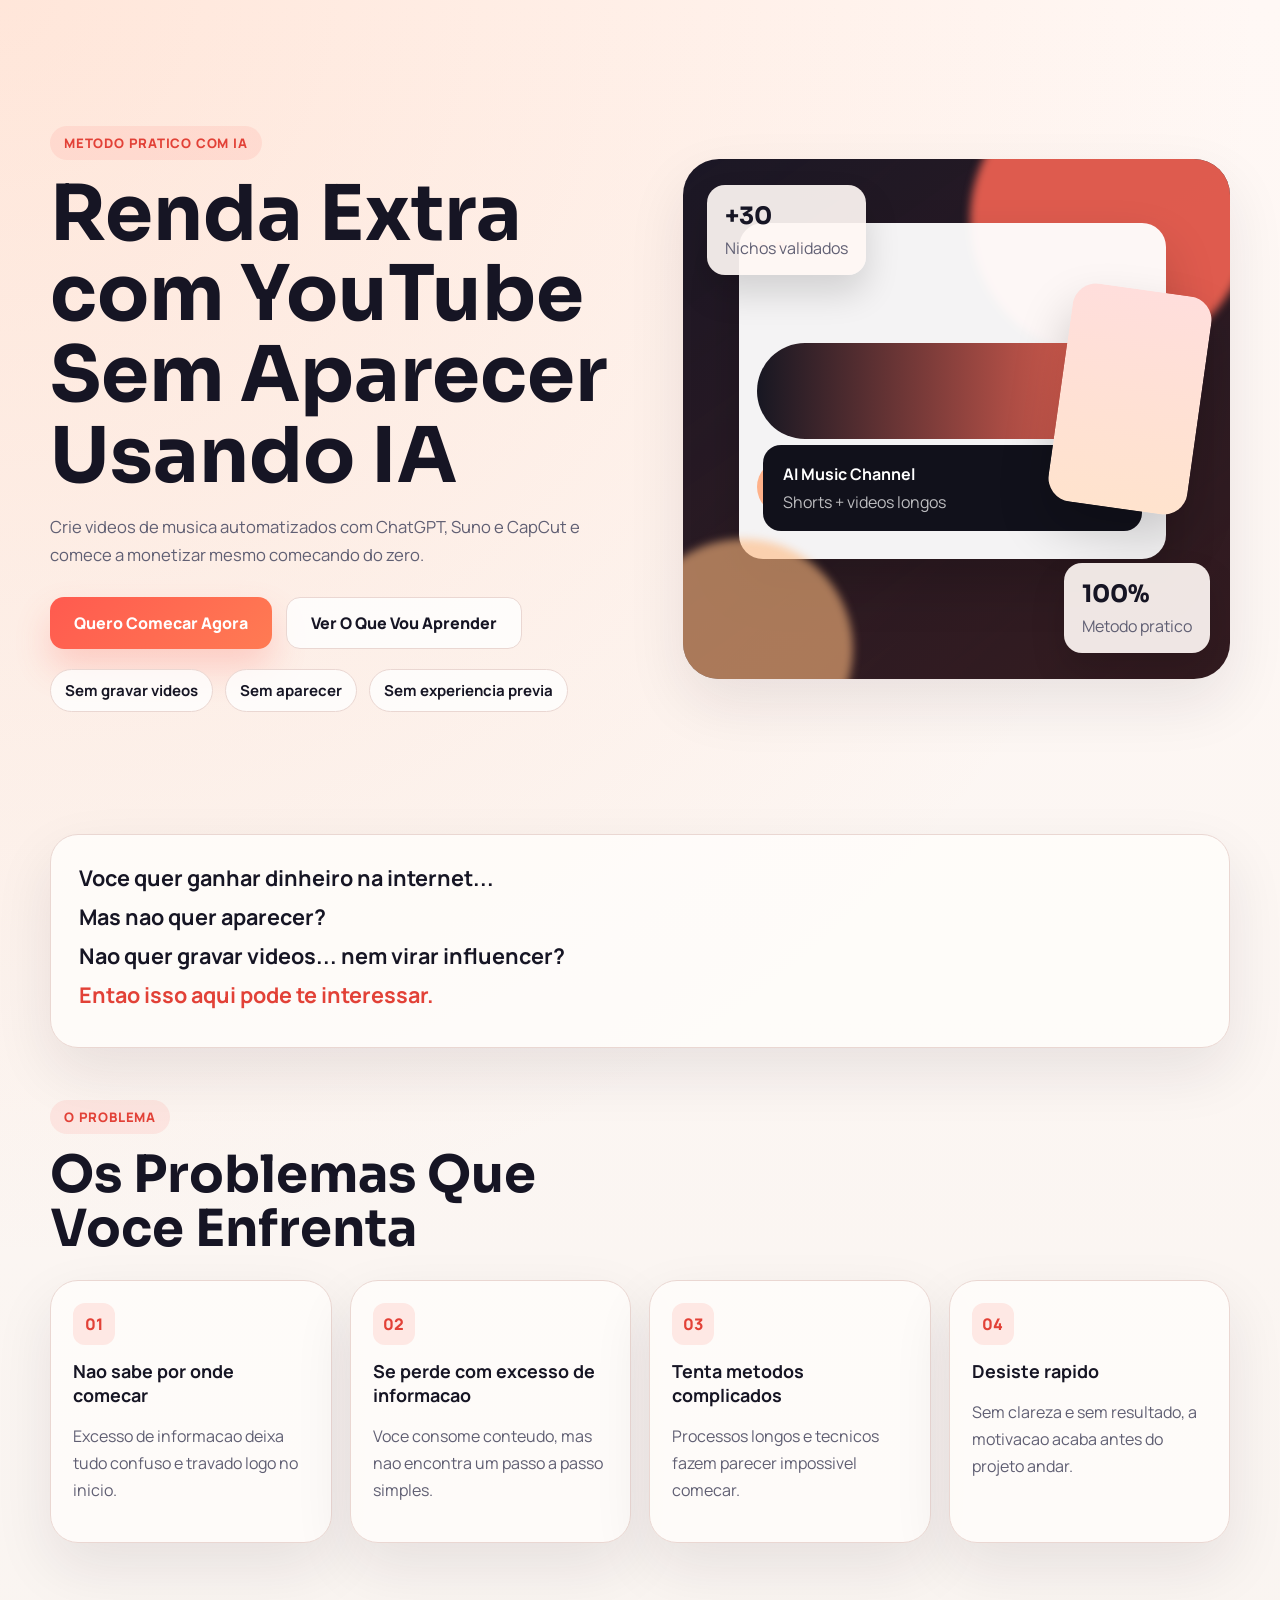
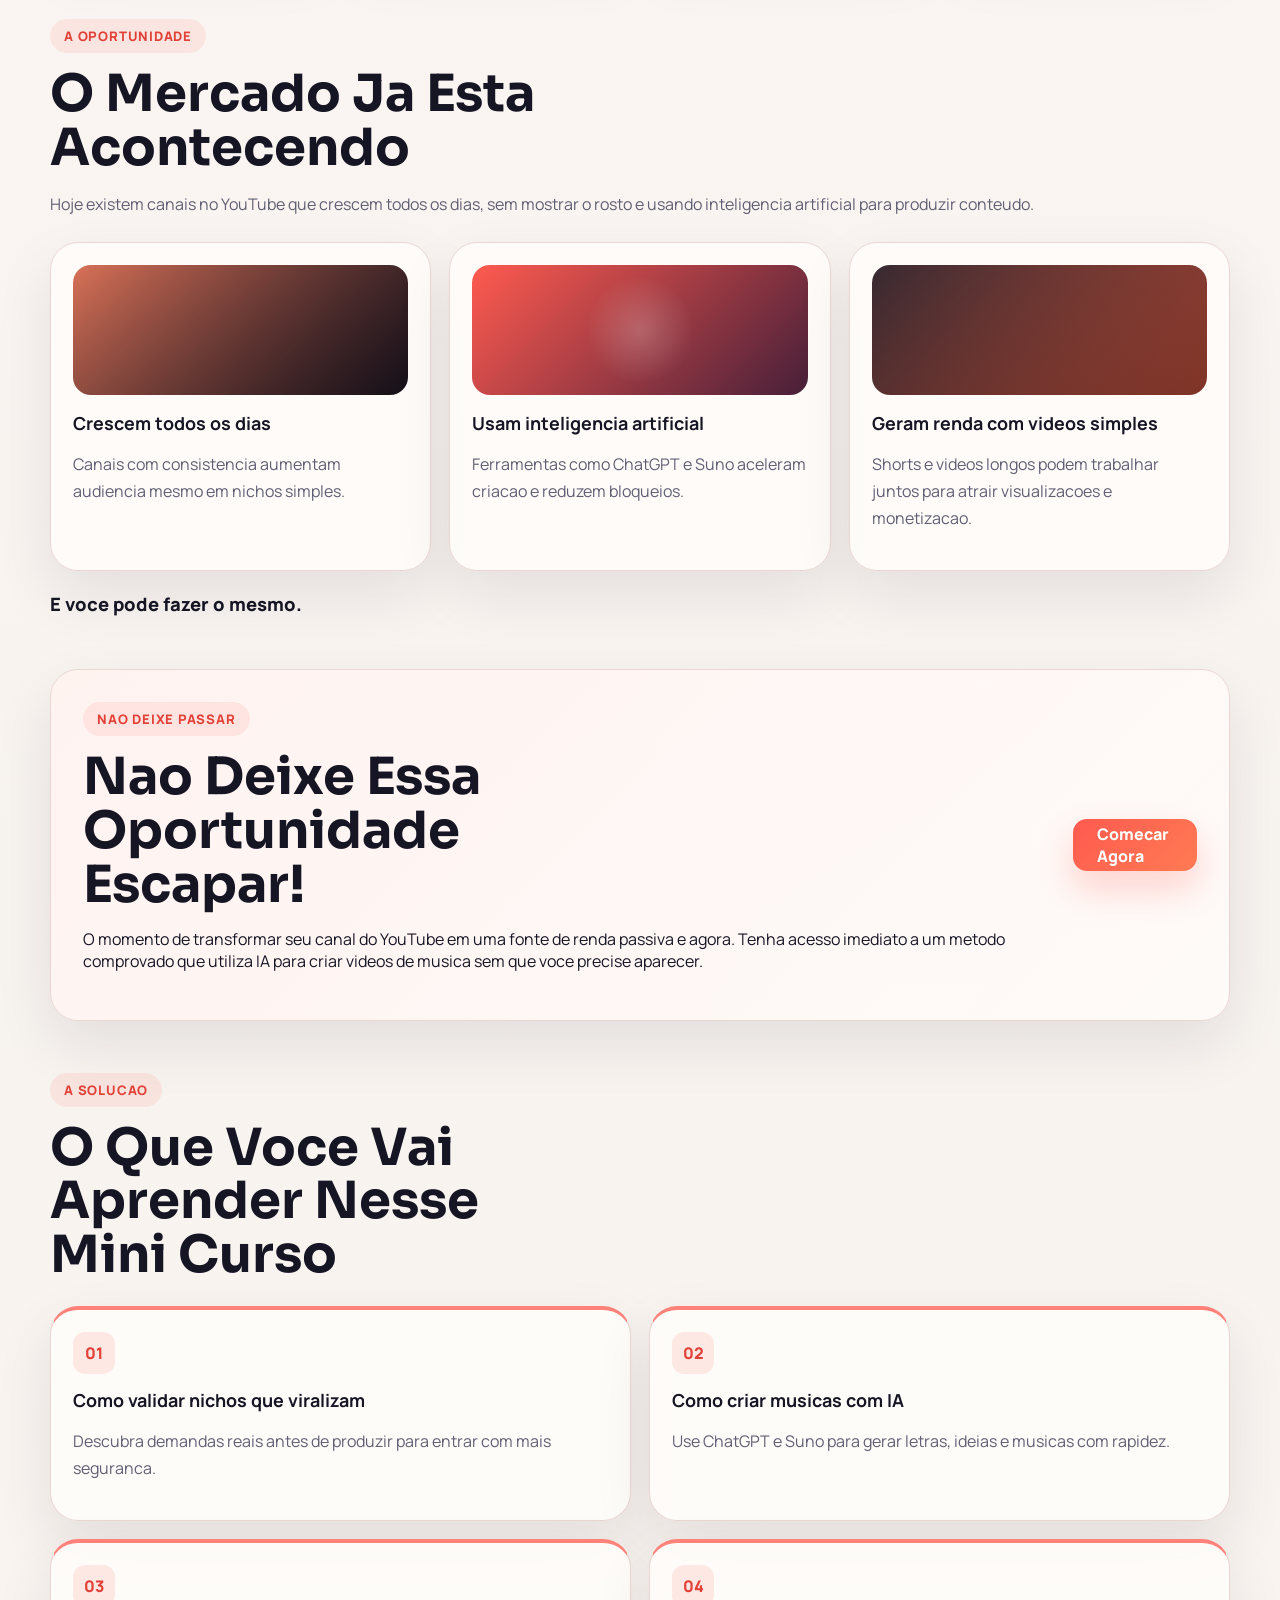
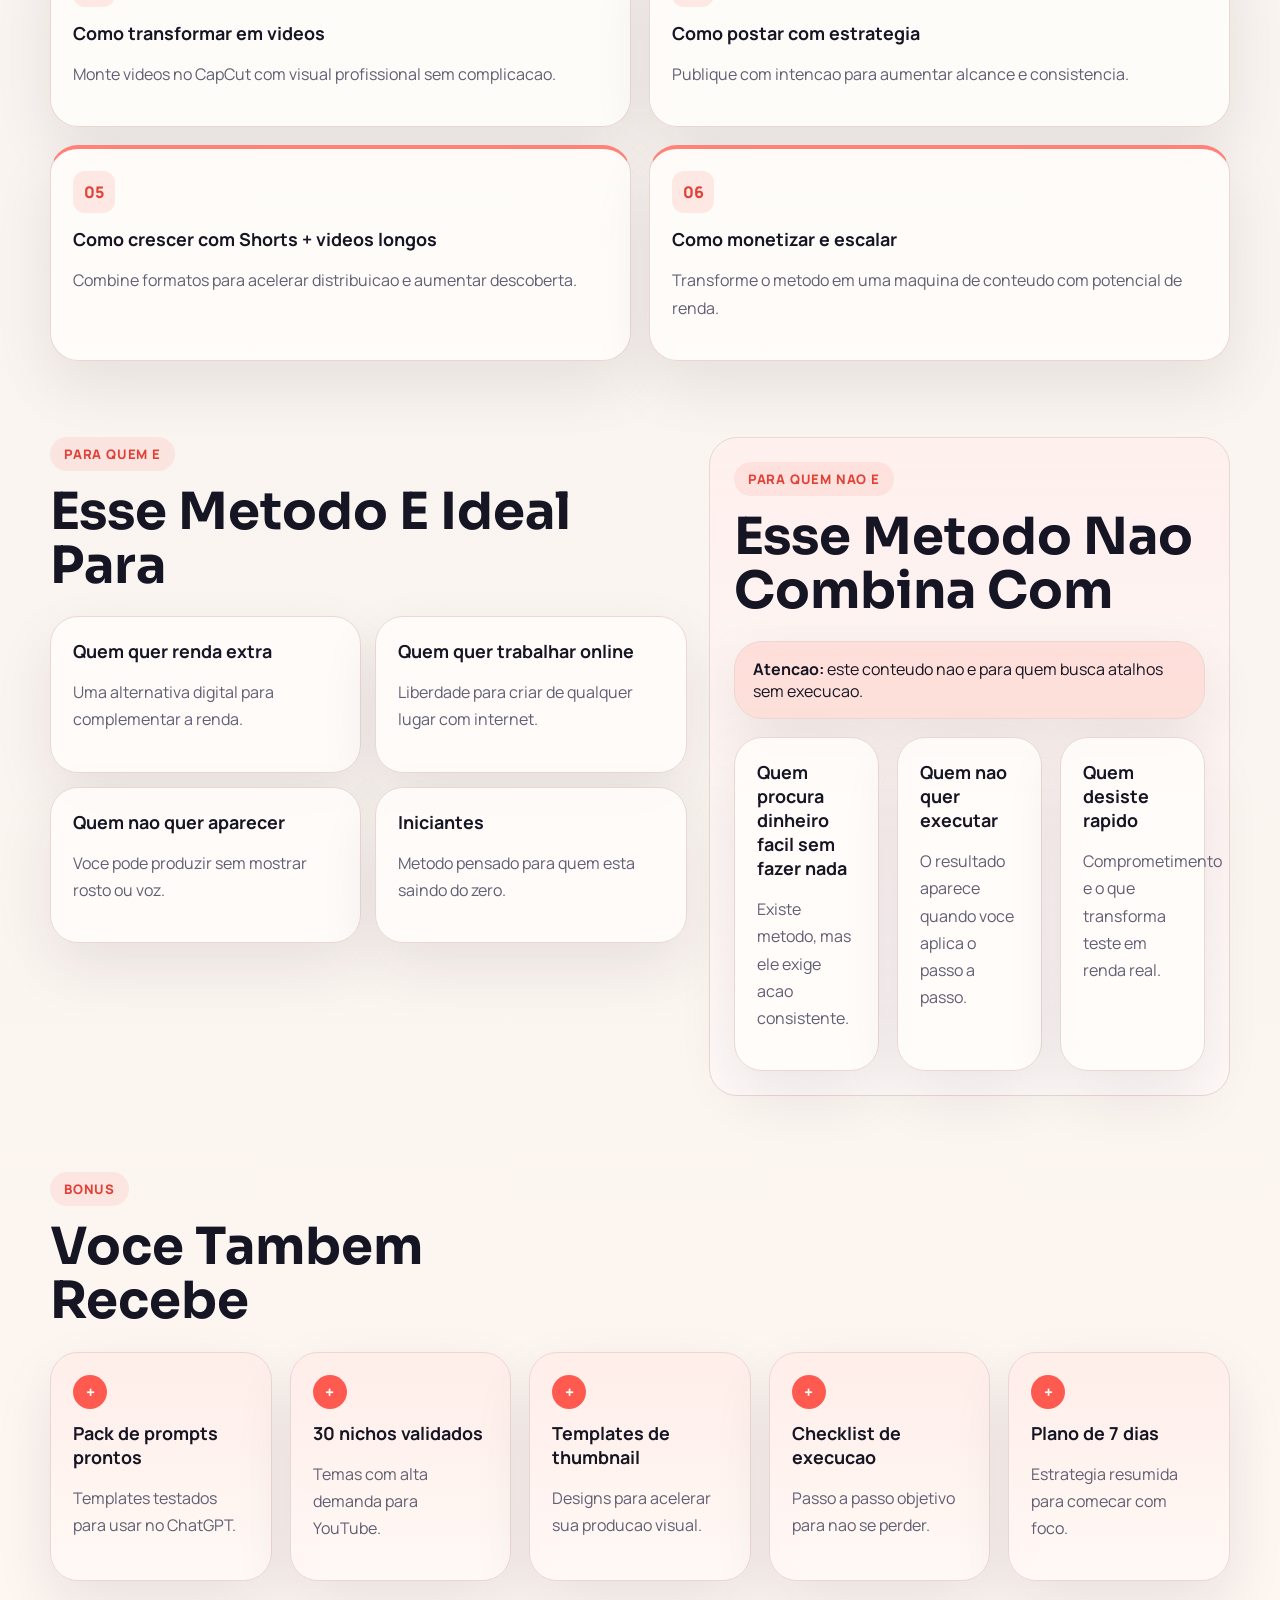
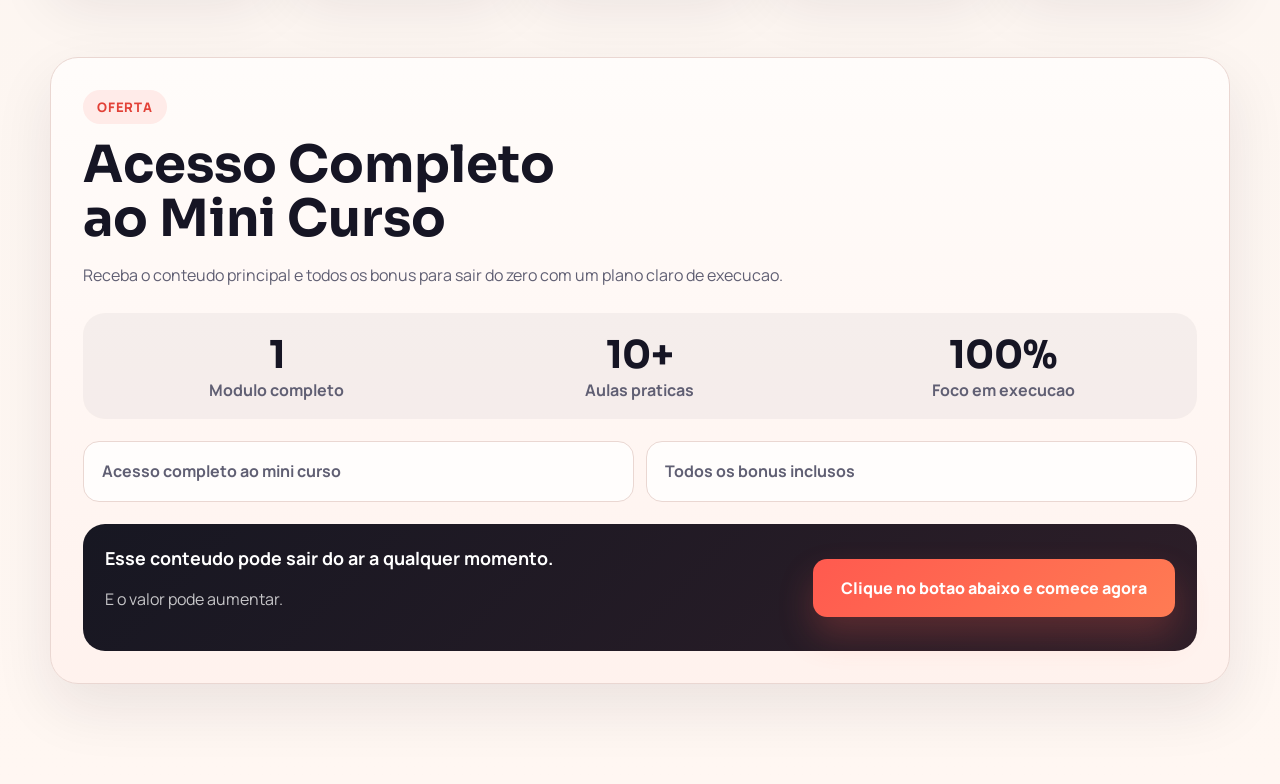
==== index.html @ c119c291 "Initial landing page" ====
<!DOCTYPE html>
<html lang="pt-BR">
<head>
  <meta charset="UTF-8">
  <meta name="viewport" content="width=device-width, initial-scale=1.0">
  <title>Renda Extra com YouTube Sem Aparecer Usando IA</title>
  <meta
    name="description"
    content="Aprenda a criar videos de musica automatizados com ChatGPT, Suno e CapCut e monetize no YouTube sem aparecer."
  >
  <link rel="preconnect" href="https://fonts.googleapis.com">
  <link rel="preconnect" href="https://fonts.gstatic.com" crossorigin>
  <link href="https://fonts.googleapis.com/css2?family=Manrope:wght@400;500;700;800&family=Sora:wght@600;700;800&display=swap" rel="stylesheet">
  <link rel="stylesheet" href="styles.css">
</head>
<body>
  <div class="page-shell">
    <section class="hero">
      <div class="hero-copy">
        <span class="eyebrow">Metodo pratico com IA</span>
        <h1>Renda Extra com YouTube Sem Aparecer Usando IA</h1>
        <p class="hero-subtitle">
          Crie videos de musica automatizados com ChatGPT, Suno e CapCut e comece a monetizar mesmo comecando do zero.
        </p>
        <div class="hero-actions">
          <a class="btn btn-primary" href="https://pay.kiwify.com.br/JuglQmA">Quero Comecar Agora</a>
          <a class="btn btn-secondary" href="#solucao">Ver O Que Vou Aprender</a>
        </div>
        <ul class="hero-points">
          <li>Sem gravar videos</li>
          <li>Sem aparecer</li>
          <li>Sem experiencia previa</li>
        </ul>
      </div>

      <div class="hero-visual" aria-hidden="true">
        <div class="visual-panel">
          <div class="screen screen-main">
            <div class="screen-top">
              <span></span><span></span><span></span>
            </div>
            <div class="wave wave-one"></div>
            <div class="wave wave-two"></div>
            <div class="track-card">
              <strong>AI Music Channel</strong>
              <span>Shorts + videos longos</span>
            </div>
          </div>
          <div class="screen screen-side"></div>
          <div class="floating-stat stat-one">
            <strong>+30</strong>
            <span>Nichos validados</span>
          </div>
          <div class="floating-stat stat-two">
            <strong>100%</strong>
            <span>Metodo pratico</span>
          </div>
        </div>
      </div>
    </section>

    <section class="hook card">
      <p>Voce quer ganhar dinheiro na internet...</p>
      <p>Mas nao quer aparecer?</p>
      <p>Nao quer gravar videos... nem virar influencer?</p>
      <p class="hook-highlight">Entao isso aqui pode te interessar.</p>
    </section>

    <section class="section">
      <div class="section-heading">
        <span class="section-tag">O problema</span>
        <h2>Os Problemas Que Voce Enfrenta</h2>
      </div>
      <div class="grid grid-4">
        <article class="info-card">
          <span class="icon">01</span>
          <h3>Nao sabe por onde comecar</h3>
          <p>Excesso de informacao deixa tudo confuso e travado logo no inicio.</p>
        </article>
        <article class="info-card">
          <span class="icon">02</span>
          <h3>Se perde com excesso de informacao</h3>
          <p>Voce consome conteudo, mas nao encontra um passo a passo simples.</p>
        </article>
        <article class="info-card">
          <span class="icon">03</span>
          <h3>Tenta metodos complicados</h3>
          <p>Processos longos e tecnicos fazem parecer impossivel comecar.</p>
        </article>
        <article class="info-card">
          <span class="icon">04</span>
          <h3>Desiste rapido</h3>
          <p>Sem clareza e sem resultado, a motivacao acaba antes do projeto andar.</p>
        </article>
      </div>
    </section>

    <section class="section opportunity">
      <div class="section-heading">
        <span class="section-tag">A oportunidade</span>
        <h2>O Mercado Ja Esta Acontecendo</h2>
        <p>Hoje existem canais no YouTube que crescem todos os dias, sem mostrar o rosto e usando inteligencia artificial para produzir conteudo.</p>
      </div>
      <div class="grid grid-3">
        <article class="feature-card">
          <div class="feature-art art-growth"></div>
          <h3>Crescem todos os dias</h3>
          <p>Canais com consistencia aumentam audiencia mesmo em nichos simples.</p>
        </article>
        <article class="feature-card">
          <div class="feature-art art-ai"></div>
          <h3>Usam inteligencia artificial</h3>
          <p>Ferramentas como ChatGPT e Suno aceleram criacao e reduzem bloqueios.</p>
        </article>
        <article class="feature-card">
          <div class="feature-art art-money"></div>
          <h3>Geram renda com videos simples</h3>
          <p>Shorts e videos longos podem trabalhar juntos para atrair visualizacoes e monetizacao.</p>
        </article>
      </div>
      <p class="opportunity-note">E voce pode fazer o mesmo.</p>
    </section>

    <section class="section section-accent cta-break">
      <div>
        <span class="section-tag">Nao deixe passar</span>
        <h2>Nao Deixe Essa Oportunidade Escapar!</h2>
        <p>
          O momento de transformar seu canal do YouTube em uma fonte de renda passiva e agora. Tenha acesso imediato a um metodo comprovado que utiliza IA para criar videos de musica sem que voce precise aparecer.
        </p>
      </div>
      <a class="btn btn-primary" href="https://pay.kiwify.com.br/JuglQmA">Comecar Agora</a>
    </section>

    <section class="section" id="solucao">
      <div class="section-heading">
        <span class="section-tag">A solucao</span>
        <h2>O Que Voce Vai Aprender Nesse Mini Curso</h2>
      </div>
      <div class="grid grid-2 lesson-grid">
        <article class="lesson-card">
          <span>01</span>
          <h3>Como validar nichos que viralizam</h3>
          <p>Descubra demandas reais antes de produzir para entrar com mais seguranca.</p>
        </article>
        <article class="lesson-card">
          <span>02</span>
          <h3>Como criar musicas com IA</h3>
          <p>Use ChatGPT e Suno para gerar letras, ideias e musicas com rapidez.</p>
        </article>
        <article class="lesson-card">
          <span>03</span>
          <h3>Como transformar em videos</h3>
          <p>Monte videos no CapCut com visual profissional sem complicacao.</p>
        </article>
        <article class="lesson-card">
          <span>04</span>
          <h3>Como postar com estrategia</h3>
          <p>Publique com intencao para aumentar alcance e consistencia.</p>
        </article>
        <article class="lesson-card">
          <span>05</span>
          <h3>Como crescer com Shorts + videos longos</h3>
          <p>Combine formatos para acelerar distribuicao e aumentar descoberta.</p>
        </article>
        <article class="lesson-card">
          <span>06</span>
          <h3>Como monetizar e escalar</h3>
          <p>Transforme o metodo em uma maquina de conteudo com potencial de renda.</p>
        </article>
      </div>
    </section>

    <section class="section">
      <div class="audience-grid">
        <div>
          <div class="section-heading">
            <span class="section-tag">Para quem e</span>
            <h2>Esse Metodo E Ideal Para</h2>
          </div>
          <div class="grid grid-2 compact-grid">
            <article class="mini-card">
              <h3>Quem quer renda extra</h3>
              <p>Uma alternativa digital para complementar a renda.</p>
            </article>
            <article class="mini-card">
              <h3>Quem quer trabalhar online</h3>
              <p>Liberdade para criar de qualquer lugar com internet.</p>
            </article>
            <article class="mini-card">
              <h3>Quem nao quer aparecer</h3>
              <p>Voce pode produzir sem mostrar rosto ou voz.</p>
            </article>
            <article class="mini-card">
              <h3>Iniciantes</h3>
              <p>Metodo pensado para quem esta saindo do zero.</p>
            </article>
          </div>
        </div>

        <div class="not-for">
          <div class="section-heading">
            <span class="section-tag">Para quem nao e</span>
            <h2>Esse Metodo Nao Combina Com</h2>
          </div>
          <div class="alert-card">
            <strong>Atencao:</strong> este conteudo nao e para quem busca atalhos sem execucao.
          </div>
          <div class="grid grid-3">
            <article class="plain-card">
              <h3>Quem procura dinheiro facil sem fazer nada</h3>
              <p>Existe metodo, mas ele exige acao consistente.</p>
            </article>
            <article class="plain-card">
              <h3>Quem nao quer executar</h3>
              <p>O resultado aparece quando voce aplica o passo a passo.</p>
            </article>
            <article class="plain-card">
              <h3>Quem desiste rapido</h3>
              <p>Comprometimento e o que transforma teste em renda real.</p>
            </article>
          </div>
        </div>
      </div>
    </section>

    <section class="section">
      <div class="section-heading">
        <span class="section-tag">Bonus</span>
        <h2>Voce Tambem Recebe</h2>
      </div>
      <div class="grid grid-5 bonus-grid">
        <article class="bonus-card">
          <span class="bonus-icon">+</span>
          <h3>Pack de prompts prontos</h3>
          <p>Templates testados para usar no ChatGPT.</p>
        </article>
        <article class="bonus-card">
          <span class="bonus-icon">+</span>
          <h3>30 nichos validados</h3>
          <p>Temas com alta demanda para YouTube.</p>
        </article>
        <article class="bonus-card">
          <span class="bonus-icon">+</span>
          <h3>Templates de thumbnail</h3>
          <p>Designs para acelerar sua producao visual.</p>
        </article>
        <article class="bonus-card">
          <span class="bonus-icon">+</span>
          <h3>Checklist de execucao</h3>
          <p>Passo a passo objetivo para nao se perder.</p>
        </article>
        <article class="bonus-card">
          <span class="bonus-icon">+</span>
          <h3>Plano de 7 dias</h3>
          <p>Estrategia resumida para comecar com foco.</p>
        </article>
      </div>
    </section>

    <section class="section offer-section" id="oferta">
      <div class="offer-box">
        <div class="section-heading">
          <span class="section-tag">Oferta</span>
          <h2>Acesso Completo ao Mini Curso</h2>
          <p>Receba o conteudo principal e todos os bonus para sair do zero com um plano claro de execucao.</p>
        </div>

        <div class="offer-stats">
          <div>
            <strong>1</strong>
            <span>Modulo completo</span>
          </div>
          <div>
            <strong>10+</strong>
            <span>Aulas praticas</span>
          </div>
          <div>
            <strong>100%</strong>
            <span>Foco em execucao</span>
          </div>
        </div>

        <div class="offer-includes">
          <p>Acesso completo ao mini curso</p>
          <p>Todos os bonus inclusos</p>
        </div>

        <div class="urgency-box">
          <div>
            <h3>Esse conteudo pode sair do ar a qualquer momento.</h3>
            <p>E o valor pode aumentar.</p>
          </div>
          <a class="btn btn-primary btn-large" href="https://pay.kiwify.com.br/JuglQmA">Clique no botao abaixo e comece agora</a>
        </div>
      </div>
    </section>
  </div>
</body>
</html>
---- styles.css ----
:root {
  --bg: #f7f3ef;
  --surface: #fffdfb;
  --surface-alt: #fff3f0;
  --surface-strong: #171722;
  --text: #161524;
  --muted: #605f73;
  --line: #ead7d2;
  --primary: #ff5a4f;
  --primary-dark: #e24137;
  --accent: #ffb38c;
  --shadow: 0 24px 60px rgba(29, 24, 39, 0.09);
}

* {
  box-sizing: border-box;
}

html {
  scroll-behavior: smooth;
}

body {
  margin: 0;
  background:
    radial-gradient(circle at top left, rgba(255, 166, 120, 0.22), transparent 22%),
    linear-gradient(180deg, #fff8f5 0%, var(--bg) 45%, #fff7f2 100%);
  color: var(--text);
  font-family: "Manrope", sans-serif;
}

a {
  color: inherit;
  text-decoration: none;
}

.page-shell {
  width: min(1180px, calc(100% - 32px));
  margin: 0 auto;
  padding: 32px 0 72px;
}

.hero,
.section,
.hook {
  margin-bottom: 28px;
}

.hero {
  display: grid;
  grid-template-columns: 1.05fr 0.95fr;
  gap: 28px;
  align-items: center;
  min-height: 86vh;
}

.eyebrow,
.section-tag {
  display: inline-flex;
  align-items: center;
  padding: 8px 14px;
  border-radius: 999px;
  background: rgba(255, 90, 79, 0.1);
  color: var(--primary-dark);
  font-size: 0.82rem;
  font-weight: 800;
  letter-spacing: 0.06em;
  text-transform: uppercase;
}

.hero h1,
.section h2 {
  margin: 14px 0 12px;
  font-family: "Sora", sans-serif;
  line-height: 1.05;
}

.hero h1 {
  font-size: clamp(2.5rem, 6vw, 4.9rem);
  max-width: 11ch;
}

.hero-subtitle,
.section-heading p,
.info-card p,
.feature-card p,
.lesson-card p,
.mini-card p,
.plain-card p,
.bonus-card p,
.offer-includes p,
.urgency-box p {
  color: var(--muted);
  line-height: 1.7;
}

.hero-subtitle {
  max-width: 56ch;
  font-size: 1.04rem;
}

.hero-actions {
  display: flex;
  flex-wrap: wrap;
  gap: 14px;
  margin: 28px 0 20px;
}

.btn {
  display: inline-flex;
  align-items: center;
  justify-content: center;
  min-height: 52px;
  padding: 0 24px;
  border-radius: 14px;
  font-weight: 800;
  transition: transform 160ms ease, box-shadow 160ms ease, background 160ms ease;
}

.btn:hover {
  transform: translateY(-2px);
}

.btn-primary {
  background: linear-gradient(135deg, var(--primary), #ff7b53);
  color: #fff;
  box-shadow: 0 18px 35px rgba(255, 90, 79, 0.24);
}

.btn-primary:hover {
  box-shadow: 0 24px 45px rgba(255, 90, 79, 0.28);
}

.btn-secondary {
  border: 1px solid var(--line);
  background: rgba(255, 255, 255, 0.8);
}

.btn-large {
  min-height: 58px;
  padding: 0 28px;
}

.hero-points {
  display: flex;
  flex-wrap: wrap;
  gap: 12px;
  padding: 0;
  margin: 0;
  list-style: none;
}

.hero-points li {
  padding: 10px 14px;
  border: 1px solid var(--line);
  border-radius: 999px;
  background: rgba(255, 255, 255, 0.78);
  font-weight: 700;
  font-size: 0.94rem;
}

.hero-visual {
  position: relative;
  min-height: 520px;
}

.visual-panel {
  position: relative;
  height: 100%;
  min-height: 520px;
  border-radius: 36px;
  overflow: hidden;
  background:
    linear-gradient(145deg, rgba(22, 21, 36, 0.98), rgba(53, 27, 31, 0.92)),
    linear-gradient(135deg, #ff745a, #171722);
  box-shadow: var(--shadow);
}

.visual-panel::before,
.visual-panel::after {
  content: "";
  position: absolute;
  border-radius: 50%;
  filter: blur(4px);
}

.visual-panel::before {
  width: 280px;
  height: 280px;
  top: -80px;
  right: -20px;
  background: rgba(255, 104, 86, 0.85);
}

.visual-panel::after {
  width: 220px;
  height: 220px;
  bottom: -80px;
  left: -50px;
  background: rgba(255, 185, 127, 0.6);
}

.screen {
  position: absolute;
  border-radius: 24px;
  background: rgba(255, 255, 255, 0.95);
  box-shadow: 0 25px 50px rgba(0, 0, 0, 0.18);
}

.screen-main {
  inset: 64px 64px 120px 56px;
  padding: 18px;
}

.screen-side {
  width: 140px;
  height: 220px;
  right: 30px;
  top: 130px;
  background:
    linear-gradient(180deg, rgba(255, 90, 79, 0.2), rgba(255, 193, 145, 0.45)),
    #fff;
  transform: rotate(8deg);
}

.screen-top {
  display: flex;
  gap: 8px;
}

.screen-top span {
  width: 10px;
  height: 10px;
  border-radius: 50%;
  background: #ffd0c6;
}

.wave {
  position: absolute;
  left: 18px;
  right: 18px;
  border-radius: 999px;
}

.wave-one {
  height: 96px;
  top: 120px;
  background: linear-gradient(90deg, #171722, #ff6b58);
}

.wave-two {
  height: 56px;
  top: 236px;
  background: linear-gradient(90deg, #ffb28a, #ff5a4f);
}

.track-card {
  position: absolute;
  left: 24px;
  right: 24px;
  bottom: 28px;
  display: flex;
  flex-direction: column;
  gap: 6px;
  padding: 18px 20px;
  border-radius: 18px;
  background: #11111b;
  color: #fff;
}

.track-card span {
  color: rgba(255, 255, 255, 0.72);
}

.floating-stat {
  position: absolute;
  display: flex;
  flex-direction: column;
  gap: 6px;
  padding: 16px 18px;
  border-radius: 18px;
  background: rgba(255, 248, 245, 0.92);
  box-shadow: 0 18px 35px rgba(0, 0, 0, 0.14);
}

.floating-stat strong {
  font-family: "Sora", sans-serif;
  font-size: 1.5rem;
}

.floating-stat span {
  color: var(--muted);
}

.stat-one {
  top: 26px;
  left: 24px;
}

.stat-two {
  right: 20px;
  bottom: 26px;
}

.card,
.info-card,
.feature-card,
.lesson-card,
.mini-card,
.plain-card,
.bonus-card,
.offer-box,
.cta-break,
.alert-card {
  border: 1px solid var(--line);
  border-radius: 28px;
  background: rgba(255, 253, 251, 0.86);
  box-shadow: var(--shadow);
}

.hook {
  padding: 28px;
}

.hook p {
  margin: 0 0 10px;
  font-size: clamp(1.05rem, 2vw, 1.35rem);
  font-weight: 700;
}

.hook-highlight {
  color: var(--primary-dark);
}

.section {
  padding: 24px 0;
}

.section-heading {
  margin-bottom: 24px;
}

.section h2 {
  font-size: clamp(2rem, 4vw, 3.3rem);
  max-width: 14ch;
}

.grid {
  display: grid;
  gap: 18px;
}

.grid-2 {
  grid-template-columns: repeat(2, minmax(0, 1fr));
}

.grid-3 {
  grid-template-columns: repeat(3, minmax(0, 1fr));
}

.grid-4 {
  grid-template-columns: repeat(4, minmax(0, 1fr));
}

.grid-5 {
  grid-template-columns: repeat(5, minmax(0, 1fr));
}

.info-card,
.feature-card,
.lesson-card,
.mini-card,
.plain-card,
.bonus-card {
  padding: 22px;
}

.icon,
.lesson-card span {
  display: inline-flex;
  width: 42px;
  height: 42px;
  align-items: center;
  justify-content: center;
  border-radius: 12px;
  background: rgba(255, 90, 79, 0.12);
  color: var(--primary-dark);
  font-weight: 800;
  margin-bottom: 14px;
}

.info-card h3,
.feature-card h3,
.lesson-card h3,
.mini-card h3,
.plain-card h3,
.bonus-card h3,
.urgency-box h3 {
  margin: 0 0 10px;
  font-size: 1.12rem;
}

.opportunity {
  position: relative;
}

.feature-art {
  height: 130px;
  border-radius: 18px;
  margin-bottom: 16px;
  background-size: cover;
  background-position: center;
}

.art-growth {
  background:
    linear-gradient(145deg, rgba(0, 0, 0, 0.15), rgba(0, 0, 0, 0.45)),
    linear-gradient(135deg, #ff8567, #261c2c);
}

.art-ai {
  background:
    radial-gradient(circle at center, rgba(255, 255, 255, 0.2), transparent 30%),
    linear-gradient(135deg, #ff5a4f, #471f39);
}

.art-money {
  background:
    linear-gradient(145deg, rgba(255, 179, 140, 0.12), rgba(0, 0, 0, 0.5)),
    linear-gradient(135deg, #1a1625, #ff684f);
}

.opportunity-note {
  margin: 20px 0 0;
  font-size: 1.15rem;
  font-weight: 800;
}

.section-accent {
  display: flex;
  align-items: center;
  justify-content: space-between;
  gap: 22px;
  padding: 32px;
  background:
    linear-gradient(135deg, rgba(255, 243, 240, 0.96), rgba(255, 251, 249, 0.92));
}

.lesson-grid .lesson-card {
  border-top: 4px solid rgba(255, 90, 79, 0.75);
}

.audience-grid {
  display: grid;
  grid-template-columns: 1.1fr 0.9fr;
  gap: 22px;
  align-items: start;
}

.compact-grid {
  gap: 14px;
}

.not-for {
  padding: 24px;
  border-radius: 28px;
  background: linear-gradient(180deg, rgba(255, 239, 237, 0.82), rgba(255, 251, 249, 0.95));
  border: 1px solid var(--line);
}

.alert-card {
  padding: 16px 18px;
  margin-bottom: 18px;
  background: rgba(255, 90, 79, 0.14);
}

.bonus-grid .bonus-card {
  background: linear-gradient(180deg, rgba(255, 237, 233, 0.95), rgba(255, 249, 246, 0.95));
}

.bonus-icon {
  display: inline-flex;
  width: 34px;
  height: 34px;
  align-items: center;
  justify-content: center;
  border-radius: 50%;
  background: var(--primary);
  color: #fff;
  font-weight: 800;
  margin-bottom: 12px;
}

.offer-section {
  padding-bottom: 0;
}

.offer-box {
  padding: 32px;
  background:
    linear-gradient(180deg, rgba(255, 253, 251, 0.92), rgba(255, 242, 237, 0.92));
}

.offer-stats {
  display: grid;
  grid-template-columns: repeat(3, minmax(0, 1fr));
  gap: 12px;
  margin: 22px 0;
  padding: 18px;
  border-radius: 22px;
  background: rgba(23, 23, 34, 0.04);
}

.offer-stats div {
  text-align: center;
}

.offer-stats strong {
  display: block;
  font-family: "Sora", sans-serif;
  font-size: clamp(1.9rem, 3vw, 2.6rem);
}

.offer-stats span {
  color: var(--muted);
  font-weight: 700;
}

.offer-includes {
  display: grid;
  grid-template-columns: repeat(2, minmax(0, 1fr));
  gap: 12px;
}

.offer-includes p {
  margin: 0;
  padding: 16px 18px;
  border-radius: 16px;
  background: rgba(255, 255, 255, 0.8);
  border: 1px solid var(--line);
  font-weight: 700;
}

.urgency-box {
  display: flex;
  align-items: center;
  justify-content: space-between;
  gap: 18px;
  margin-top: 22px;
  padding: 22px;
  border-radius: 22px;
  background: linear-gradient(135deg, #171722, #2d1e28);
  color: #fff;
}

.urgency-box p {
  color: rgba(255, 255, 255, 0.75);
}

@media (max-width: 1100px) {
  .hero,
  .audience-grid {
    grid-template-columns: 1fr;
  }

  .grid-4,
  .grid-5 {
    grid-template-columns: repeat(2, minmax(0, 1fr));
  }
}

@media (max-width: 820px) {
  .page-shell {
    width: min(100% - 20px, 1180px);
    padding-top: 20px;
  }

  .hero {
    min-height: auto;
  }

  .hero h1 {
    max-width: none;
  }

  .hero-visual,
  .visual-panel {
    min-height: 420px;
  }

  .screen-main {
    inset: 42px 28px 100px 28px;
  }

  .grid-2,
  .grid-3,
  .grid-4,
  .grid-5,
  .offer-stats,
  .offer-includes {
    grid-template-columns: 1fr;
  }

  .section-accent,
  .urgency-box {
    flex-direction: column;
    align-items: flex-start;
  }
}

@media (max-width: 560px) {
  .hero-actions,
  .btn,
  .btn-large {
    width: 100%;
  }

  .hero-points {
    flex-direction: column;
  }

  .hook,
  .info-card,
  .feature-card,
  .lesson-card,
  .mini-card,
  .plain-card,
  .bonus-card,
  .offer-box,
  .cta-break,
  .not-for {
    border-radius: 22px;
  }

  .floating-stat,
  .screen-side {
    display: none;
  }
}
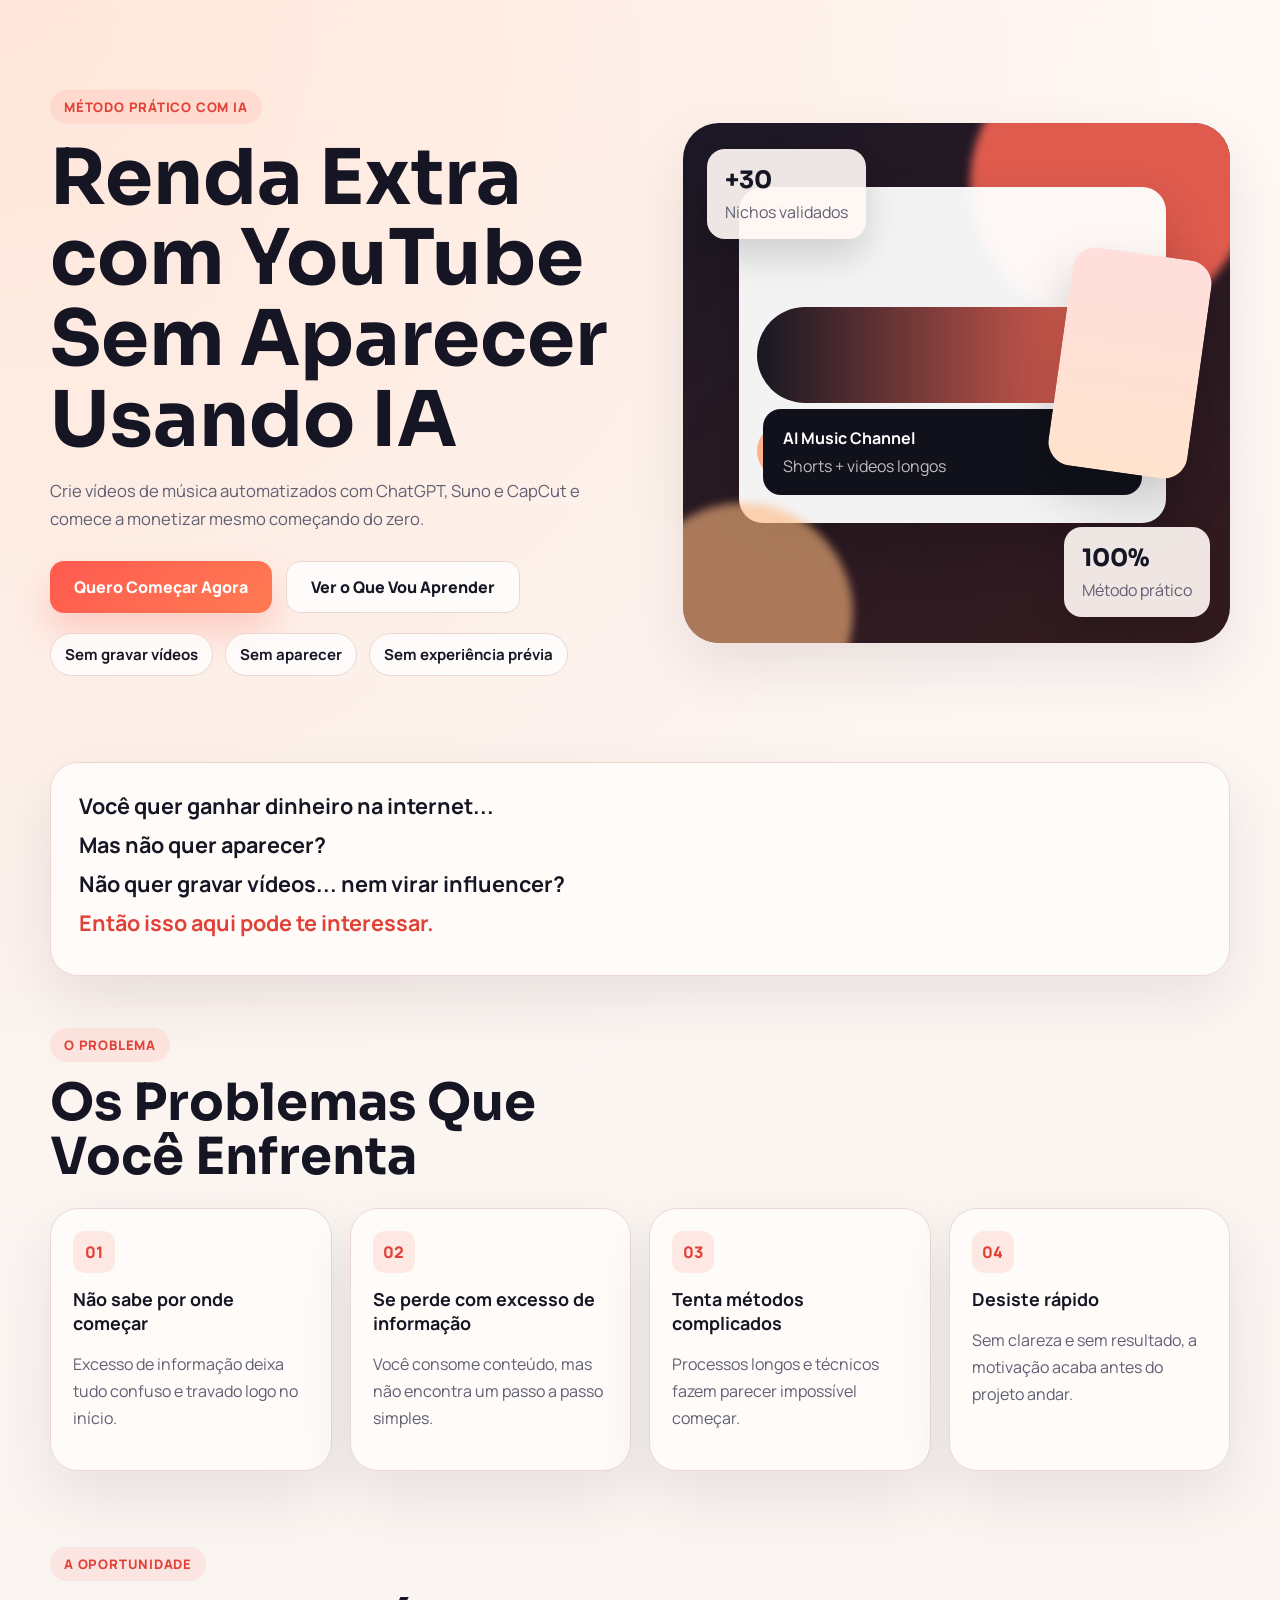
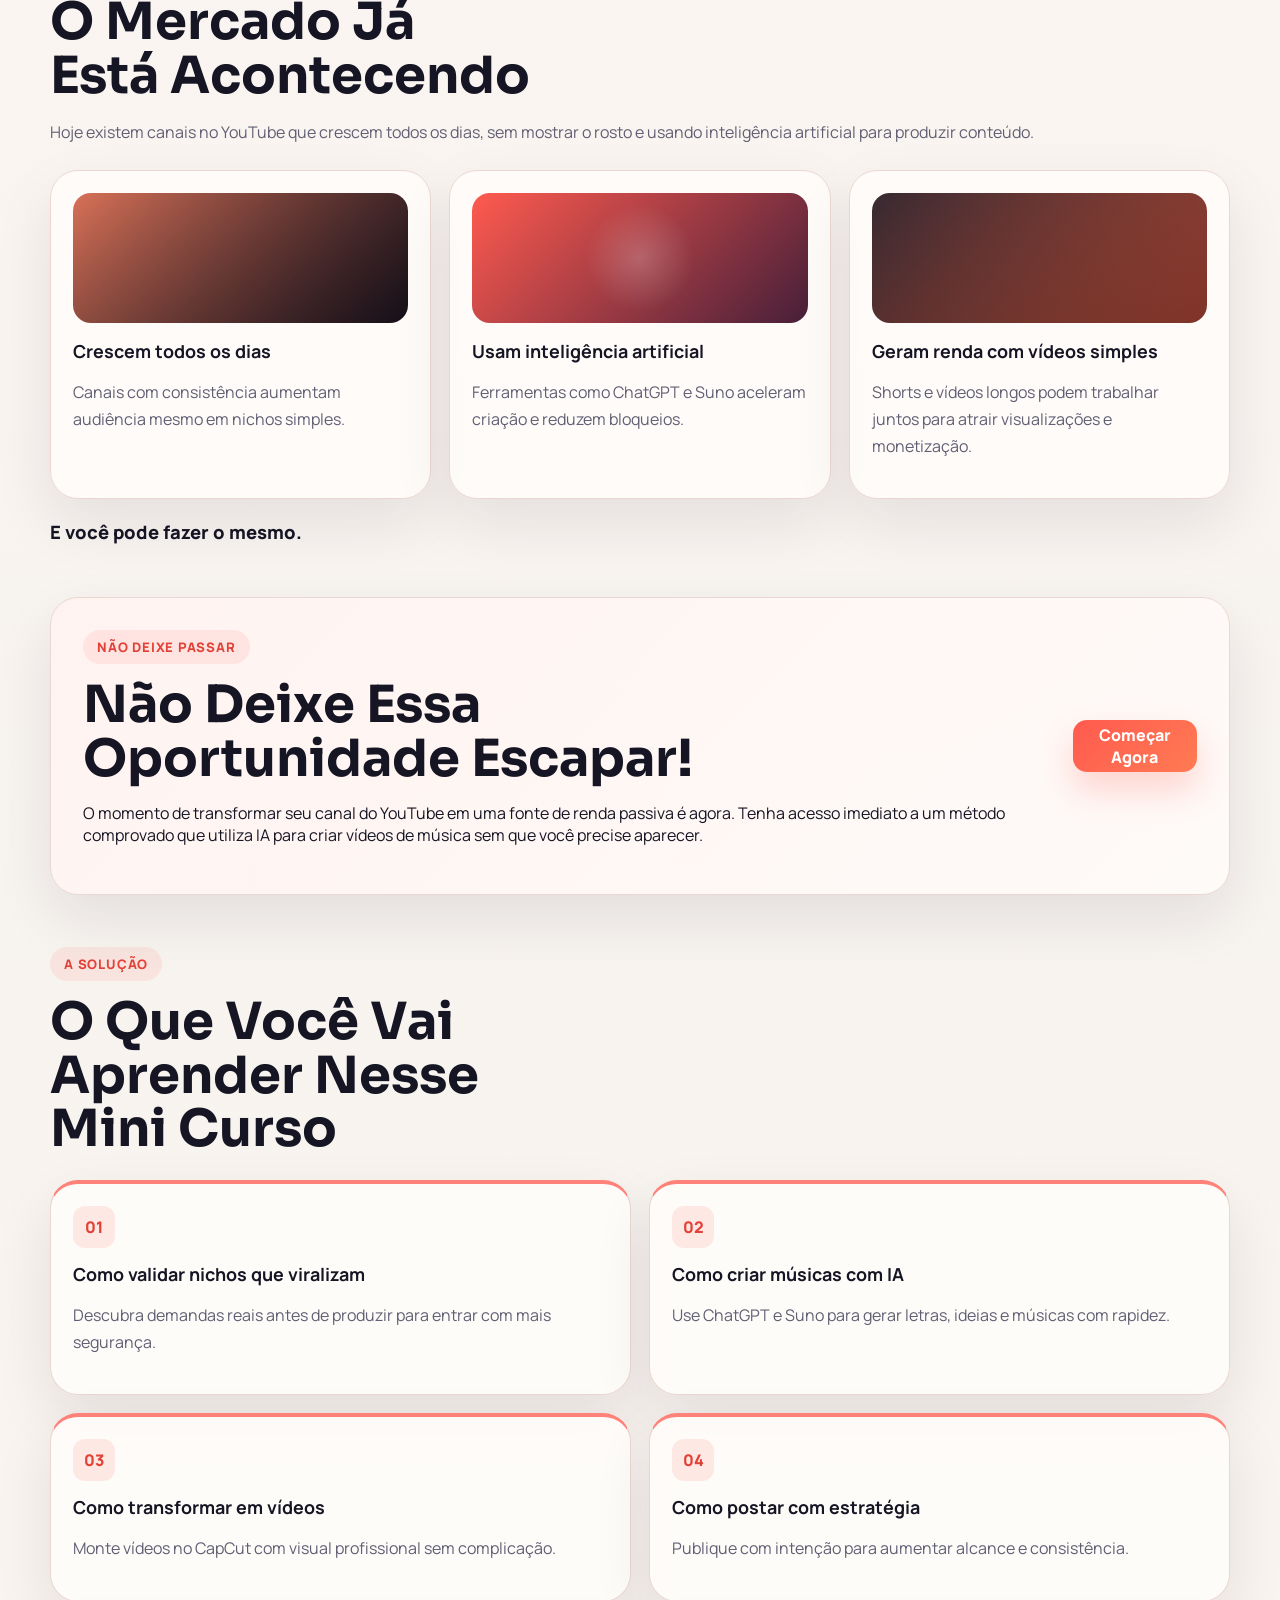
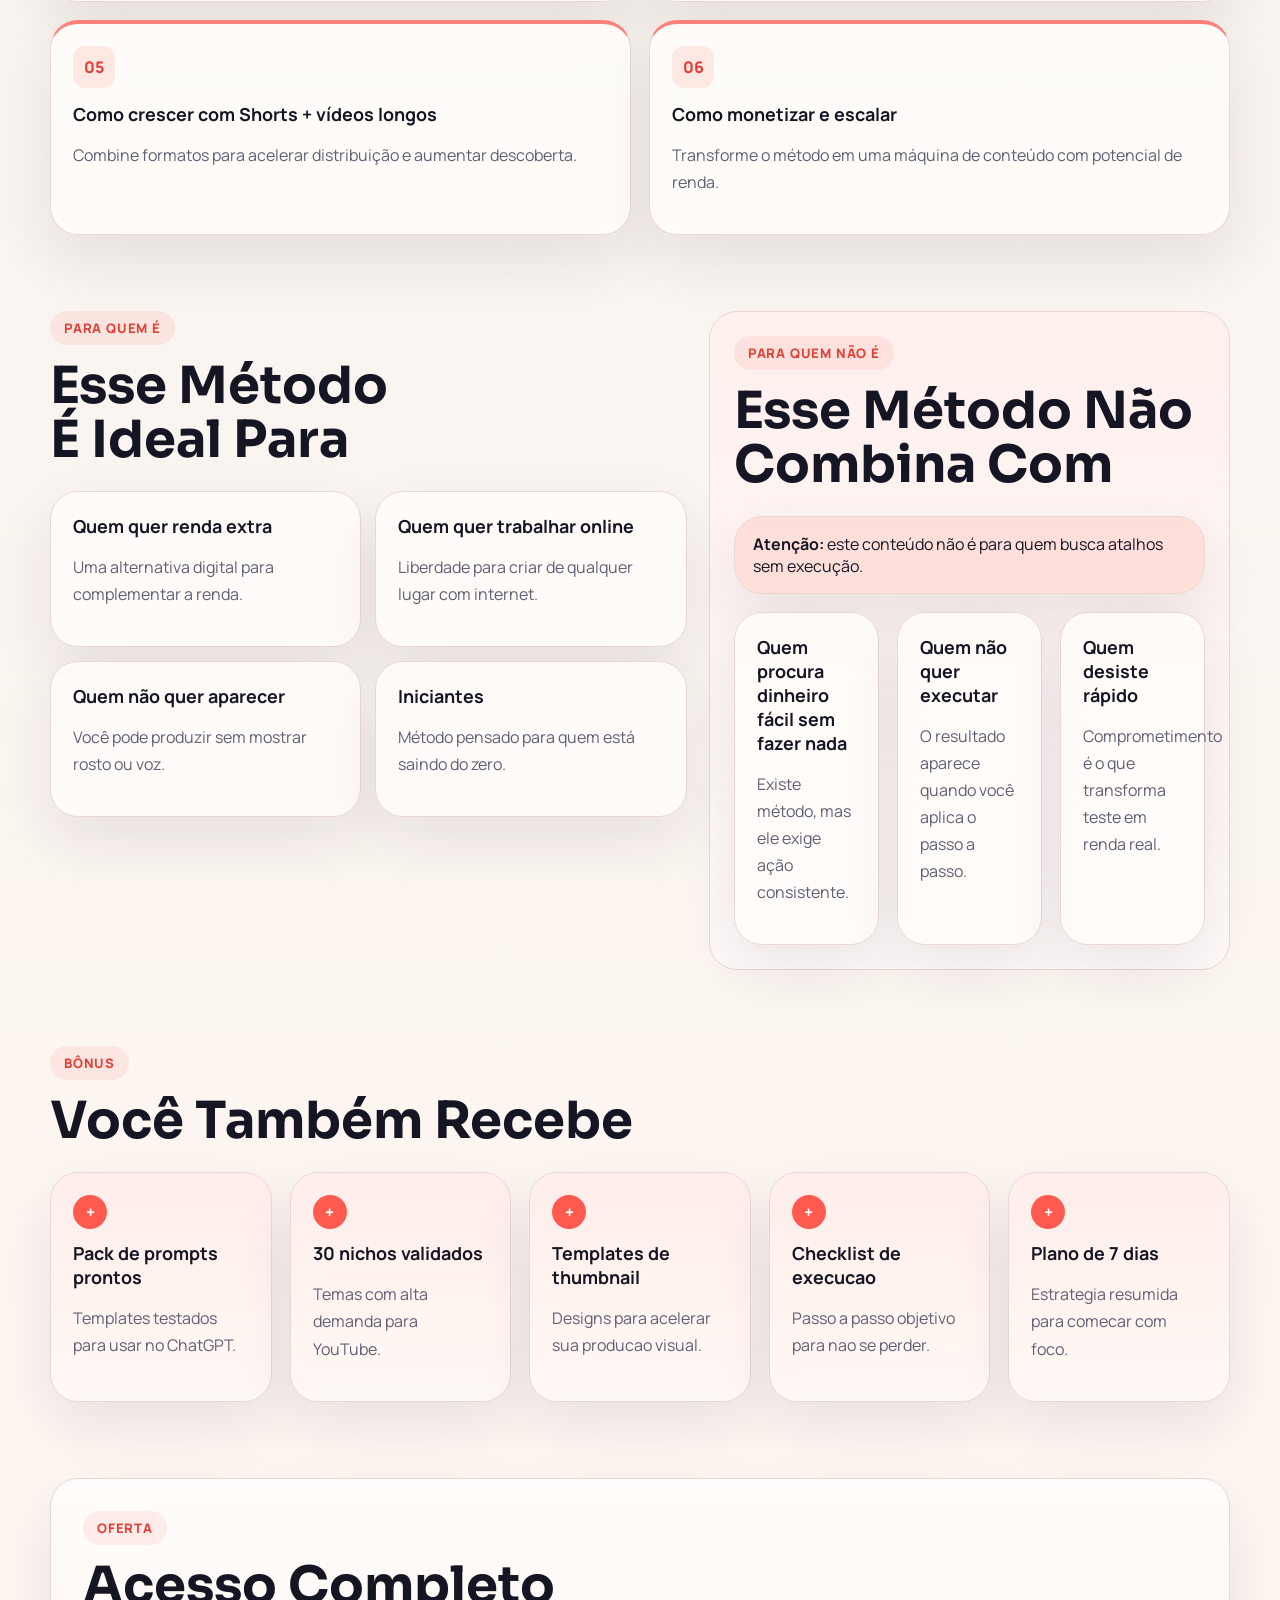
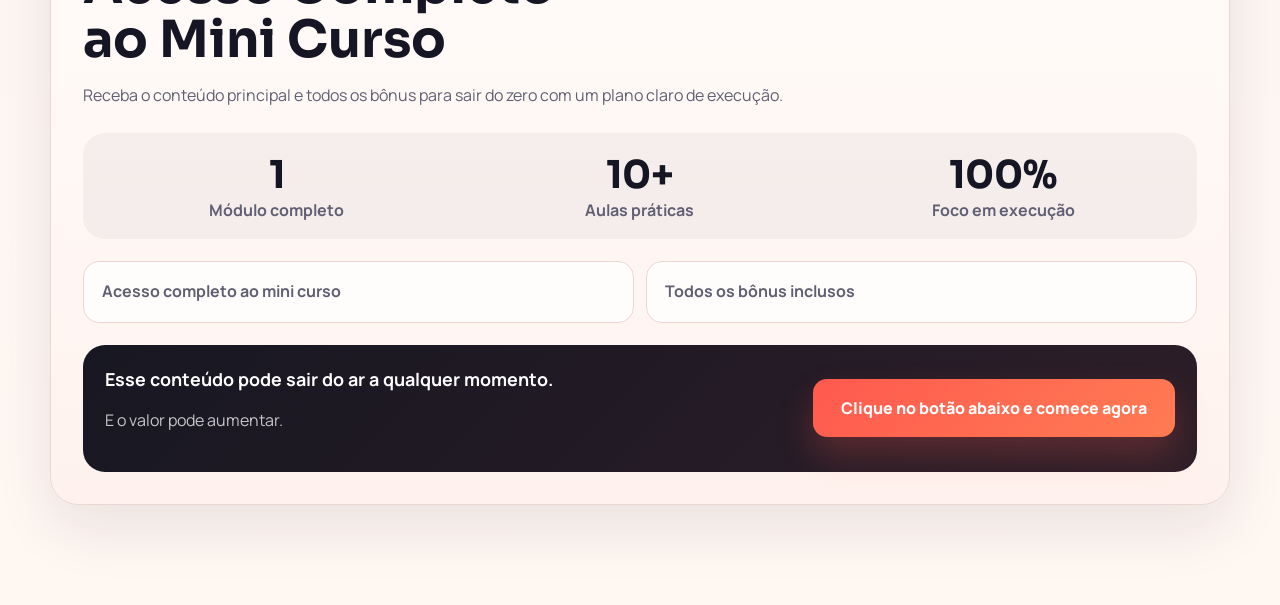
==== commit 93ca32e2: "Polish landing page copy and layout" ====
--- a/index.html
+++ b/index.html
@@ -6,8 +6,12 @@
   <title>Renda Extra com YouTube Sem Aparecer Usando IA</title>
   <meta
     name="description"
-    content="Aprenda a criar videos de musica automatizados com ChatGPT, Suno e CapCut e monetize no YouTube sem aparecer."
+    content="Aprenda a criar vídeos de música automatizados com ChatGPT, Suno e CapCut e monetize no YouTube sem aparecer."
   >
+  <meta property="og:title" content="Renda Extra com YouTube Sem Aparecer Usando IA">
+  <meta property="og:description" content="Crie vídeos de música automatizados com ChatGPT, Suno e CapCut e comece a monetizar mesmo começando do zero.">
+  <meta property="og:type" content="website">
+  <meta property="og:url" content="https://vendas-rho-three.vercel.app/">
   <link rel="preconnect" href="https://fonts.googleapis.com">
   <link rel="preconnect" href="https://fonts.gstatic.com" crossorigin>
   <link href="https://fonts.googleapis.com/css2?family=Manrope:wght@400;500;700;800&family=Sora:wght@600;700;800&display=swap" rel="stylesheet">
@@ -17,19 +21,19 @@
   <div class="page-shell">
     <section class="hero">
       <div class="hero-copy">
-        <span class="eyebrow">Metodo pratico com IA</span>
+        <span class="eyebrow">Método prático com IA</span>
         <h1>Renda Extra com YouTube Sem Aparecer Usando IA</h1>
         <p class="hero-subtitle">
-          Crie videos de musica automatizados com ChatGPT, Suno e CapCut e comece a monetizar mesmo comecando do zero.
+          Crie vídeos de música automatizados com ChatGPT, Suno e CapCut e comece a monetizar mesmo começando do zero.
         </p>
         <div class="hero-actions">
-          <a class="btn btn-primary" href="https://pay.kiwify.com.br/JuglQmA">Quero Comecar Agora</a>
-          <a class="btn btn-secondary" href="#solucao">Ver O Que Vou Aprender</a>
+          <a class="btn btn-primary" href="https://pay.kiwify.com.br/JuglQmA" target="_blank" rel="noopener noreferrer">Quero Começar Agora</a>
+          <a class="btn btn-secondary" href="#solucao">Ver o Que Vou Aprender</a>
         </div>
         <ul class="hero-points">
-          <li>Sem gravar videos</li>
+          <li>Sem gravar vídeos</li>
           <li>Sem aparecer</li>
-          <li>Sem experiencia previa</li>
+          <li>Sem experiência prévia</li>
         </ul>
       </div>
 
@@ -53,44 +57,44 @@
           </div>
           <div class="floating-stat stat-two">
             <strong>100%</strong>
-            <span>Metodo pratico</span>
+            <span>Método prático</span>
           </div>
         </div>
       </div>
     </section>
 
     <section class="hook card">
-      <p>Voce quer ganhar dinheiro na internet...</p>
-      <p>Mas nao quer aparecer?</p>
-      <p>Nao quer gravar videos... nem virar influencer?</p>
-      <p class="hook-highlight">Entao isso aqui pode te interessar.</p>
+      <p>Você quer ganhar dinheiro na internet...</p>
+      <p>Mas não quer aparecer?</p>
+      <p>Não quer gravar vídeos... nem virar influencer?</p>
+      <p class="hook-highlight">Então isso aqui pode te interessar.</p>
     </section>
 
     <section class="section">
       <div class="section-heading">
         <span class="section-tag">O problema</span>
-        <h2>Os Problemas Que Voce Enfrenta</h2>
+        <h2>Os Problemas Que Você Enfrenta</h2>
       </div>
       <div class="grid grid-4">
         <article class="info-card">
           <span class="icon">01</span>
-          <h3>Nao sabe por onde comecar</h3>
-          <p>Excesso de informacao deixa tudo confuso e travado logo no inicio.</p>
+          <h3>Não sabe por onde começar</h3>
+          <p>Excesso de informação deixa tudo confuso e travado logo no início.</p>
         </article>
         <article class="info-card">
           <span class="icon">02</span>
-          <h3>Se perde com excesso de informacao</h3>
-          <p>Voce consome conteudo, mas nao encontra um passo a passo simples.</p>
+          <h3>Se perde com excesso de informação</h3>
+          <p>Você consome conteúdo, mas não encontra um passo a passo simples.</p>
         </article>
         <article class="info-card">
           <span class="icon">03</span>
-          <h3>Tenta metodos complicados</h3>
-          <p>Processos longos e tecnicos fazem parecer impossivel comecar.</p>
+          <h3>Tenta métodos complicados</h3>
+          <p>Processos longos e técnicos fazem parecer impossível começar.</p>
         </article>
         <article class="info-card">
           <span class="icon">04</span>
-          <h3>Desiste rapido</h3>
-          <p>Sem clareza e sem resultado, a motivacao acaba antes do projeto andar.</p>
+          <h3>Desiste rápido</h3>
+          <p>Sem clareza e sem resultado, a motivação acaba antes do projeto andar.</p>
         </article>
       </div>
     </section>
@@ -98,75 +102,75 @@
     <section class="section opportunity">
       <div class="section-heading">
         <span class="section-tag">A oportunidade</span>
-        <h2>O Mercado Ja Esta Acontecendo</h2>
-        <p>Hoje existem canais no YouTube que crescem todos os dias, sem mostrar o rosto e usando inteligencia artificial para produzir conteudo.</p>
+        <h2>O Mercado Já Está Acontecendo</h2>
+        <p>Hoje existem canais no YouTube que crescem todos os dias, sem mostrar o rosto e usando inteligência artificial para produzir conteúdo.</p>
       </div>
       <div class="grid grid-3">
         <article class="feature-card">
           <div class="feature-art art-growth"></div>
           <h3>Crescem todos os dias</h3>
-          <p>Canais com consistencia aumentam audiencia mesmo em nichos simples.</p>
+          <p>Canais com consistência aumentam audiência mesmo em nichos simples.</p>
         </article>
         <article class="feature-card">
           <div class="feature-art art-ai"></div>
-          <h3>Usam inteligencia artificial</h3>
-          <p>Ferramentas como ChatGPT e Suno aceleram criacao e reduzem bloqueios.</p>
+          <h3>Usam inteligência artificial</h3>
+          <p>Ferramentas como ChatGPT e Suno aceleram criação e reduzem bloqueios.</p>
         </article>
         <article class="feature-card">
           <div class="feature-art art-money"></div>
-          <h3>Geram renda com videos simples</h3>
-          <p>Shorts e videos longos podem trabalhar juntos para atrair visualizacoes e monetizacao.</p>
-        </article>
-      </div>
-      <p class="opportunity-note">E voce pode fazer o mesmo.</p>
+          <h3>Geram renda com vídeos simples</h3>
+          <p>Shorts e vídeos longos podem trabalhar juntos para atrair visualizações e monetização.</p>
+        </article>
+      </div>
+      <p class="opportunity-note">E você pode fazer o mesmo.</p>
     </section>
 
     <section class="section section-accent cta-break">
       <div>
-        <span class="section-tag">Nao deixe passar</span>
-        <h2>Nao Deixe Essa Oportunidade Escapar!</h2>
+        <span class="section-tag">Não deixe passar</span>
+        <h2>Não Deixe Essa Oportunidade Escapar!</h2>
         <p>
-          O momento de transformar seu canal do YouTube em uma fonte de renda passiva e agora. Tenha acesso imediato a um metodo comprovado que utiliza IA para criar videos de musica sem que voce precise aparecer.
+          O momento de transformar seu canal do YouTube em uma fonte de renda passiva é agora. Tenha acesso imediato a um método comprovado que utiliza IA para criar vídeos de música sem que você precise aparecer.
         </p>
       </div>
-      <a class="btn btn-primary" href="https://pay.kiwify.com.br/JuglQmA">Comecar Agora</a>
+      <a class="btn btn-primary" href="https://pay.kiwify.com.br/JuglQmA" target="_blank" rel="noopener noreferrer">Começar Agora</a>
     </section>
 
     <section class="section" id="solucao">
       <div class="section-heading">
-        <span class="section-tag">A solucao</span>
-        <h2>O Que Voce Vai Aprender Nesse Mini Curso</h2>
+        <span class="section-tag">A solução</span>
+        <h2>O Que Você Vai Aprender Nesse Mini Curso</h2>
       </div>
       <div class="grid grid-2 lesson-grid">
         <article class="lesson-card">
           <span>01</span>
           <h3>Como validar nichos que viralizam</h3>
-          <p>Descubra demandas reais antes de produzir para entrar com mais seguranca.</p>
+          <p>Descubra demandas reais antes de produzir para entrar com mais segurança.</p>
         </article>
         <article class="lesson-card">
           <span>02</span>
-          <h3>Como criar musicas com IA</h3>
-          <p>Use ChatGPT e Suno para gerar letras, ideias e musicas com rapidez.</p>
+          <h3>Como criar músicas com IA</h3>
+          <p>Use ChatGPT e Suno para gerar letras, ideias e músicas com rapidez.</p>
         </article>
         <article class="lesson-card">
           <span>03</span>
-          <h3>Como transformar em videos</h3>
-          <p>Monte videos no CapCut com visual profissional sem complicacao.</p>
+          <h3>Como transformar em vídeos</h3>
+          <p>Monte vídeos no CapCut com visual profissional sem complicação.</p>
         </article>
         <article class="lesson-card">
           <span>04</span>
-          <h3>Como postar com estrategia</h3>
-          <p>Publique com intencao para aumentar alcance e consistencia.</p>
+          <h3>Como postar com estratégia</h3>
+          <p>Publique com intenção para aumentar alcance e consistência.</p>
         </article>
         <article class="lesson-card">
           <span>05</span>
-          <h3>Como crescer com Shorts + videos longos</h3>
-          <p>Combine formatos para acelerar distribuicao e aumentar descoberta.</p>
+          <h3>Como crescer com Shorts + vídeos longos</h3>
+          <p>Combine formatos para acelerar distribuição e aumentar descoberta.</p>
         </article>
         <article class="lesson-card">
           <span>06</span>
           <h3>Como monetizar e escalar</h3>
-          <p>Transforme o metodo em uma maquina de conteudo com potencial de renda.</p>
+          <p>Transforme o método em uma máquina de conteúdo com potencial de renda.</p>
         </article>
       </div>
     </section>
@@ -175,8 +179,8 @@
       <div class="audience-grid">
         <div>
           <div class="section-heading">
-            <span class="section-tag">Para quem e</span>
-            <h2>Esse Metodo E Ideal Para</h2>
+            <span class="section-tag">Para quem é</span>
+            <h2>Esse Método É Ideal Para</h2>
           </div>
           <div class="grid grid-2 compact-grid">
             <article class="mini-card">
@@ -188,36 +192,36 @@
               <p>Liberdade para criar de qualquer lugar com internet.</p>
             </article>
             <article class="mini-card">
-              <h3>Quem nao quer aparecer</h3>
-              <p>Voce pode produzir sem mostrar rosto ou voz.</p>
+              <h3>Quem não quer aparecer</h3>
+              <p>Você pode produzir sem mostrar rosto ou voz.</p>
             </article>
             <article class="mini-card">
               <h3>Iniciantes</h3>
-              <p>Metodo pensado para quem esta saindo do zero.</p>
+              <p>Método pensado para quem está saindo do zero.</p>
             </article>
           </div>
         </div>
 
         <div class="not-for">
           <div class="section-heading">
-            <span class="section-tag">Para quem nao e</span>
-            <h2>Esse Metodo Nao Combina Com</h2>
+            <span class="section-tag">Para quem não é</span>
+            <h2>Esse Método Não Combina Com</h2>
           </div>
           <div class="alert-card">
-            <strong>Atencao:</strong> este conteudo nao e para quem busca atalhos sem execucao.
+            <strong>Atenção:</strong> este conteúdo não é para quem busca atalhos sem execução.
           </div>
           <div class="grid grid-3">
             <article class="plain-card">
-              <h3>Quem procura dinheiro facil sem fazer nada</h3>
-              <p>Existe metodo, mas ele exige acao consistente.</p>
+              <h3>Quem procura dinheiro fácil sem fazer nada</h3>
+              <p>Existe método, mas ele exige ação consistente.</p>
             </article>
             <article class="plain-card">
-              <h3>Quem nao quer executar</h3>
-              <p>O resultado aparece quando voce aplica o passo a passo.</p>
+              <h3>Quem não quer executar</h3>
+              <p>O resultado aparece quando você aplica o passo a passo.</p>
             </article>
             <article class="plain-card">
-              <h3>Quem desiste rapido</h3>
-              <p>Comprometimento e o que transforma teste em renda real.</p>
+              <h3>Quem desiste rápido</h3>
+              <p>Comprometimento é o que transforma teste em renda real.</p>
             </article>
           </div>
         </div>
@@ -225,9 +229,9 @@
     </section>
 
     <section class="section">
-      <div class="section-heading">
-        <span class="section-tag">Bonus</span>
-        <h2>Voce Tambem Recebe</h2>
+      <div class="section-heading section-heading-wide">
+        <span class="section-tag">Bônus</span>
+        <h2>Você Também Recebe</h2>
       </div>
       <div class="grid grid-5 bonus-grid">
         <article class="bonus-card">
@@ -260,38 +264,38 @@
 
     <section class="section offer-section" id="oferta">
       <div class="offer-box">
-        <div class="section-heading">
+        <div class="section-heading section-heading-wide">
           <span class="section-tag">Oferta</span>
           <h2>Acesso Completo ao Mini Curso</h2>
-          <p>Receba o conteudo principal e todos os bonus para sair do zero com um plano claro de execucao.</p>
+          <p>Receba o conteúdo principal e todos os bônus para sair do zero com um plano claro de execução.</p>
         </div>
 
         <div class="offer-stats">
           <div>
             <strong>1</strong>
-            <span>Modulo completo</span>
+            <span>Módulo completo</span>
           </div>
           <div>
             <strong>10+</strong>
-            <span>Aulas praticas</span>
+            <span>Aulas práticas</span>
           </div>
           <div>
             <strong>100%</strong>
-            <span>Foco em execucao</span>
+            <span>Foco em execução</span>
           </div>
         </div>
 
         <div class="offer-includes">
           <p>Acesso completo ao mini curso</p>
-          <p>Todos os bonus inclusos</p>
+          <p>Todos os bônus inclusos</p>
         </div>
 
         <div class="urgency-box">
           <div>
-            <h3>Esse conteudo pode sair do ar a qualquer momento.</h3>
+            <h3>Esse conteúdo pode sair do ar a qualquer momento.</h3>
             <p>E o valor pode aumentar.</p>
           </div>
-          <a class="btn btn-primary btn-large" href="https://pay.kiwify.com.br/JuglQmA">Clique no botao abaixo e comece agora</a>
+          <a class="btn btn-primary btn-large" href="https://pay.kiwify.com.br/JuglQmA" target="_blank" rel="noopener noreferrer">Clique no botão abaixo e comece agora</a>
         </div>
       </div>
     </section>
--- a/styles.css
+++ b/styles.css
@@ -27,6 +27,7 @@
     linear-gradient(180deg, #fff8f5 0%, var(--bg) 45%, #fff7f2 100%);
   color: var(--text);
   font-family: "Manrope", sans-serif;
+  overflow-x: hidden;
 }
 
 a {
@@ -51,7 +52,11 @@
   grid-template-columns: 1.05fr 0.95fr;
   gap: 28px;
   align-items: center;
-  min-height: 86vh;
+  min-height: 78vh;
+}
+
+.hero-copy {
+  max-width: 640px;
 }
 
 .eyebrow,
@@ -114,6 +119,7 @@
   padding: 0 24px;
   border-radius: 14px;
   font-weight: 800;
+  text-align: center;
   transition: transform 160ms ease, box-shadow 160ms ease, background 160ms ease;
 }
 
@@ -343,6 +349,13 @@
 .section h2 {
   font-size: clamp(2rem, 4vw, 3.3rem);
   max-width: 14ch;
+  text-wrap: balance;
+}
+
+.section-heading-wide h2,
+.cta-break h2,
+.not-for h2 {
+  max-width: 18ch;
 }
 
 .grid {
@@ -398,6 +411,7 @@
 .urgency-box h3 {
   margin: 0 0 10px;
   font-size: 1.12rem;
+  overflow-wrap: anywhere;
 }
 
 .opportunity {
@@ -583,6 +597,13 @@
     max-width: none;
   }
 
+  .section h2,
+  .section-heading-wide h2,
+  .cta-break h2,
+  .not-for h2 {
+    max-width: none;
+  }
+
   .hero-visual,
   .visual-panel {
     min-height: 420px;
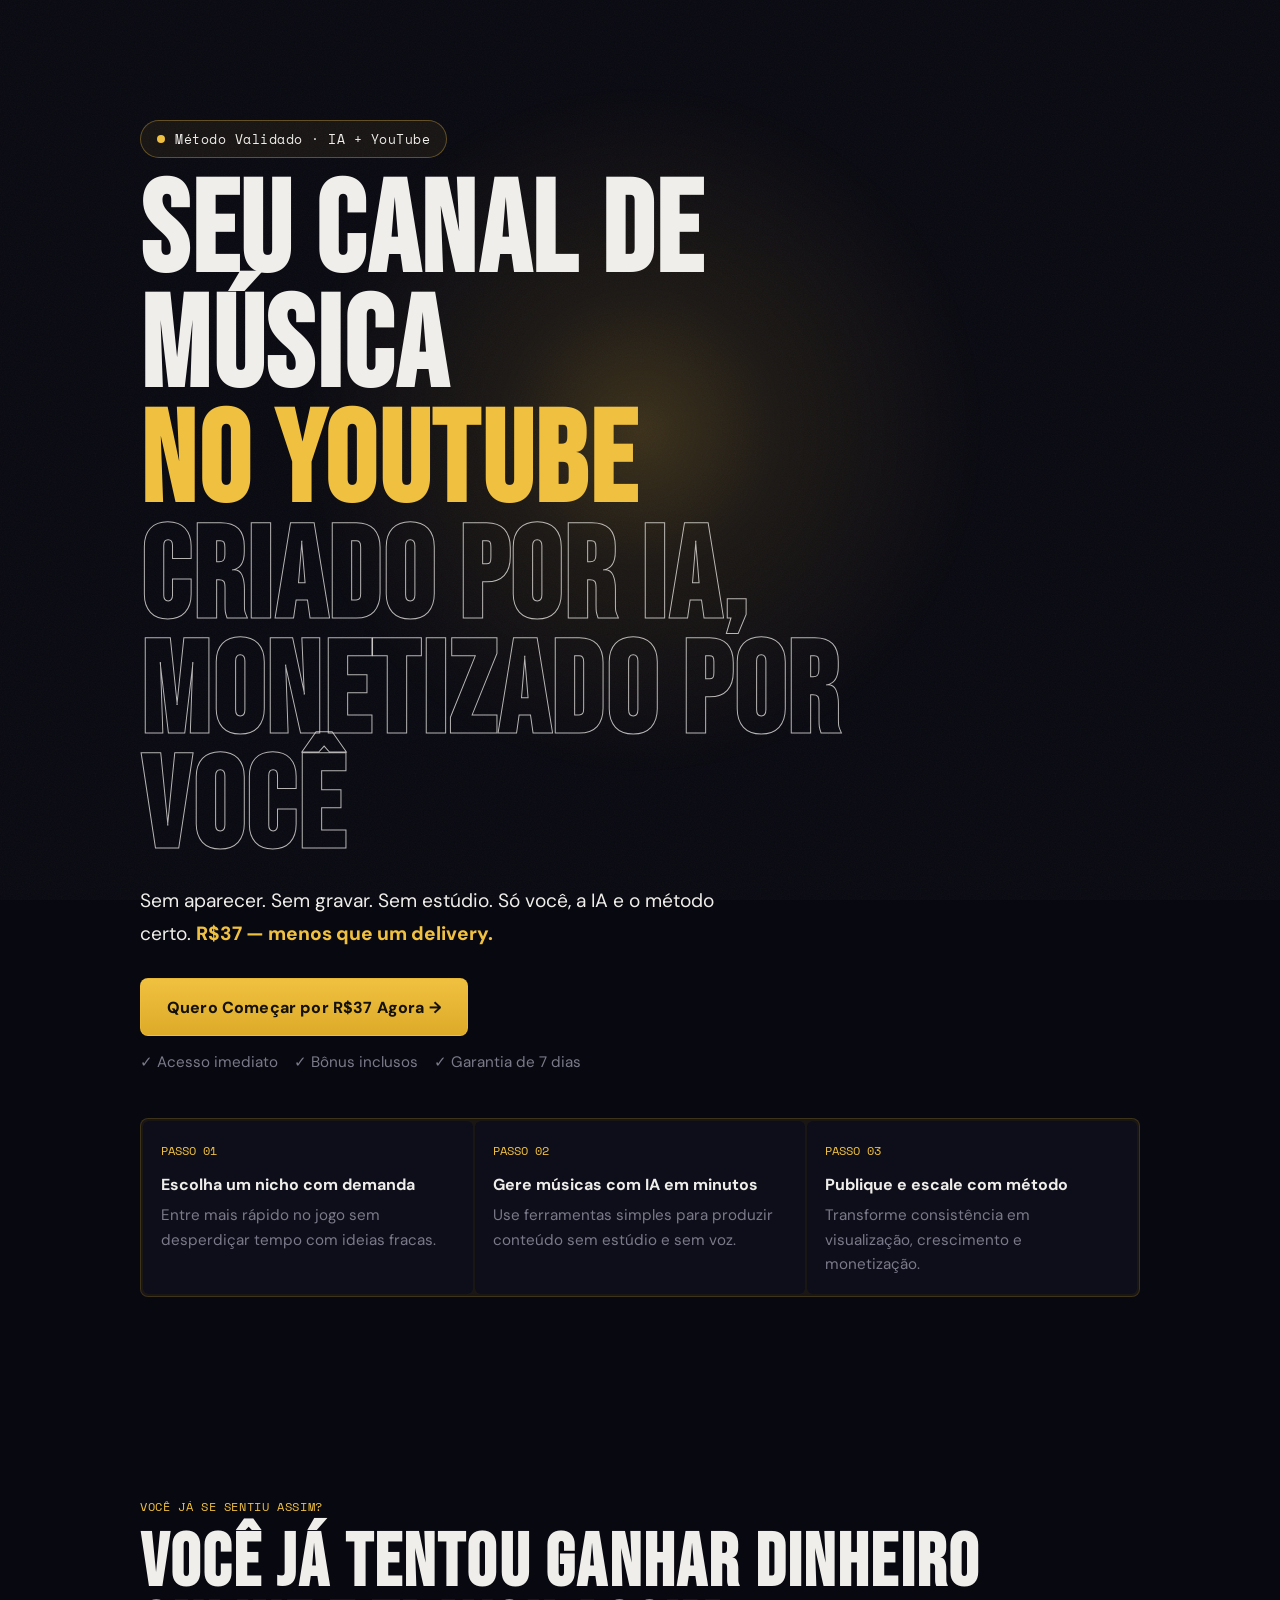
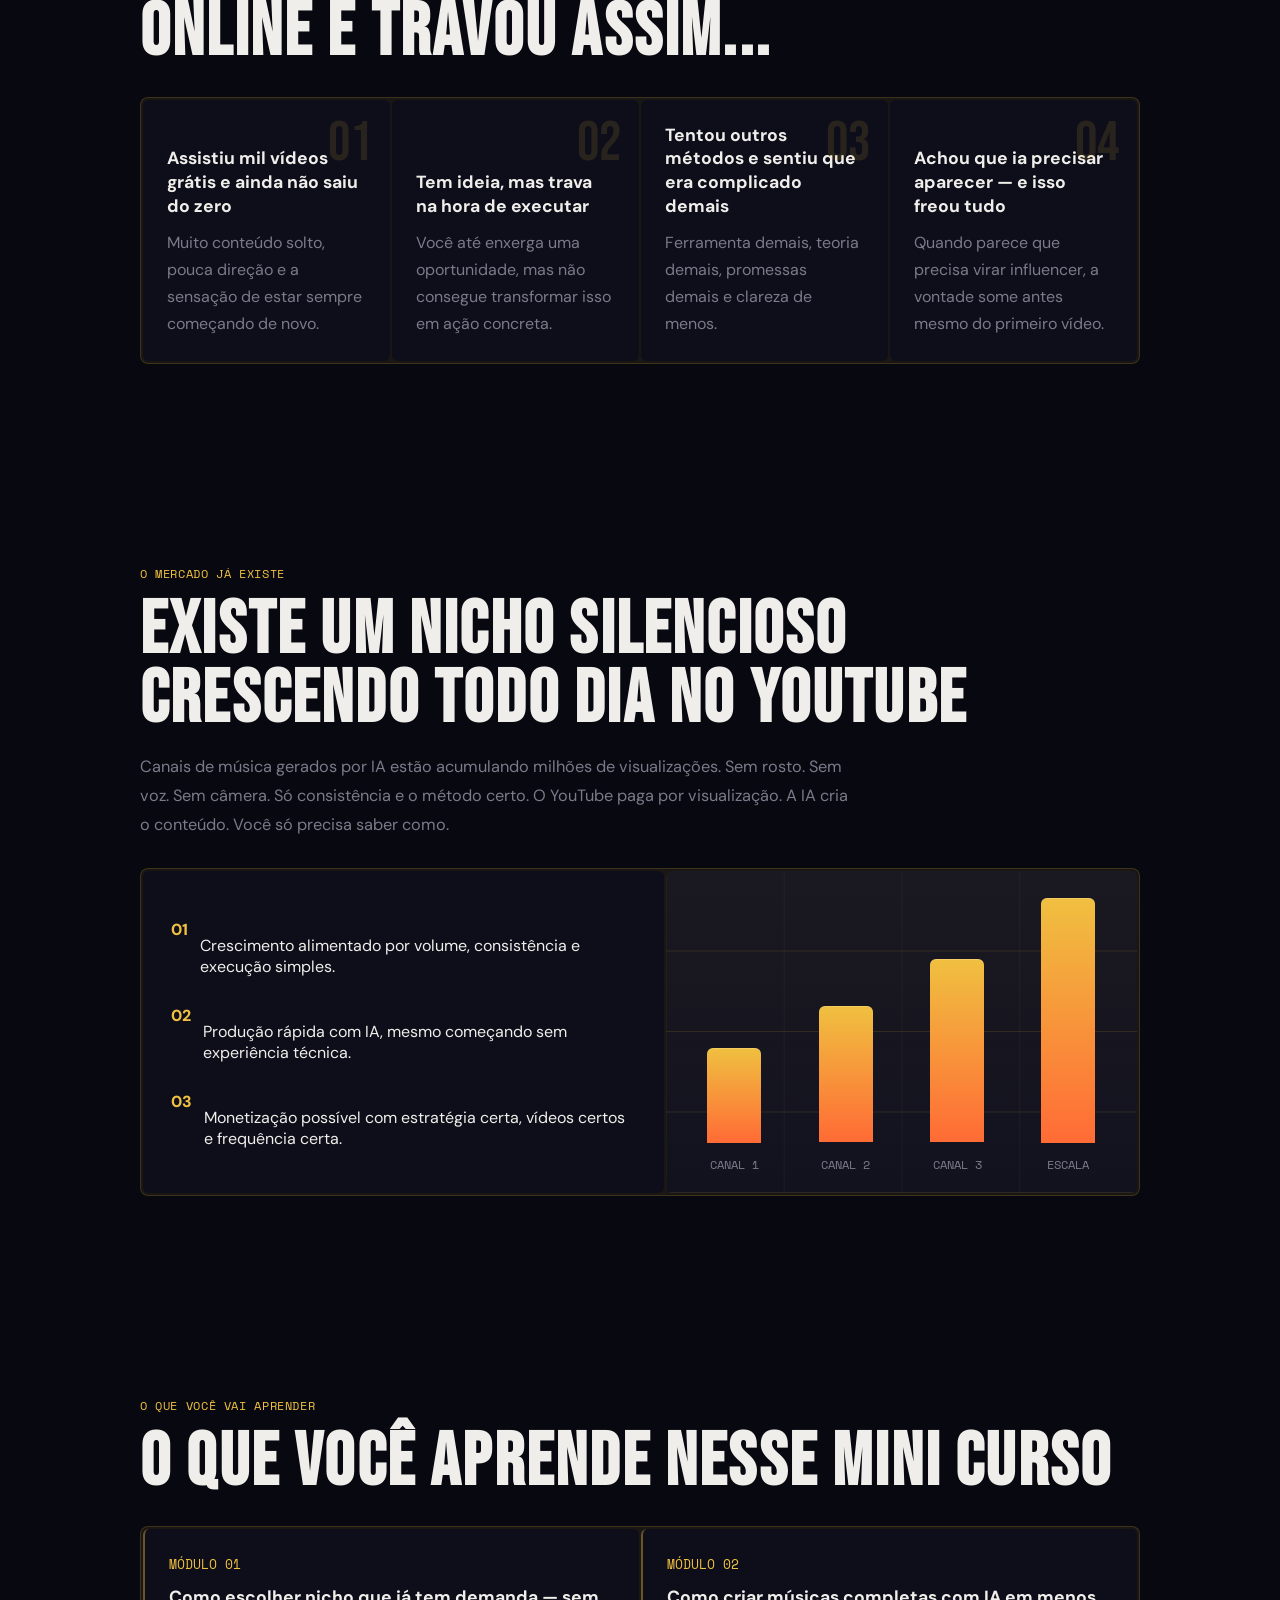
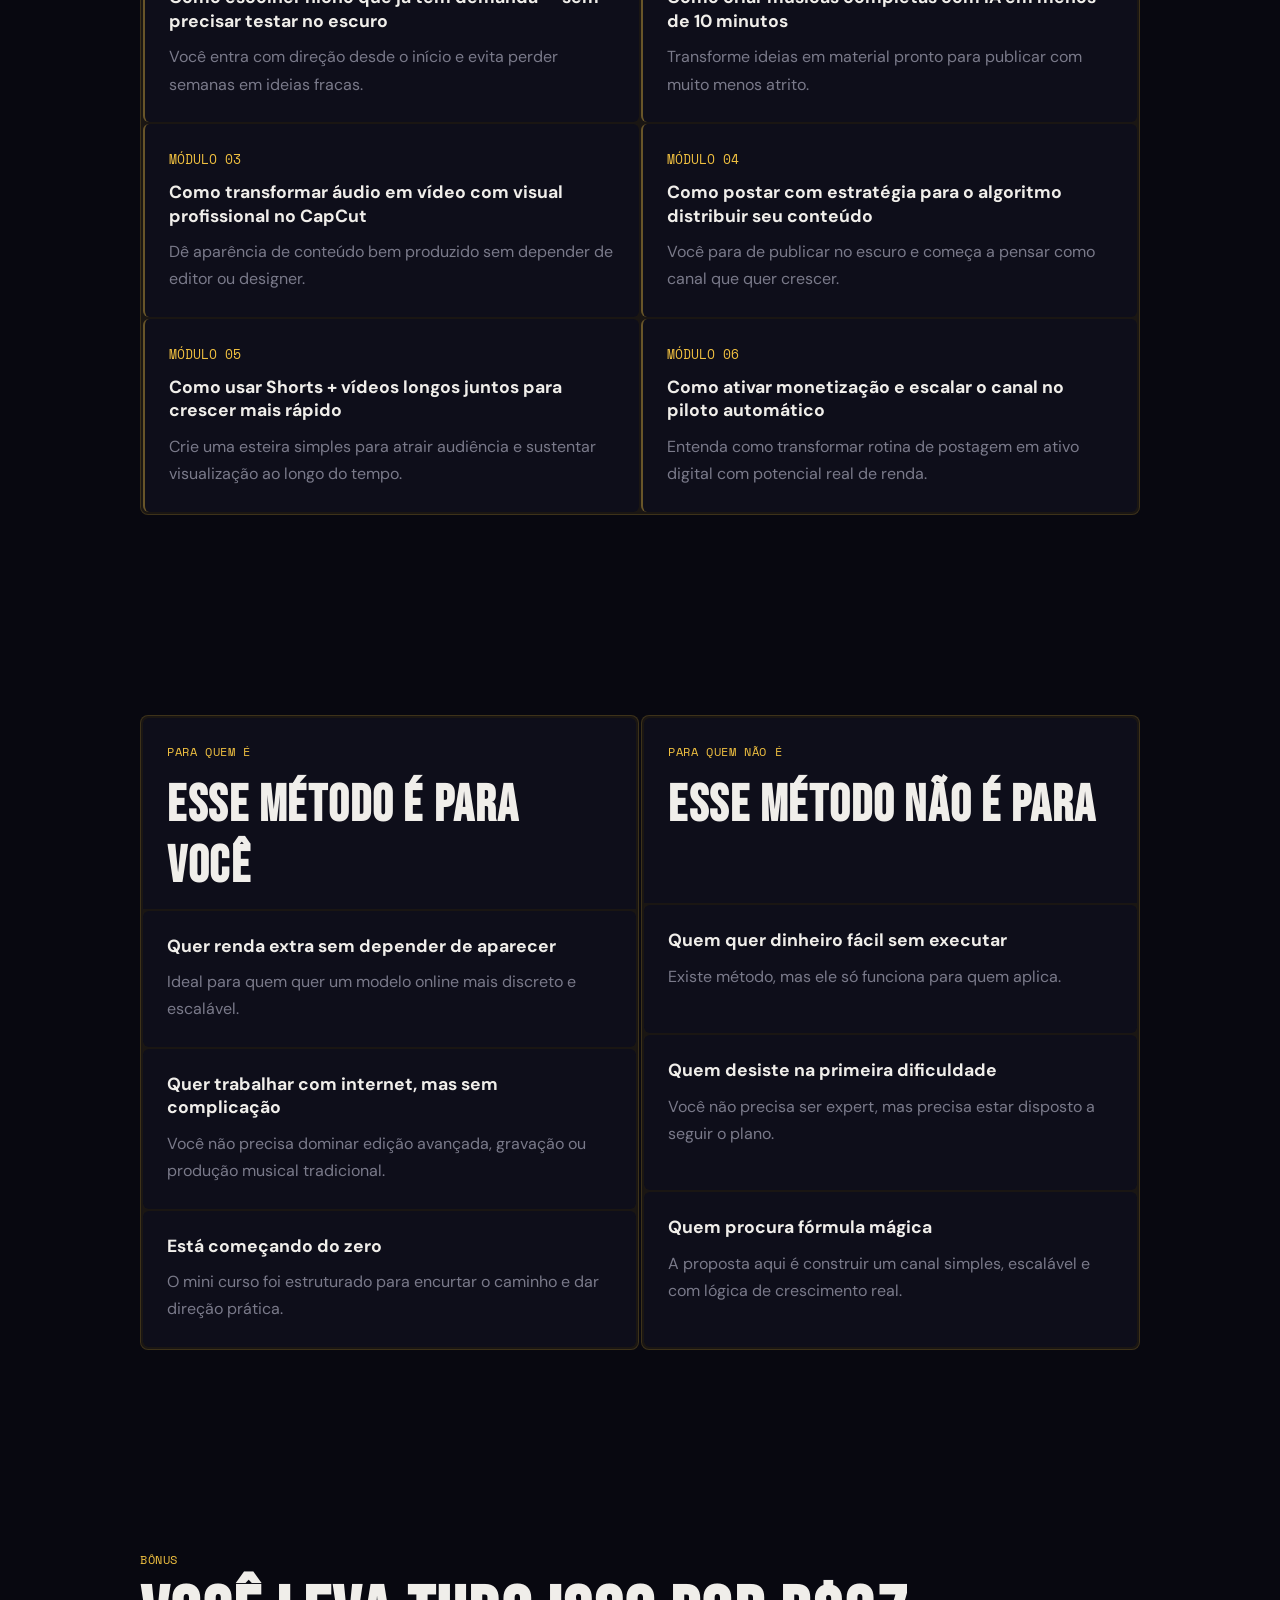
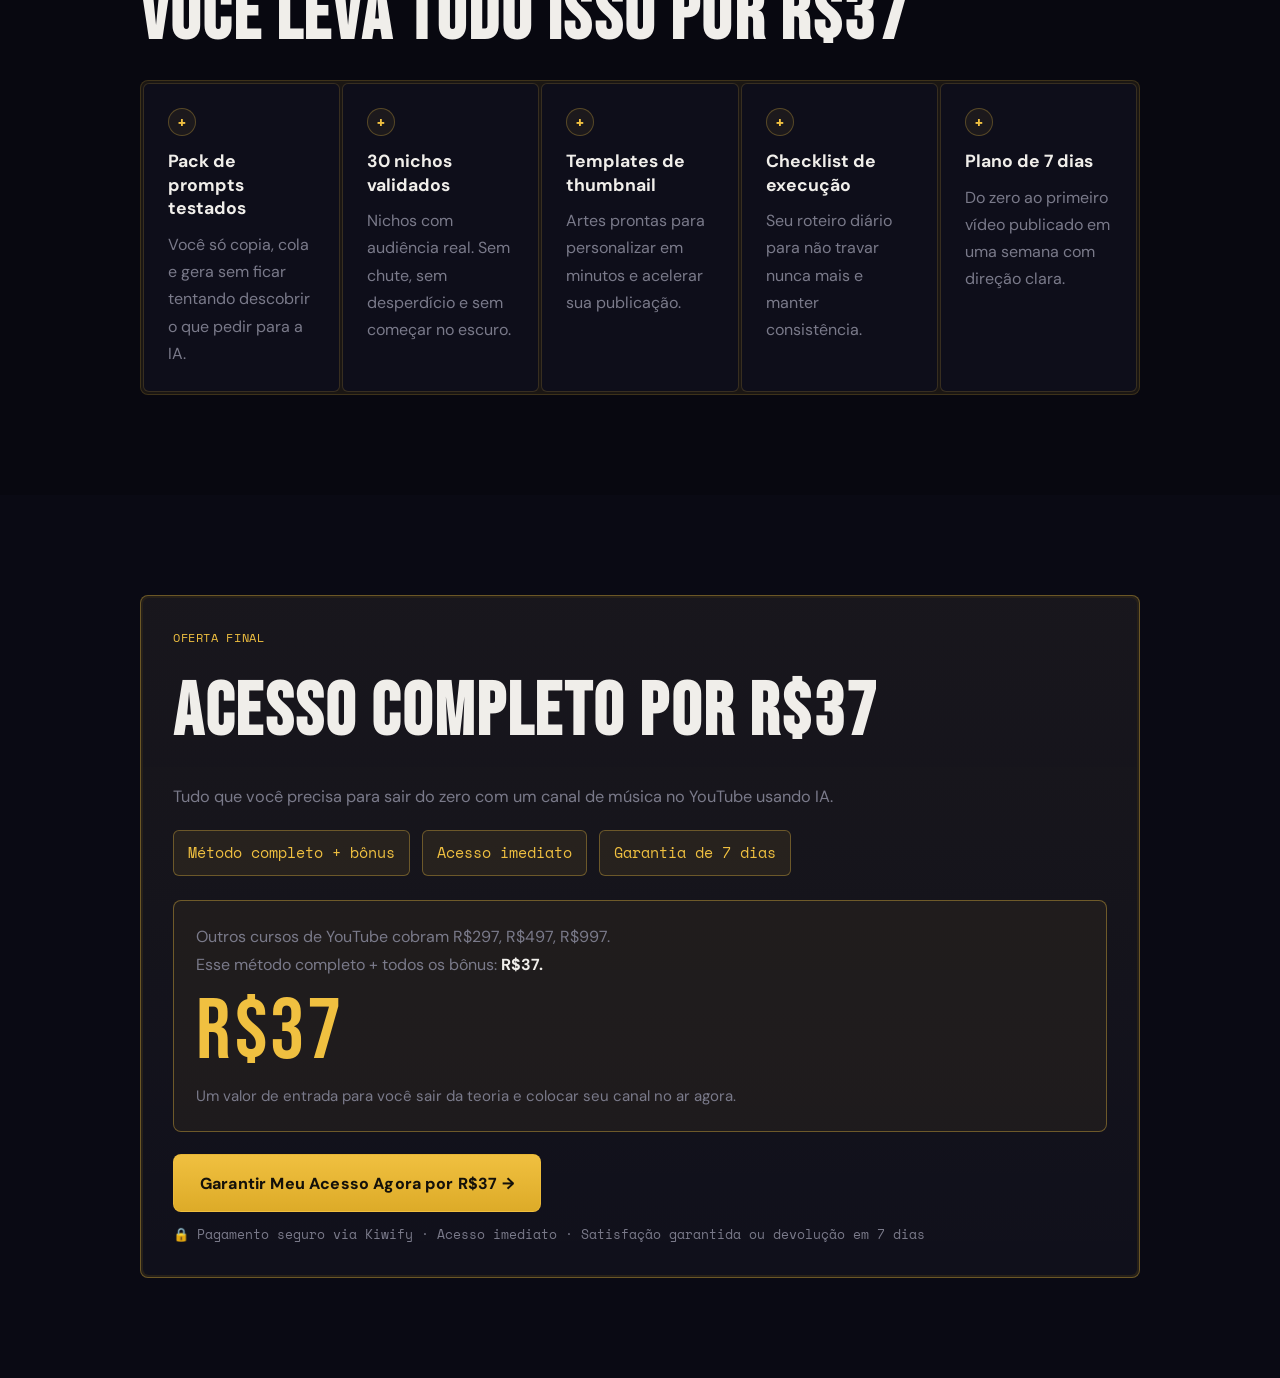
==== commit f4fa8ce9: "Rewrite landing page for higher conversion" ====
--- a/index.html
+++ b/index.html
@@ -3,225 +3,779 @@
 <head>
   <meta charset="UTF-8">
   <meta name="viewport" content="width=device-width, initial-scale=1.0">
-  <title>Renda Extra com YouTube Sem Aparecer Usando IA</title>
-  <meta
-    name="description"
-    content="Aprenda a criar vídeos de música automatizados com ChatGPT, Suno e CapCut e monetize no YouTube sem aparecer."
-  >
-  <meta property="og:title" content="Renda Extra com YouTube Sem Aparecer Usando IA">
-  <meta property="og:description" content="Crie vídeos de música automatizados com ChatGPT, Suno e CapCut e comece a monetizar mesmo começando do zero.">
+  <title>Seu Canal de Música no YouTube — Criado por IA, Monetizado por Você</title>
+  <meta name="description" content="Aprenda a criar um canal de música no YouTube com IA, sem aparecer, sem gravar e sem estúdio. Acesso imediato por R$37.">
+  <meta property="og:title" content="Seu Canal de Música no YouTube — Criado por IA, Monetizado por Você">
+  <meta property="og:description" content="Sem aparecer. Sem gravar. Sem estúdio. Só você, a IA e o método certo. R$37.">
   <meta property="og:type" content="website">
   <meta property="og:url" content="https://vendas-rho-three.vercel.app/">
   <link rel="preconnect" href="https://fonts.googleapis.com">
   <link rel="preconnect" href="https://fonts.gstatic.com" crossorigin>
-  <link href="https://fonts.googleapis.com/css2?family=Manrope:wght@400;500;700;800&family=Sora:wght@600;700;800&display=swap" rel="stylesheet">
-  <link rel="stylesheet" href="styles.css">
+  <link href="https://fonts.googleapis.com/css2?family=Bebas+Neue&family=DM+Sans:wght@400;500;700;800&family=Space+Mono:wght@400;700&display=swap" rel="stylesheet">
+  <style>
+    :root {
+      --bg: #080810;
+      --bg-soft: #0e0e1a;
+      --panel: #12121f;
+      --line: rgba(240, 192, 64, 0.16);
+      --line-strong: rgba(240, 192, 64, 0.34);
+      --gold: #f0c040;
+      --orange: #ff6b35;
+      --text: #f0eeea;
+      --muted: #7a7a8a;
+      --radius: 8px;
+      --max: 1000px;
+    }
+
+    * {
+      box-sizing: border-box;
+    }
+
+    html {
+      scroll-behavior: smooth;
+    }
+
+    body {
+      margin: 0;
+      background: var(--bg);
+      color: var(--text);
+      font-family: "DM Sans", sans-serif;
+      overflow-x: hidden;
+      position: relative;
+    }
+
+    body::before {
+      content: "";
+      position: fixed;
+      inset: 0;
+      pointer-events: none;
+      opacity: 0.04;
+      background-image: url("data:image/svg+xml,%3Csvg xmlns='http://www.w3.org/2000/svg' width='160' height='160' viewBox='0 0 160 160'%3E%3Cfilter id='n'%3E%3CfeTurbulence type='fractalNoise' baseFrequency='0.85' numOctaves='2' stitchTiles='stitch'/%3E%3C/filter%3E%3Crect width='160' height='160' filter='url(%23n)' opacity='1'/%3E%3C/svg%3E");
+      mix-blend-mode: screen;
+    }
+
+    a {
+      color: inherit;
+      text-decoration: none;
+    }
+
+    .page {
+      position: relative;
+      z-index: 1;
+    }
+
+    .section {
+      padding: 100px 24px;
+    }
+
+    .container {
+      width: min(100%, var(--max));
+      margin: 0 auto;
+    }
+
+    .eyebrow {
+      display: inline-flex;
+      align-items: center;
+      gap: 10px;
+      min-height: 38px;
+      padding: 0 16px;
+      border: 1px solid var(--line-strong);
+      border-radius: 999px;
+      background: rgba(240, 192, 64, 0.06);
+      color: var(--text);
+      font-family: "Space Mono", monospace;
+      font-size: 0.8rem;
+      letter-spacing: 0.04em;
+      animation: fadeDown 0.7s ease both;
+    }
+
+    .eyebrow-dot {
+      width: 8px;
+      height: 8px;
+      border-radius: 50%;
+      background: var(--gold);
+      box-shadow: 0 0 0 rgba(240, 192, 64, 0.6);
+      animation: pulse 1.8s infinite;
+    }
+
+    .hero {
+      min-height: 100vh;
+      display: flex;
+      align-items: center;
+      padding-top: 120px;
+      padding-bottom: 100px;
+      position: relative;
+      overflow: hidden;
+    }
+
+    .hero::before {
+      content: "";
+      position: absolute;
+      width: 720px;
+      height: 720px;
+      left: 50%;
+      top: 70px;
+      transform: translateX(-50%);
+      background: radial-gradient(circle, rgba(240, 192, 64, 0.22) 0%, rgba(240, 192, 64, 0.08) 28%, rgba(240, 192, 64, 0) 68%);
+      filter: blur(6px);
+      pointer-events: none;
+    }
+
+    .hero-grid {
+      display: grid;
+      gap: 28px;
+      align-items: end;
+    }
+
+    .hero-copy {
+      max-width: 760px;
+    }
+
+    .hero-copy > *:nth-child(2) {
+      animation: fadeDown 0.7s ease 0.1s both;
+    }
+
+    .hero-copy > *:nth-child(3) {
+      animation: fadeDown 0.7s ease 0.2s both;
+    }
+
+    .hero-copy > *:nth-child(4) {
+      animation: fadeDown 0.7s ease 0.3s both;
+    }
+
+    .hero-copy > *:nth-child(5) {
+      animation: fadeDown 0.7s ease 0.4s both;
+    }
+
+    .hero-title {
+      margin: 18px 0 0;
+      font-family: "Bebas Neue", sans-serif;
+      font-size: clamp(4rem, 12vw, 8rem);
+      line-height: 0.9;
+      letter-spacing: 0.02em;
+    }
+
+    .hero-title .line {
+      display: block;
+    }
+
+    .hero-title .line-gold {
+      color: var(--gold);
+    }
+
+    .hero-title .line-outline {
+      color: transparent;
+      -webkit-text-stroke: 1px rgba(240, 238, 234, 0.75);
+      text-stroke: 1px rgba(240, 238, 234, 0.75);
+    }
+
+    .hero-subtitle {
+      max-width: 620px;
+      margin: 18px 0 0;
+      color: var(--text);
+      font-size: clamp(1rem, 2vw, 1.2rem);
+      line-height: 1.7;
+    }
+
+    .hero-subtitle strong {
+      color: var(--gold);
+      font-weight: 800;
+    }
+
+    .hero-actions {
+      display: flex;
+      flex-direction: column;
+      align-items: flex-start;
+      gap: 14px;
+      margin-top: 28px;
+    }
+
+    .cta-button {
+      position: relative;
+      display: inline-flex;
+      align-items: center;
+      justify-content: center;
+      min-height: 58px;
+      padding: 0 26px;
+      border: 1px solid rgba(240, 192, 64, 0.55);
+      border-radius: 8px;
+      background: linear-gradient(180deg, var(--gold), #ddab28);
+      color: #14110a;
+      font-weight: 800;
+      font-size: 1rem;
+      letter-spacing: 0.01em;
+      overflow: hidden;
+      transition: transform 180ms ease, box-shadow 180ms ease;
+      box-shadow: 0 0 0 rgba(240, 192, 64, 0);
+    }
+
+    .cta-button::after {
+      content: "";
+      position: absolute;
+      top: 0;
+      left: -120%;
+      width: 60%;
+      height: 100%;
+      background: linear-gradient(90deg, transparent, rgba(255, 255, 255, 0.28), transparent);
+      transition: left 380ms ease;
+    }
+
+    .cta-button:hover {
+      transform: translateY(-2px);
+      box-shadow: 0 18px 34px rgba(240, 192, 64, 0.2);
+    }
+
+    .cta-button:hover::after {
+      left: 140%;
+    }
+
+    .hero-proof {
+      color: var(--muted);
+      font-size: 0.95rem;
+      line-height: 1.7;
+    }
+
+    .hero-stage {
+      margin-top: 14px;
+      display: grid;
+      gap: 2px;
+      padding: 2px;
+      background: rgba(240, 192, 64, 0.08);
+      border: 1px solid var(--line);
+      border-radius: var(--radius);
+    }
+
+    .hero-stage-grid {
+      display: grid;
+      grid-template-columns: repeat(3, minmax(0, 1fr));
+      gap: 2px;
+    }
+
+    .stage-card {
+      min-height: 126px;
+      padding: 18px;
+      background: var(--bg-soft);
+      border-radius: 6px;
+    }
+
+    .stage-label {
+      display: inline-block;
+      margin-bottom: 14px;
+      color: var(--gold);
+      font-family: "Space Mono", monospace;
+      font-size: 0.78rem;
+    }
+
+    .stage-card strong {
+      display: block;
+      margin-bottom: 8px;
+      font-size: 1rem;
+    }
+
+    .stage-card p {
+      margin: 0;
+      color: var(--muted);
+      line-height: 1.6;
+      font-size: 0.95rem;
+    }
+
+    .section-kicker {
+      margin: 0 0 14px;
+      color: var(--gold);
+      font-family: "Space Mono", monospace;
+      font-size: 0.78rem;
+      letter-spacing: 0.05em;
+      text-transform: uppercase;
+    }
+
+    .section-title {
+      margin: 0;
+      font-family: "Bebas Neue", sans-serif;
+      font-size: clamp(2.4rem, 8vw, 4.6rem);
+      line-height: 0.94;
+      letter-spacing: 0.03em;
+    }
+
+    .section-copy {
+      max-width: 720px;
+      margin: 16px 0 0;
+      color: var(--muted);
+      font-size: 1.02rem;
+      line-height: 1.8;
+    }
+
+    .grid-shell {
+      margin-top: 28px;
+      display: grid;
+      gap: 2px;
+      padding: 2px;
+      background: rgba(240, 192, 64, 0.08);
+      border: 1px solid var(--line);
+      border-radius: var(--radius);
+    }
+
+    .pain-grid,
+    .lesson-grid,
+    .bonus-grid,
+    .audience-layout,
+    .opportunity-grid {
+      display: grid;
+      gap: 2px;
+    }
+
+    .card {
+      position: relative;
+      min-height: 100%;
+      padding: 24px;
+      background: var(--bg-soft);
+      border-radius: 6px;
+      overflow: hidden;
+    }
+
+    .card h3 {
+      margin: 0 0 10px;
+      font-size: 1.1rem;
+      line-height: 1.35;
+    }
+
+    .card p {
+      margin: 0;
+      color: var(--muted);
+      line-height: 1.7;
+    }
+
+    .pain-grid {
+      grid-template-columns: repeat(4, minmax(0, 1fr));
+    }
+
+    .pain-card {
+      min-height: 220px;
+      display: flex;
+      flex-direction: column;
+      justify-content: flex-end;
+    }
+
+    .pain-number {
+      position: absolute;
+      top: 16px;
+      right: 18px;
+      font-family: "Bebas Neue", sans-serif;
+      font-size: 56px;
+      line-height: 1;
+      color: rgba(240, 192, 64, 0.12);
+      pointer-events: none;
+    }
+
+    .opportunity-grid {
+      grid-template-columns: 1.05fr 0.95fr;
+      align-items: stretch;
+    }
+
+    .opportunity-panel {
+      padding: 28px;
+      background: var(--bg-soft);
+      border-radius: 6px;
+    }
+
+    .opportunity-list {
+      display: grid;
+      gap: 12px;
+      margin-top: 20px;
+    }
+
+    .opportunity-list div {
+      display: flex;
+      gap: 12px;
+      align-items: flex-start;
+      color: var(--text);
+    }
+
+    .opportunity-list span {
+      color: var(--gold);
+      font-weight: 800;
+    }
+
+    .chart-box {
+      position: relative;
+      display: flex;
+      align-items: end;
+      justify-content: space-between;
+      gap: 14px;
+      min-height: 320px;
+      padding: 24px 20px 20px;
+      background:
+        linear-gradient(180deg, rgba(240, 192, 64, 0.04), rgba(240, 192, 64, 0)),
+        var(--panel);
+      border-radius: 6px;
+      overflow: hidden;
+    }
+
+    .chart-box::before {
+      content: "";
+      position: absolute;
+      inset: 0;
+      background:
+        linear-gradient(to top, rgba(240, 192, 64, 0.12) 1px, transparent 1px) 0 0 / 100% 25%,
+        linear-gradient(to right, rgba(240, 192, 64, 0.05) 1px, transparent 1px) 0 0 / 25% 100%;
+      pointer-events: none;
+    }
+
+    .bar-wrap {
+      position: relative;
+      z-index: 1;
+      flex: 1;
+      display: flex;
+      flex-direction: column;
+      align-items: center;
+      justify-content: end;
+      gap: 12px;
+      height: 100%;
+    }
+
+    .bar {
+      width: 100%;
+      max-width: 54px;
+      border-radius: 6px 6px 0 0;
+      transform-origin: bottom;
+      animation: growBar 1.2s ease both;
+      background: linear-gradient(180deg, var(--gold), var(--orange));
+      box-shadow: inset 0 1px 0 rgba(255, 255, 255, 0.18);
+    }
+
+    .bar-1 { height: 34%; animation-delay: 0.05s; }
+    .bar-2 { height: 49%; animation-delay: 0.12s; }
+    .bar-3 { height: 66%; animation-delay: 0.19s; }
+    .bar-4 { height: 88%; animation-delay: 0.26s; }
+
+    .bar-label {
+      color: var(--muted);
+      font-family: "Space Mono", monospace;
+      font-size: 0.76rem;
+      text-transform: uppercase;
+    }
+
+    .lesson-grid {
+      grid-template-columns: repeat(2, minmax(0, 1fr));
+    }
+
+    .lesson-card {
+      border-left: 2px solid rgba(240, 192, 64, 0.4);
+    }
+
+    .lesson-index,
+    .plus-icon,
+    .price-badge,
+    .micro-badge {
+      font-family: "Space Mono", monospace;
+    }
+
+    .lesson-index {
+      display: inline-block;
+      margin-bottom: 12px;
+      color: var(--gold);
+      font-size: 0.82rem;
+    }
+
+    .audience-layout {
+      grid-template-columns: repeat(2, minmax(0, 1fr));
+    }
+
+    .stack {
+      display: grid;
+      gap: 2px;
+      padding: 2px;
+      background: rgba(240, 192, 64, 0.08);
+      border: 1px solid var(--line);
+      border-radius: var(--radius);
+    }
+
+    .stack-head {
+      padding: 24px 24px 12px;
+      background: var(--bg-soft);
+      border-radius: 6px 6px 0 0;
+    }
+
+    .stack-title {
+      margin: 0;
+      font-family: "Bebas Neue", sans-serif;
+      font-size: clamp(2rem, 6vw, 3.2rem);
+      letter-spacing: 0.03em;
+    }
+
+    .stack-grid {
+      display: grid;
+      gap: 2px;
+    }
+
+    .plus-icon {
+      display: inline-flex;
+      align-items: center;
+      justify-content: center;
+      width: 28px;
+      height: 28px;
+      margin-bottom: 14px;
+      border: 1px solid rgba(240, 192, 64, 0.28);
+      border-radius: 50%;
+      color: var(--gold);
+      background: rgba(240, 192, 64, 0.06);
+      font-size: 1rem;
+      font-weight: 700;
+    }
+
+    .bonus-grid {
+      grid-template-columns: repeat(5, minmax(0, 1fr));
+    }
+
+    .bonus-card {
+      border: 1px solid rgba(240, 192, 64, 0.18);
+    }
+
+    .offer {
+      background: #0a0a14;
+    }
+
+    .offer-shell {
+      display: grid;
+      gap: 2px;
+      padding: 2px;
+      background: rgba(240, 192, 64, 0.12);
+      border: 1px solid var(--line-strong);
+      border-radius: var(--radius);
+    }
+
+    .offer-main {
+      padding: 30px;
+      background:
+        linear-gradient(180deg, rgba(240, 192, 64, 0.04), rgba(240, 192, 64, 0)),
+        #10101b;
+      border-radius: 6px;
+    }
+
+    .offer-top {
+      display: grid;
+      gap: 18px;
+    }
+
+    .price-row {
+      display: flex;
+      flex-wrap: wrap;
+      gap: 12px;
+      align-items: center;
+    }
+
+    .price-badge {
+      display: inline-flex;
+      align-items: center;
+      min-height: 46px;
+      padding: 0 14px;
+      border: 1px solid rgba(240, 192, 64, 0.34);
+      border-radius: 6px;
+      background: rgba(240, 192, 64, 0.08);
+      color: var(--gold);
+      font-size: 0.92rem;
+    }
+
+    .price-box {
+      margin-top: 6px;
+      padding: 22px;
+      border: 1px solid rgba(240, 192, 64, 0.38);
+      border-radius: 8px;
+      background: rgba(240, 192, 64, 0.05);
+    }
+
+    .price-compare {
+      margin: 0;
+      color: var(--muted);
+      line-height: 1.8;
+      font-size: 1rem;
+    }
+
+    .price-highlight {
+      margin: 14px 0 0;
+      font-family: "Bebas Neue", sans-serif;
+      font-size: clamp(3.2rem, 10vw, 5.4rem);
+      line-height: 0.9;
+      color: var(--gold);
+      letter-spacing: 0.03em;
+    }
+
+    .offer-proof {
+      margin-top: 12px;
+      color: var(--muted);
+      font-size: 0.94rem;
+      line-height: 1.7;
+    }
+
+    .cta-row {
+      margin-top: 22px;
+      display: flex;
+      flex-direction: column;
+      align-items: flex-start;
+      gap: 12px;
+    }
+
+    .micro-badge {
+      color: var(--muted);
+      font-size: 0.82rem;
+      line-height: 1.6;
+    }
+
+    @keyframes fadeDown {
+      from {
+        opacity: 0;
+        transform: translateY(-18px);
+      }
+      to {
+        opacity: 1;
+        transform: translateY(0);
+      }
+    }
+
+    @keyframes pulse {
+      0% {
+        box-shadow: 0 0 0 0 rgba(240, 192, 64, 0.5);
+      }
+      70% {
+        box-shadow: 0 0 0 10px rgba(240, 192, 64, 0);
+      }
+      100% {
+        box-shadow: 0 0 0 0 rgba(240, 192, 64, 0);
+      }
+    }
+
+    @keyframes growBar {
+      from {
+        transform: scaleY(0);
+      }
+      to {
+        transform: scaleY(1);
+      }
+    }
+
+    @media (max-width: 900px) {
+      .pain-grid,
+      .bonus-grid,
+      .lesson-grid,
+      .audience-layout,
+      .opportunity-grid,
+      .hero-stage-grid {
+        grid-template-columns: 1fr;
+      }
+
+      .hero {
+        min-height: auto;
+        padding-top: 96px;
+      }
+
+      .section {
+        padding: 84px 20px;
+      }
+    }
+
+    @media (max-width: 640px) {
+      .hero-title {
+        font-size: clamp(3.2rem, 18vw, 5.2rem);
+      }
+
+      .section-title,
+      .stack-title {
+        font-size: clamp(2.2rem, 12vw, 3.6rem);
+      }
+
+      .cta-button {
+        width: 100%;
+      }
+
+      .hero-actions,
+      .cta-row {
+        align-items: stretch;
+      }
+
+      .card,
+      .offer-main,
+      .opportunity-panel,
+      .stage-card,
+      .stack-head {
+        padding: 20px;
+      }
+    }
+  </style>
 </head>
 <body>
-  <div class="page-shell">
-    <section class="hero">
-      <div class="hero-copy">
-        <span class="eyebrow">Método prático com IA</span>
-        <h1>Renda Extra com YouTube Sem Aparecer Usando IA</h1>
-        <p class="hero-subtitle">
-          Crie vídeos de música automatizados com ChatGPT, Suno e CapCut e comece a monetizar mesmo começando do zero.
-        </p>
-        <div class="hero-actions">
-          <a class="btn btn-primary" href="https://pay.kiwify.com.br/JuglQmA" target="_blank" rel="noopener noreferrer">Quero Começar Agora</a>
-          <a class="btn btn-secondary" href="#solucao">Ver o Que Vou Aprender</a>
+  <main class="page">
+    <section class="hero section">
+      <div class="container hero-grid">
+        <div class="hero-copy">
+          <div class="eyebrow">
+            <span class="eyebrow-dot"></span>
+            <span>Método Validado · IA + YouTube</span>
+          </div>
+
+          <h1 class="hero-title">
+            <span class="line">Seu Canal de Música</span>
+            <span class="line line-gold">no YouTube</span>
+            <span class="line line-outline">Criado por IA, Monetizado por Você</span>
+          </h1>
+
+          <p class="hero-subtitle">
+            Sem aparecer. Sem gravar. Sem estúdio. Só você, a IA e o método certo.
+            <strong>R$37 — menos que um delivery.</strong>
+          </p>
+
+          <div class="hero-actions">
+            <a class="cta-button" href="https://pay.kiwify.com.br/JuglQmA" target="_blank" rel="noopener noreferrer">Quero Começar por R$37 Agora →</a>
+            <div class="hero-proof">✓ Acesso imediato &nbsp;&nbsp; ✓ Bônus inclusos &nbsp;&nbsp; ✓ Garantia de 7 dias</div>
+          </div>
         </div>
-        <ul class="hero-points">
-          <li>Sem gravar vídeos</li>
-          <li>Sem aparecer</li>
-          <li>Sem experiência prévia</li>
-        </ul>
-      </div>
-
-      <div class="hero-visual" aria-hidden="true">
-        <div class="visual-panel">
-          <div class="screen screen-main">
-            <div class="screen-top">
-              <span></span><span></span><span></span>
-            </div>
-            <div class="wave wave-one"></div>
-            <div class="wave wave-two"></div>
-            <div class="track-card">
-              <strong>AI Music Channel</strong>
-              <span>Shorts + videos longos</span>
-            </div>
-          </div>
-          <div class="screen screen-side"></div>
-          <div class="floating-stat stat-one">
-            <strong>+30</strong>
-            <span>Nichos validados</span>
-          </div>
-          <div class="floating-stat stat-two">
-            <strong>100%</strong>
-            <span>Método prático</span>
+
+        <div class="hero-stage">
+          <div class="hero-stage-grid">
+            <article class="stage-card">
+              <span class="stage-label">PASSO 01</span>
+              <strong>Escolha um nicho com demanda</strong>
+              <p>Entre mais rápido no jogo sem desperdiçar tempo com ideias fracas.</p>
+            </article>
+            <article class="stage-card">
+              <span class="stage-label">PASSO 02</span>
+              <strong>Gere músicas com IA em minutos</strong>
+              <p>Use ferramentas simples para produzir conteúdo sem estúdio e sem voz.</p>
+            </article>
+            <article class="stage-card">
+              <span class="stage-label">PASSO 03</span>
+              <strong>Publique e escale com método</strong>
+              <p>Transforme consistência em visualização, crescimento e monetização.</p>
+            </article>
           </div>
         </div>
       </div>
     </section>
 
-    <section class="hook card">
-      <p>Você quer ganhar dinheiro na internet...</p>
-      <p>Mas não quer aparecer?</p>
-      <p>Não quer gravar vídeos... nem virar influencer?</p>
-      <p class="hook-highlight">Então isso aqui pode te interessar.</p>
-    </section>
-
     <section class="section">
-      <div class="section-heading">
-        <span class="section-tag">O problema</span>
-        <h2>Os Problemas Que Você Enfrenta</h2>
-      </div>
-      <div class="grid grid-4">
-        <article class="info-card">
-          <span class="icon">01</span>
-          <h3>Não sabe por onde começar</h3>
-          <p>Excesso de informação deixa tudo confuso e travado logo no início.</p>
-        </article>
-        <article class="info-card">
-          <span class="icon">02</span>
-          <h3>Se perde com excesso de informação</h3>
-          <p>Você consome conteúdo, mas não encontra um passo a passo simples.</p>
-        </article>
-        <article class="info-card">
-          <span class="icon">03</span>
-          <h3>Tenta métodos complicados</h3>
-          <p>Processos longos e técnicos fazem parecer impossível começar.</p>
-        </article>
-        <article class="info-card">
-          <span class="icon">04</span>
-          <h3>Desiste rápido</h3>
-          <p>Sem clareza e sem resultado, a motivação acaba antes do projeto andar.</p>
-        </article>
-      </div>
-    </section>
-
-    <section class="section opportunity">
-      <div class="section-heading">
-        <span class="section-tag">A oportunidade</span>
-        <h2>O Mercado Já Está Acontecendo</h2>
-        <p>Hoje existem canais no YouTube que crescem todos os dias, sem mostrar o rosto e usando inteligência artificial para produzir conteúdo.</p>
-      </div>
-      <div class="grid grid-3">
-        <article class="feature-card">
-          <div class="feature-art art-growth"></div>
-          <h3>Crescem todos os dias</h3>
-          <p>Canais com consistência aumentam audiência mesmo em nichos simples.</p>
-        </article>
-        <article class="feature-card">
-          <div class="feature-art art-ai"></div>
-          <h3>Usam inteligência artificial</h3>
-          <p>Ferramentas como ChatGPT e Suno aceleram criação e reduzem bloqueios.</p>
-        </article>
-        <article class="feature-card">
-          <div class="feature-art art-money"></div>
-          <h3>Geram renda com vídeos simples</h3>
-          <p>Shorts e vídeos longos podem trabalhar juntos para atrair visualizações e monetização.</p>
-        </article>
-      </div>
-      <p class="opportunity-note">E você pode fazer o mesmo.</p>
-    </section>
-
-    <section class="section section-accent cta-break">
-      <div>
-        <span class="section-tag">Não deixe passar</span>
-        <h2>Não Deixe Essa Oportunidade Escapar!</h2>
-        <p>
-          O momento de transformar seu canal do YouTube em uma fonte de renda passiva é agora. Tenha acesso imediato a um método comprovado que utiliza IA para criar vídeos de música sem que você precise aparecer.
-        </p>
-      </div>
-      <a class="btn btn-primary" href="https://pay.kiwify.com.br/JuglQmA" target="_blank" rel="noopener noreferrer">Começar Agora</a>
-    </section>
-
-    <section class="section" id="solucao">
-      <div class="section-heading">
-        <span class="section-tag">A solução</span>
-        <h2>O Que Você Vai Aprender Nesse Mini Curso</h2>
-      </div>
-      <div class="grid grid-2 lesson-grid">
-        <article class="lesson-card">
-          <span>01</span>
-          <h3>Como validar nichos que viralizam</h3>
-          <p>Descubra demandas reais antes de produzir para entrar com mais segurança.</p>
-        </article>
-        <article class="lesson-card">
-          <span>02</span>
-          <h3>Como criar músicas com IA</h3>
-          <p>Use ChatGPT e Suno para gerar letras, ideias e músicas com rapidez.</p>
-        </article>
-        <article class="lesson-card">
-          <span>03</span>
-          <h3>Como transformar em vídeos</h3>
-          <p>Monte vídeos no CapCut com visual profissional sem complicação.</p>
-        </article>
-        <article class="lesson-card">
-          <span>04</span>
-          <h3>Como postar com estratégia</h3>
-          <p>Publique com intenção para aumentar alcance e consistência.</p>
-        </article>
-        <article class="lesson-card">
-          <span>05</span>
-          <h3>Como crescer com Shorts + vídeos longos</h3>
-          <p>Combine formatos para acelerar distribuição e aumentar descoberta.</p>
-        </article>
-        <article class="lesson-card">
-          <span>06</span>
-          <h3>Como monetizar e escalar</h3>
-          <p>Transforme o método em uma máquina de conteúdo com potencial de renda.</p>
-        </article>
-      </div>
-    </section>
-
-    <section class="section">
-      <div class="audience-grid">
-        <div>
-          <div class="section-heading">
-            <span class="section-tag">Para quem é</span>
-            <h2>Esse Método É Ideal Para</h2>
-          </div>
-          <div class="grid grid-2 compact-grid">
-            <article class="mini-card">
-              <h3>Quem quer renda extra</h3>
-              <p>Uma alternativa digital para complementar a renda.</p>
-            </article>
-            <article class="mini-card">
-              <h3>Quem quer trabalhar online</h3>
-              <p>Liberdade para criar de qualquer lugar com internet.</p>
-            </article>
-            <article class="mini-card">
-              <h3>Quem não quer aparecer</h3>
-              <p>Você pode produzir sem mostrar rosto ou voz.</p>
-            </article>
-            <article class="mini-card">
-              <h3>Iniciantes</h3>
-              <p>Método pensado para quem está saindo do zero.</p>
-            </article>
-          </div>
-        </div>
-
-        <div class="not-for">
-          <div class="section-heading">
-            <span class="section-tag">Para quem não é</span>
-            <h2>Esse Método Não Combina Com</h2>
-          </div>
-          <div class="alert-card">
-            <strong>Atenção:</strong> este conteúdo não é para quem busca atalhos sem execução.
-          </div>
-          <div class="grid grid-3">
-            <article class="plain-card">
-              <h3>Quem procura dinheiro fácil sem fazer nada</h3>
-              <p>Existe método, mas ele exige ação consistente.</p>
-            </article>
-            <article class="plain-card">
-              <h3>Quem não quer executar</h3>
-              <p>O resultado aparece quando você aplica o passo a passo.</p>
-            </article>
-            <article class="plain-card">
-              <h3>Quem desiste rápido</h3>
-              <p>Comprometimento é o que transforma teste em renda real.</p>
+      <div class="container">
+        <p class="section-kicker">Você já se sentiu assim?</p>
+        <h2 class="section-title">Você já tentou ganhar dinheiro online e travou assim...</h2>
+
+        <div class="grid-shell">
+          <div class="pain-grid">
+            <article class="card pain-card">
+              <div class="pain-number">01</div>
+              <h3>Assistiu mil vídeos grátis e ainda não saiu do zero</h3>
+              <p>Muito conteúdo solto, pouca direção e a sensação de estar sempre começando de novo.</p>
+            </article>
+            <article class="card pain-card">
+              <div class="pain-number">02</div>
+              <h3>Tem ideia, mas trava na hora de executar</h3>
+              <p>Você até enxerga uma oportunidade, mas não consegue transformar isso em ação concreta.</p>
+            </article>
+            <article class="card pain-card">
+              <div class="pain-number">03</div>
+              <h3>Tentou outros métodos e sentiu que era complicado demais</h3>
+              <p>Ferramenta demais, teoria demais, promessas demais e clareza de menos.</p>
+            </article>
+            <article class="card pain-card">
+              <div class="pain-number">04</div>
+              <h3>Achou que ia precisar aparecer — e isso freou tudo</h3>
+              <p>Quando parece que precisa virar influencer, a vontade some antes mesmo do primeiro vídeo.</p>
             </article>
           </div>
         </div>
@@ -229,76 +783,207 @@
     </section>
 
     <section class="section">
-      <div class="section-heading section-heading-wide">
-        <span class="section-tag">Bônus</span>
-        <h2>Você Também Recebe</h2>
-      </div>
-      <div class="grid grid-5 bonus-grid">
-        <article class="bonus-card">
-          <span class="bonus-icon">+</span>
-          <h3>Pack de prompts prontos</h3>
-          <p>Templates testados para usar no ChatGPT.</p>
-        </article>
-        <article class="bonus-card">
-          <span class="bonus-icon">+</span>
-          <h3>30 nichos validados</h3>
-          <p>Temas com alta demanda para YouTube.</p>
-        </article>
-        <article class="bonus-card">
-          <span class="bonus-icon">+</span>
-          <h3>Templates de thumbnail</h3>
-          <p>Designs para acelerar sua producao visual.</p>
-        </article>
-        <article class="bonus-card">
-          <span class="bonus-icon">+</span>
-          <h3>Checklist de execucao</h3>
-          <p>Passo a passo objetivo para nao se perder.</p>
-        </article>
-        <article class="bonus-card">
-          <span class="bonus-icon">+</span>
-          <h3>Plano de 7 dias</h3>
-          <p>Estrategia resumida para comecar com foco.</p>
-        </article>
-      </div>
-    </section>
-
-    <section class="section offer-section" id="oferta">
-      <div class="offer-box">
-        <div class="section-heading section-heading-wide">
-          <span class="section-tag">Oferta</span>
-          <h2>Acesso Completo ao Mini Curso</h2>
-          <p>Receba o conteúdo principal e todos os bônus para sair do zero com um plano claro de execução.</p>
-        </div>
-
-        <div class="offer-stats">
-          <div>
-            <strong>1</strong>
-            <span>Módulo completo</span>
+      <div class="container">
+        <p class="section-kicker">O mercado já existe</p>
+        <h2 class="section-title">Existe um nicho silencioso crescendo todo dia no YouTube</h2>
+        <p class="section-copy">
+          Canais de música gerados por IA estão acumulando milhões de visualizações.
+          Sem rosto. Sem voz. Sem câmera. Só consistência e o método certo.
+          O YouTube paga por visualização. A IA cria o conteúdo. Você só precisa saber como.
+        </p>
+
+        <div class="grid-shell">
+          <div class="opportunity-grid">
+            <div class="opportunity-panel">
+              <div class="opportunity-list">
+                <div><span>01</span><p>Crescimento alimentado por volume, consistência e execução simples.</p></div>
+                <div><span>02</span><p>Produção rápida com IA, mesmo começando sem experiência técnica.</p></div>
+                <div><span>03</span><p>Monetização possível com estratégia certa, vídeos certos e frequência certa.</p></div>
+              </div>
+            </div>
+            <div class="chart-box" aria-hidden="true">
+              <div class="bar-wrap">
+                <div class="bar bar-1"></div>
+                <div class="bar-label">Canal 1</div>
+              </div>
+              <div class="bar-wrap">
+                <div class="bar bar-2"></div>
+                <div class="bar-label">Canal 2</div>
+              </div>
+              <div class="bar-wrap">
+                <div class="bar bar-3"></div>
+                <div class="bar-label">Canal 3</div>
+              </div>
+              <div class="bar-wrap">
+                <div class="bar bar-4"></div>
+                <div class="bar-label">Escala</div>
+              </div>
+            </div>
           </div>
-          <div>
-            <strong>10+</strong>
-            <span>Aulas práticas</span>
-          </div>
-          <div>
-            <strong>100%</strong>
-            <span>Foco em execução</span>
-          </div>
-        </div>
-
-        <div class="offer-includes">
-          <p>Acesso completo ao mini curso</p>
-          <p>Todos os bônus inclusos</p>
-        </div>
-
-        <div class="urgency-box">
-          <div>
-            <h3>Esse conteúdo pode sair do ar a qualquer momento.</h3>
-            <p>E o valor pode aumentar.</p>
-          </div>
-          <a class="btn btn-primary btn-large" href="https://pay.kiwify.com.br/JuglQmA" target="_blank" rel="noopener noreferrer">Clique no botão abaixo e comece agora</a>
         </div>
       </div>
     </section>
-  </div>
+
+    <section class="section">
+      <div class="container">
+        <p class="section-kicker">O que você vai aprender</p>
+        <h2 class="section-title">O Que Você Aprende Nesse Mini Curso</h2>
+
+        <div class="grid-shell">
+          <div class="lesson-grid">
+            <article class="card lesson-card">
+              <span class="lesson-index">MÓDULO 01</span>
+              <h3>Como escolher nicho que já tem demanda — sem precisar testar no escuro</h3>
+              <p>Você entra com direção desde o início e evita perder semanas em ideias fracas.</p>
+            </article>
+            <article class="card lesson-card">
+              <span class="lesson-index">MÓDULO 02</span>
+              <h3>Como criar músicas completas com IA em menos de 10 minutos</h3>
+              <p>Transforme ideias em material pronto para publicar com muito menos atrito.</p>
+            </article>
+            <article class="card lesson-card">
+              <span class="lesson-index">MÓDULO 03</span>
+              <h3>Como transformar áudio em vídeo com visual profissional no CapCut</h3>
+              <p>Dê aparência de conteúdo bem produzido sem depender de editor ou designer.</p>
+            </article>
+            <article class="card lesson-card">
+              <span class="lesson-index">MÓDULO 04</span>
+              <h3>Como postar com estratégia para o algoritmo distribuir seu conteúdo</h3>
+              <p>Você para de publicar no escuro e começa a pensar como canal que quer crescer.</p>
+            </article>
+            <article class="card lesson-card">
+              <span class="lesson-index">MÓDULO 05</span>
+              <h3>Como usar Shorts + vídeos longos juntos para crescer mais rápido</h3>
+              <p>Crie uma esteira simples para atrair audiência e sustentar visualização ao longo do tempo.</p>
+            </article>
+            <article class="card lesson-card">
+              <span class="lesson-index">MÓDULO 06</span>
+              <h3>Como ativar monetização e escalar o canal no piloto automático</h3>
+              <p>Entenda como transformar rotina de postagem em ativo digital com potencial real de renda.</p>
+            </article>
+          </div>
+        </div>
+      </div>
+    </section>
+
+    <section class="section">
+      <div class="container">
+        <div class="audience-layout">
+          <div class="stack">
+            <div class="stack-head">
+              <p class="section-kicker">Para quem é</p>
+              <h2 class="stack-title">Esse Método É Para Você</h2>
+            </div>
+            <div class="stack-grid">
+              <article class="card">
+                <h3>Quer renda extra sem depender de aparecer</h3>
+                <p>Ideal para quem quer um modelo online mais discreto e escalável.</p>
+              </article>
+              <article class="card">
+                <h3>Quer trabalhar com internet, mas sem complicação</h3>
+                <p>Você não precisa dominar edição avançada, gravação ou produção musical tradicional.</p>
+              </article>
+              <article class="card">
+                <h3>Está começando do zero</h3>
+                <p>O mini curso foi estruturado para encurtar o caminho e dar direção prática.</p>
+              </article>
+            </div>
+          </div>
+
+          <div class="stack">
+            <div class="stack-head">
+              <p class="section-kicker">Para quem não é</p>
+              <h2 class="stack-title">Esse Método Não É Para</h2>
+            </div>
+            <div class="stack-grid">
+              <article class="card">
+                <h3>Quem quer dinheiro fácil sem executar</h3>
+                <p>Existe método, mas ele só funciona para quem aplica.</p>
+              </article>
+              <article class="card">
+                <h3>Quem desiste na primeira dificuldade</h3>
+                <p>Você não precisa ser expert, mas precisa estar disposto a seguir o plano.</p>
+              </article>
+              <article class="card">
+                <h3>Quem procura fórmula mágica</h3>
+                <p>A proposta aqui é construir um canal simples, escalável e com lógica de crescimento real.</p>
+              </article>
+            </div>
+          </div>
+        </div>
+      </div>
+    </section>
+
+    <section class="section">
+      <div class="container">
+        <p class="section-kicker">Bônus</p>
+        <h2 class="section-title">Você Leva Tudo Isso por R$37</h2>
+
+        <div class="grid-shell">
+          <div class="bonus-grid">
+            <article class="card bonus-card">
+              <span class="plus-icon">+</span>
+              <h3>Pack de prompts testados</h3>
+              <p>Você só copia, cola e gera sem ficar tentando descobrir o que pedir para a IA.</p>
+            </article>
+            <article class="card bonus-card">
+              <span class="plus-icon">+</span>
+              <h3>30 nichos validados</h3>
+              <p>Nichos com audiência real. Sem chute, sem desperdício e sem começar no escuro.</p>
+            </article>
+            <article class="card bonus-card">
+              <span class="plus-icon">+</span>
+              <h3>Templates de thumbnail</h3>
+              <p>Artes prontas para personalizar em minutos e acelerar sua publicação.</p>
+            </article>
+            <article class="card bonus-card">
+              <span class="plus-icon">+</span>
+              <h3>Checklist de execução</h3>
+              <p>Seu roteiro diário para não travar nunca mais e manter consistência.</p>
+            </article>
+            <article class="card bonus-card">
+              <span class="plus-icon">+</span>
+              <h3>Plano de 7 dias</h3>
+              <p>Do zero ao primeiro vídeo publicado em uma semana com direção clara.</p>
+            </article>
+          </div>
+        </div>
+      </div>
+    </section>
+
+    <section class="section offer">
+      <div class="container">
+        <div class="offer-shell">
+          <div class="offer-main">
+            <div class="offer-top">
+              <p class="section-kicker">Oferta final</p>
+              <h2 class="section-title">Acesso Completo por R$37</h2>
+              <p class="section-copy">Tudo que você precisa para sair do zero com um canal de música no YouTube usando IA.</p>
+
+              <div class="price-row">
+                <div class="price-badge">Método completo + bônus</div>
+                <div class="price-badge">Acesso imediato</div>
+                <div class="price-badge">Garantia de 7 dias</div>
+              </div>
+
+              <div class="price-box">
+                <p class="price-compare">
+                  Outros cursos de YouTube cobram R$297, R$497, R$997.<br>
+                  Esse método completo + todos os bônus: <strong style="color: var(--text);">R$37.</strong>
+                </p>
+                <div class="price-highlight">R$37</div>
+                <div class="offer-proof">Um valor de entrada para você sair da teoria e colocar seu canal no ar agora.</div>
+              </div>
+            </div>
+
+            <div class="cta-row">
+              <a class="cta-button" href="https://pay.kiwify.com.br/JuglQmA" target="_blank" rel="noopener noreferrer">Garantir Meu Acesso Agora por R$37 →</a>
+              <div class="micro-badge">🔒 Pagamento seguro via Kiwify · Acesso imediato · Satisfação garantida ou devolução em 7 dias</div>
+            </div>
+          </div>
+        </div>
+      </div>
+    </section>
+  </main>
 </body>
 </html>
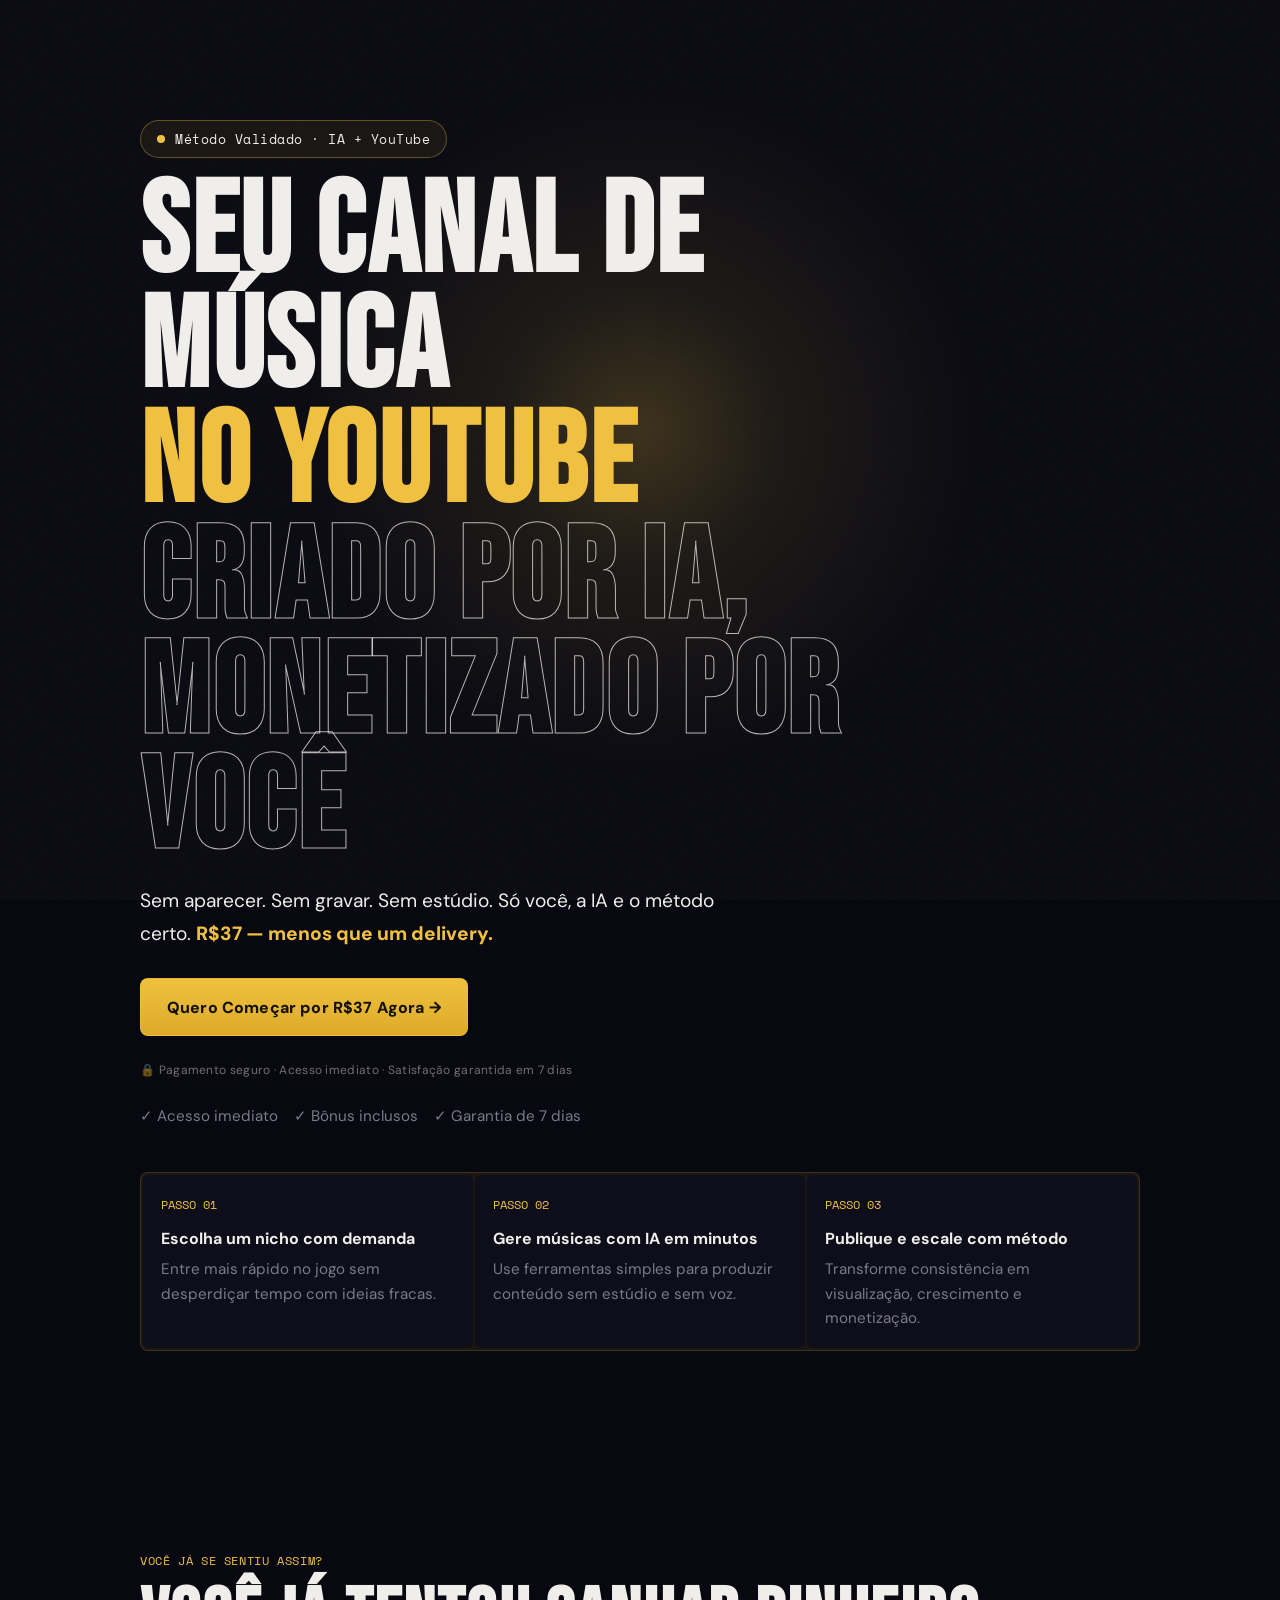
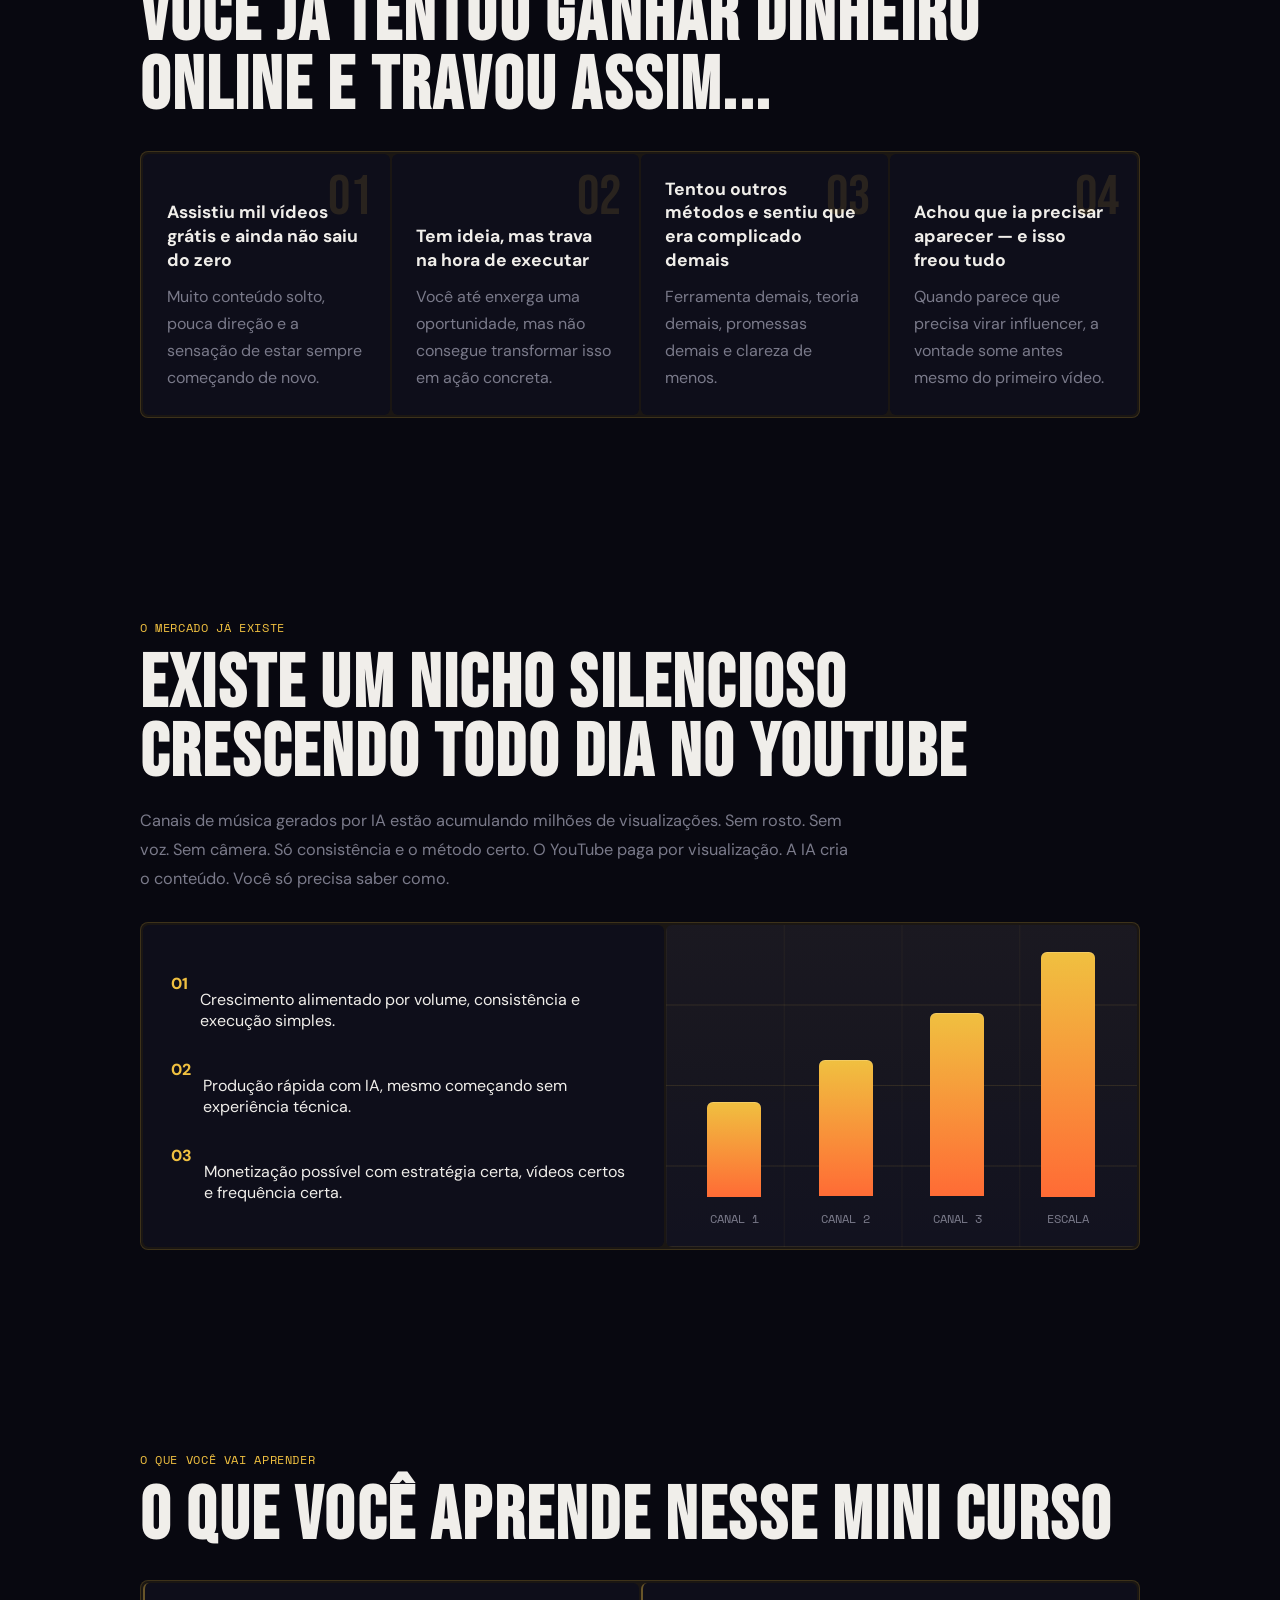
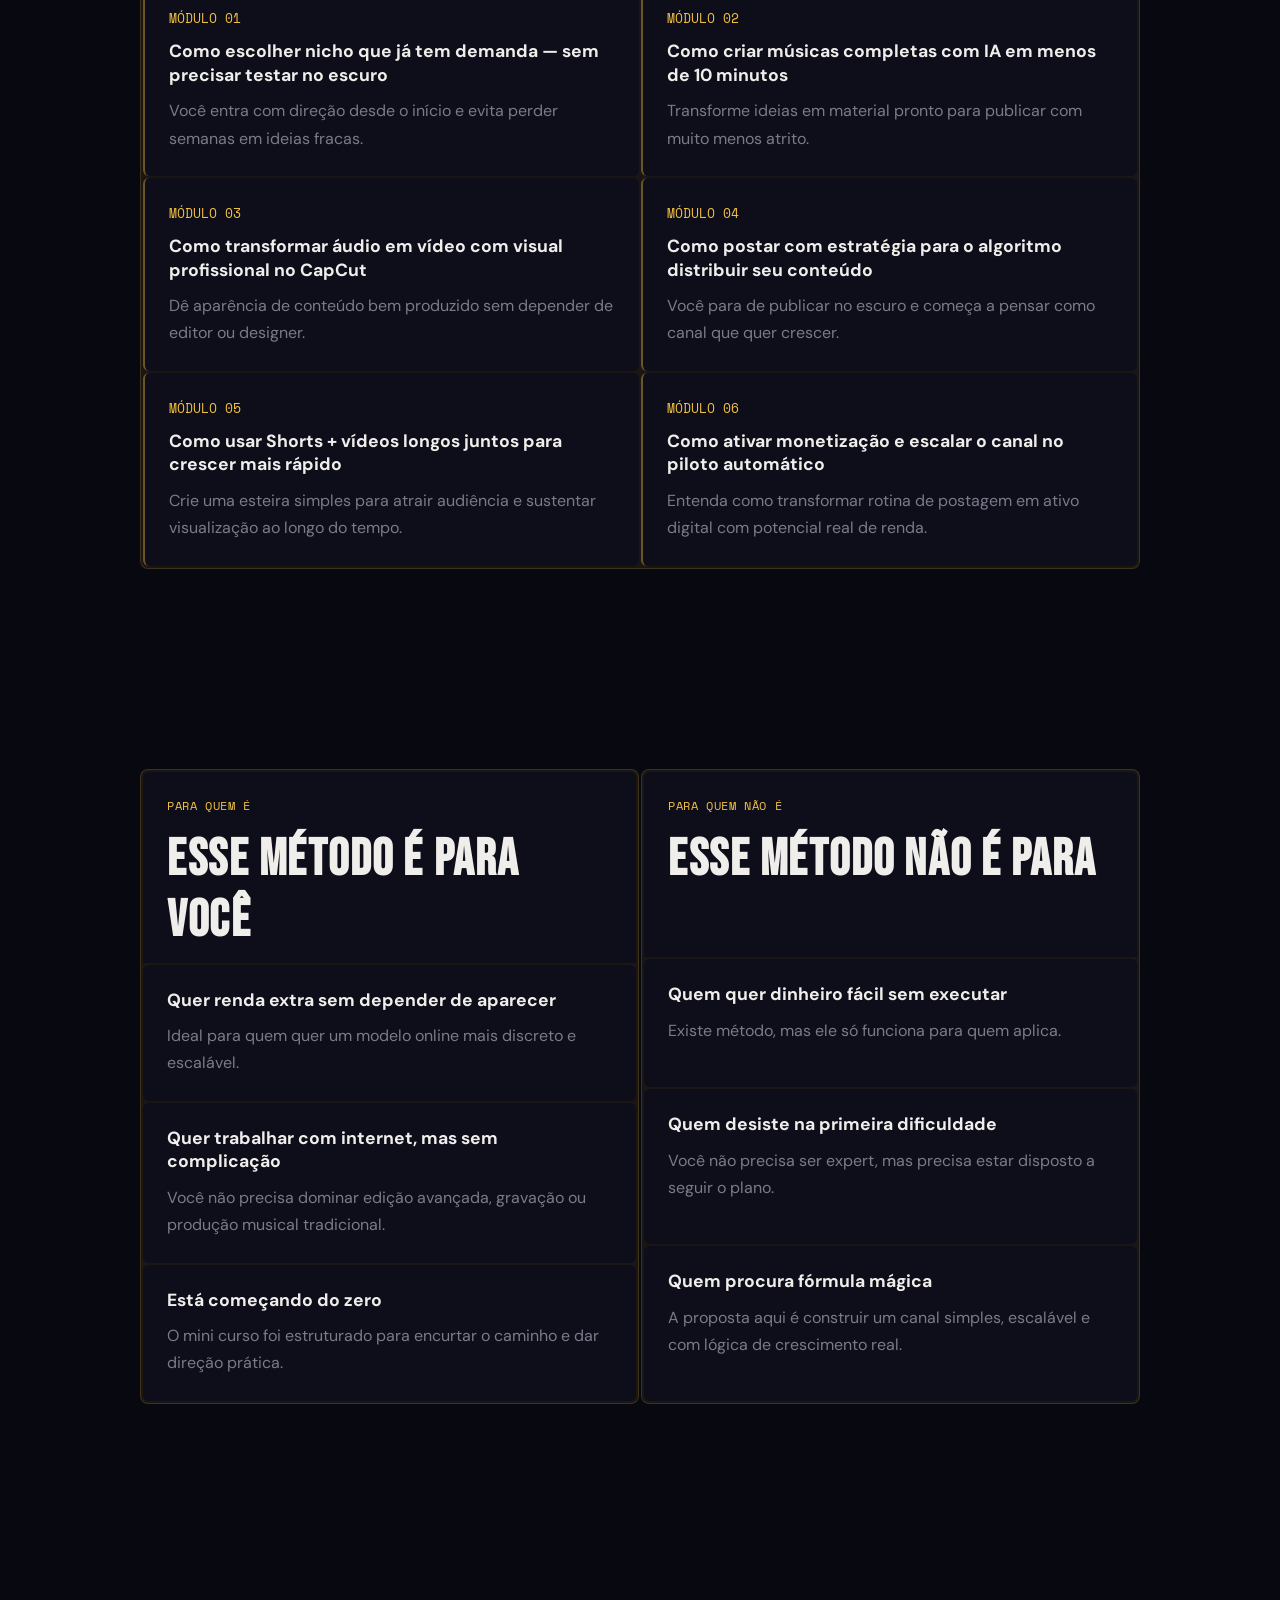
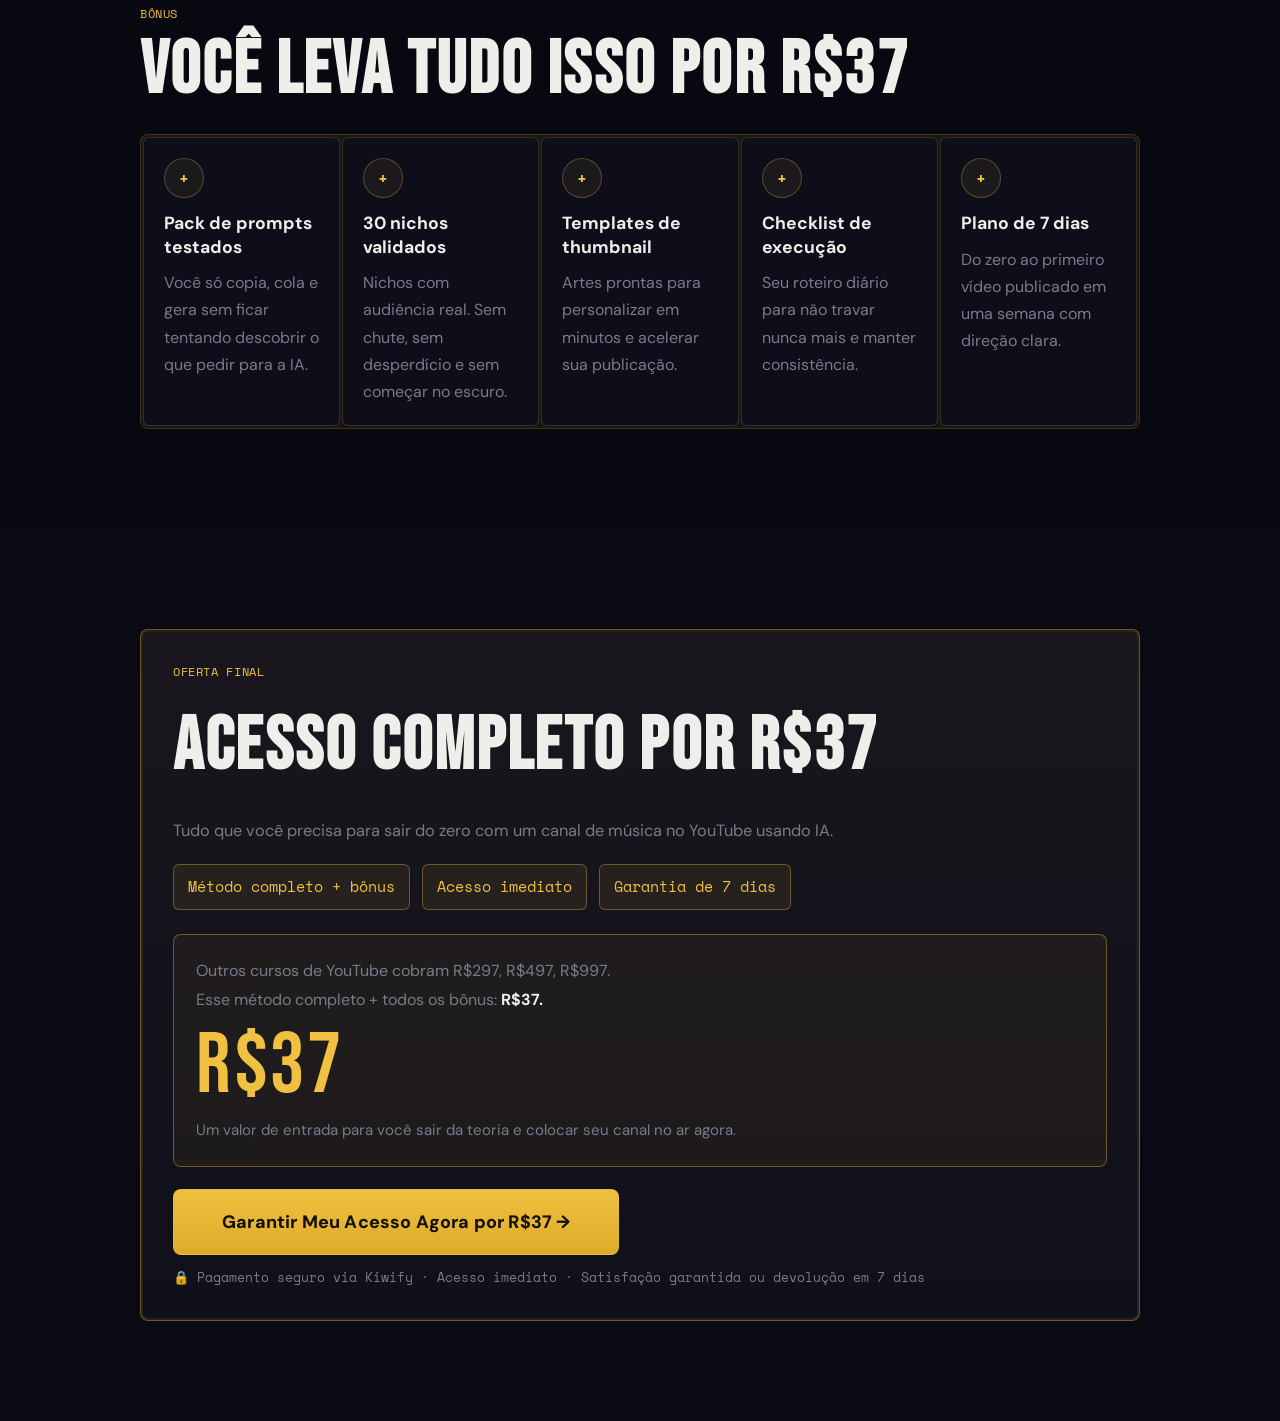
==== commit ad3a4103: "Add CTA polish and sticky bar" ====
--- a/index.html
+++ b/index.html
@@ -235,6 +235,13 @@
       line-height: 1.7;
     }
 
+    .social-proof {
+      font-size: 12px;
+      color: rgba(240, 238, 234, 0.45);
+      margin-top: 12px;
+      letter-spacing: 0.3px;
+    }
+
     .hero-stage {
       margin-top: 14px;
       display: grid;
@@ -511,8 +518,11 @@
       display: inline-flex;
       align-items: center;
       justify-content: center;
-      width: 28px;
-      height: 28px;
+      width: 40px;
+      height: 40px;
+      min-width: 40px;
+      min-height: 40px;
+      flex-shrink: 0;
       margin-bottom: 14px;
       border: 1px solid rgba(240, 192, 64, 0.28);
       border-radius: 50%;
@@ -528,6 +538,7 @@
 
     .bonus-card {
       border: 1px solid rgba(240, 192, 64, 0.18);
+      padding: 20px;
     }
 
     .offer {
@@ -620,6 +631,44 @@
       line-height: 1.6;
     }
 
+    #sticky-bar {
+      position: fixed;
+      top: 0;
+      left: 0;
+      right: 0;
+      background: #f0c040;
+      color: #080810;
+      display: flex;
+      align-items: center;
+      justify-content: center;
+      gap: 24px;
+      padding: 12px 24px;
+      font-size: 14px;
+      font-weight: 600;
+      z-index: 1000;
+      transform: translateY(-100%);
+      transition: transform 0.3s ease;
+    }
+
+    #sticky-bar a {
+      background: #080810;
+      color: #f0c040;
+      padding: 8px 20px;
+      border-radius: 4px;
+      text-decoration: none;
+      font-weight: 700;
+      white-space: nowrap;
+    }
+
+    #sticky-bar.visible {
+      transform: translateY(0);
+    }
+
+    @keyframes pulse-btn {
+      0%, 100% { box-shadow: 0 0 0 0 rgba(240,192,64,0.5); }
+      50% { box-shadow: 0 0 0 12px rgba(240,192,64,0); }
+    }
+
     @keyframes fadeDown {
       from {
         opacity: 0;
@@ -686,6 +735,13 @@
         width: 100%;
       }
 
+      #sticky-bar {
+        flex-direction: column;
+        gap: 10px;
+        padding: 12px 16px;
+        text-align: center;
+      }
+
       .hero-actions,
       .cta-row {
         align-items: stretch;
@@ -702,6 +758,11 @@
   </style>
 </head>
 <body>
+  <div id="sticky-bar">
+    <span>Canal de música com IA — Método completo</span>
+    <a href="https://pay.kiwify.com.br/JuglQmA" target="_blank" rel="noopener noreferrer">Garantir por R$37 →</a>
+  </div>
+
   <main class="page">
     <section class="hero section">
       <div class="container hero-grid">
@@ -724,6 +785,7 @@
 
           <div class="hero-actions">
             <a class="cta-button" href="https://pay.kiwify.com.br/JuglQmA" target="_blank" rel="noopener noreferrer">Quero Começar por R$37 Agora →</a>
+            <p class="social-proof">🔒 Pagamento seguro · Acesso imediato · Satisfação garantida em 7 dias</p>
             <div class="hero-proof">✓ Acesso imediato &nbsp;&nbsp; ✓ Bônus inclusos &nbsp;&nbsp; ✓ Garantia de 7 dias</div>
           </div>
         </div>
@@ -977,7 +1039,7 @@
             </div>
 
             <div class="cta-row">
-              <a class="cta-button" href="https://pay.kiwify.com.br/JuglQmA" target="_blank" rel="noopener noreferrer">Garantir Meu Acesso Agora por R$37 →</a>
+              <a class="cta-button" href="https://pay.kiwify.com.br/JuglQmA" target="_blank" rel="noopener noreferrer" style="font-size: 18px; font-weight: 800; padding: 20px 48px; animation: pulse-btn 2s infinite;">Garantir Meu Acesso Agora por R$37 →</a>
               <div class="micro-badge">🔒 Pagamento seguro via Kiwify · Acesso imediato · Satisfação garantida ou devolução em 7 dias</div>
             </div>
           </div>
@@ -985,5 +1047,15 @@
       </div>
     </section>
   </main>
+  <script>
+    window.addEventListener('scroll', () => {
+      const bar = document.getElementById('sticky-bar');
+      if (window.scrollY > 400) {
+        bar.classList.add('visible');
+      } else {
+        bar.classList.remove('visible');
+      }
+    });
+  </script>
 </body>
 </html>
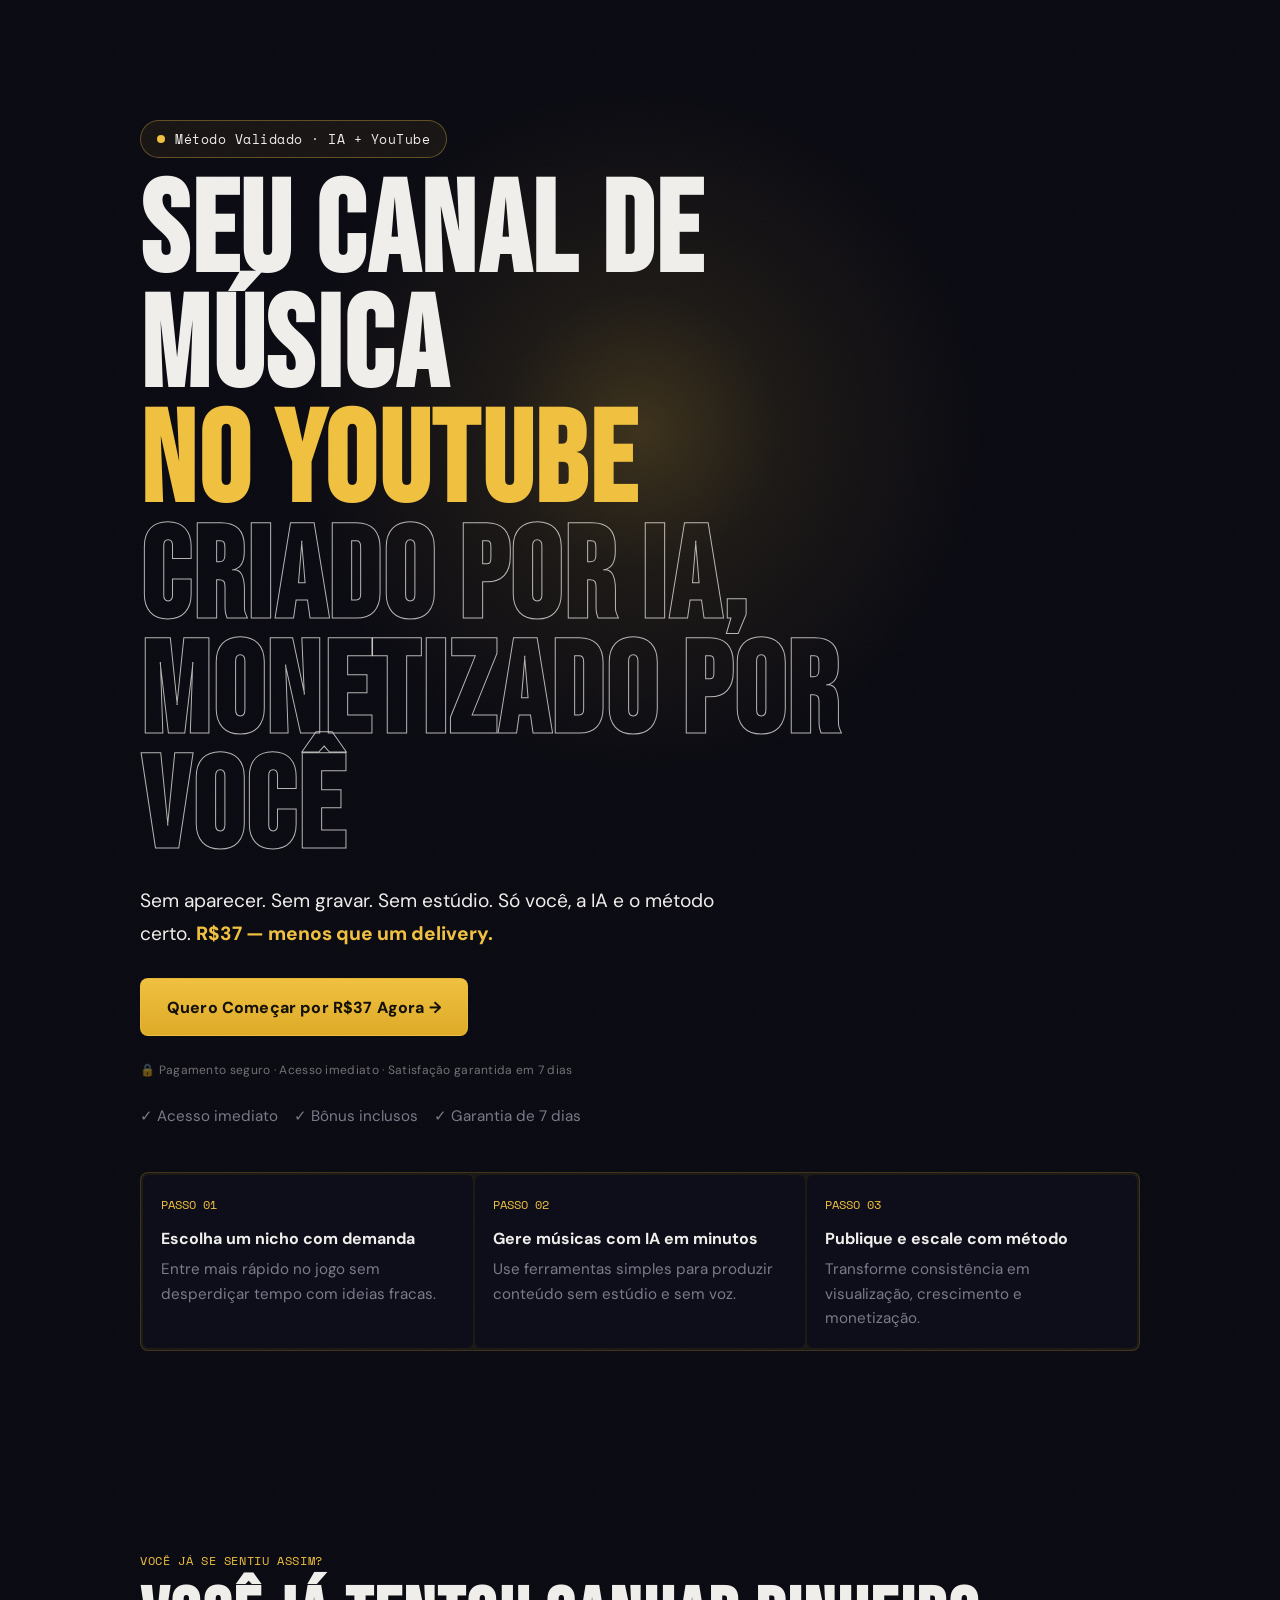
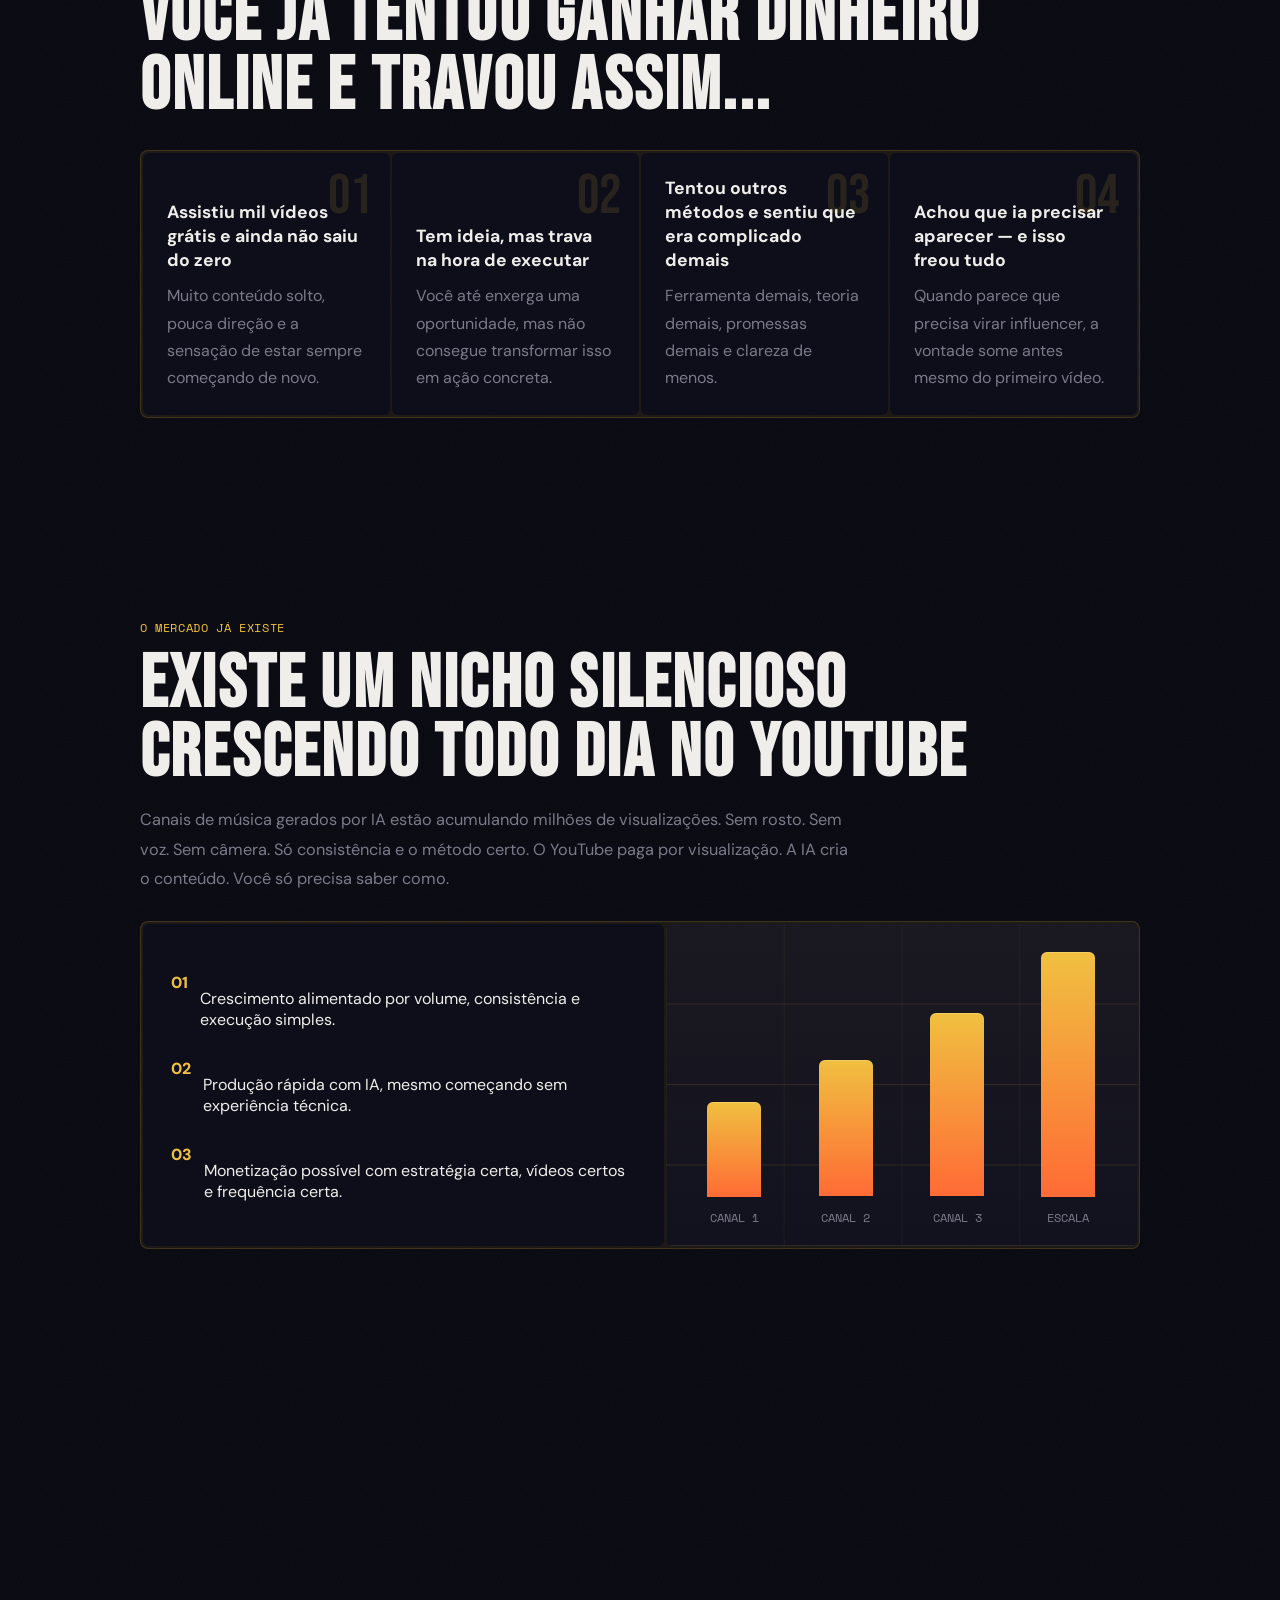
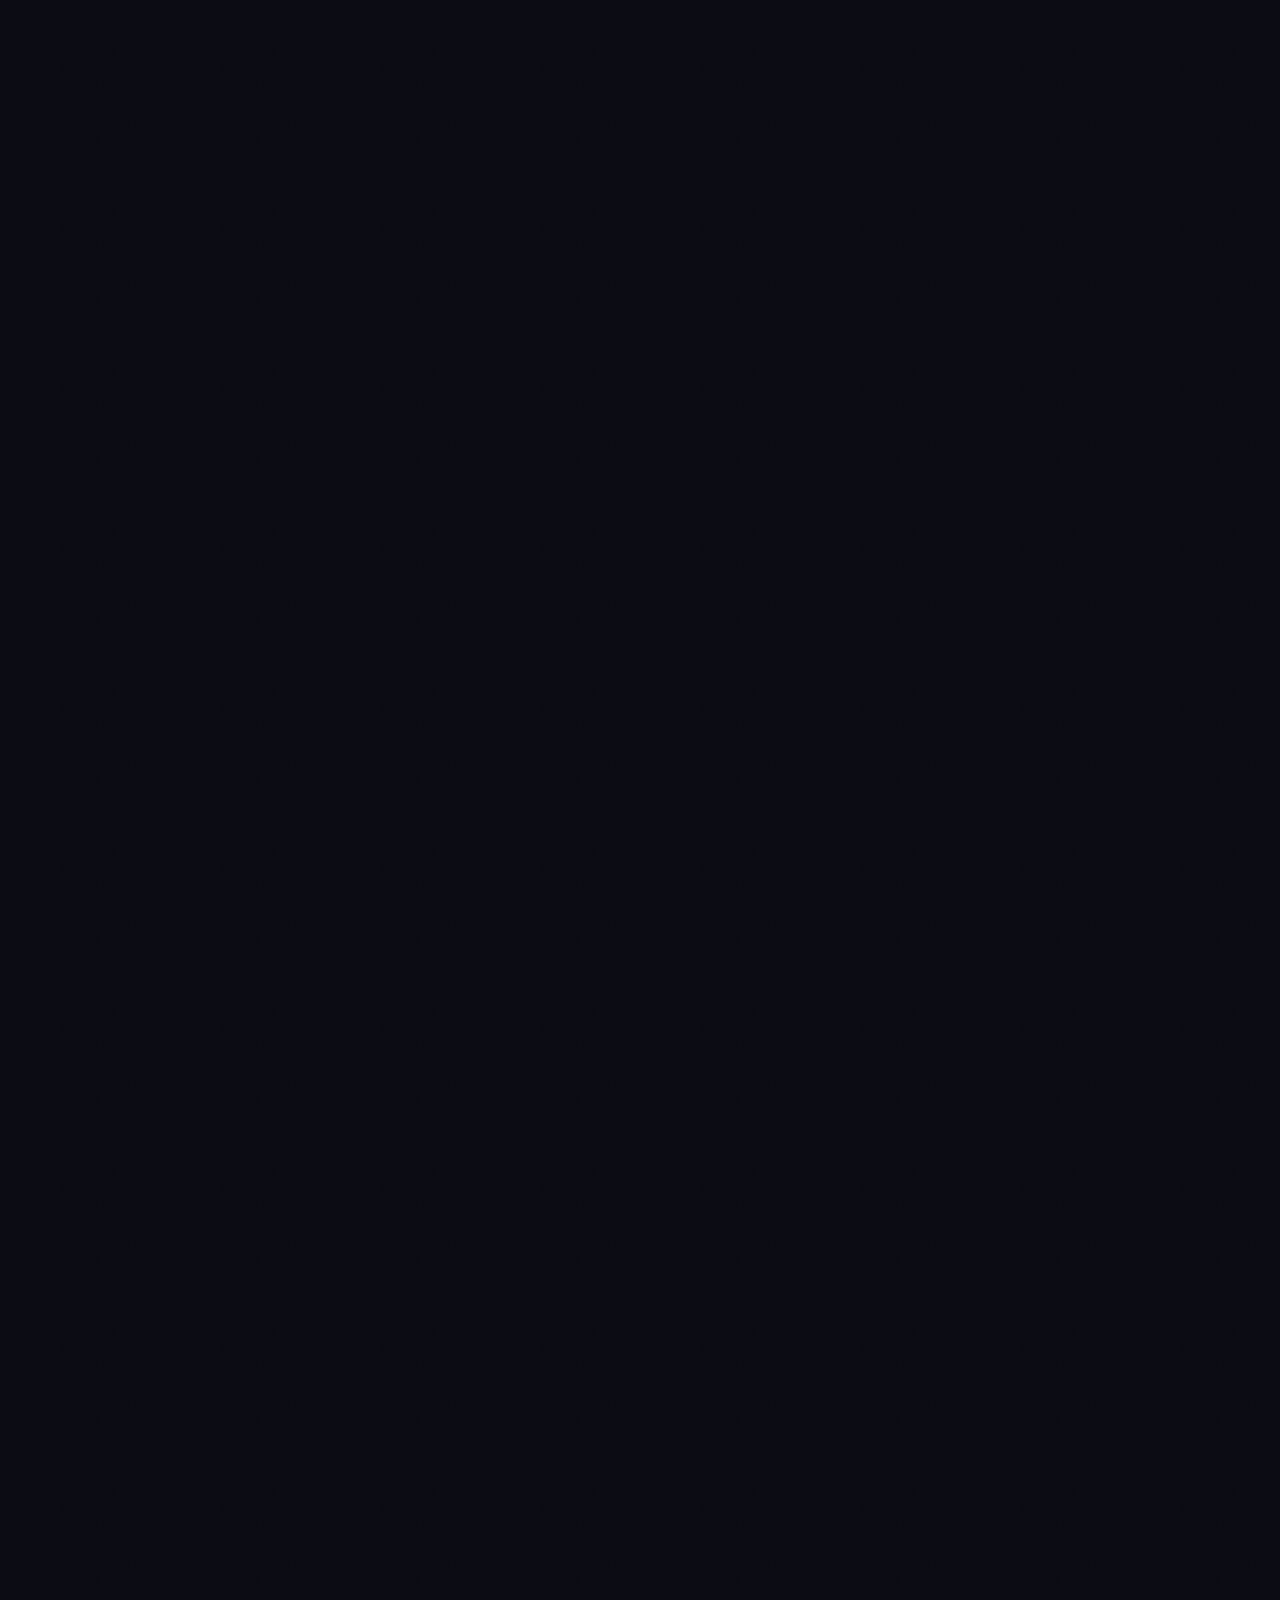
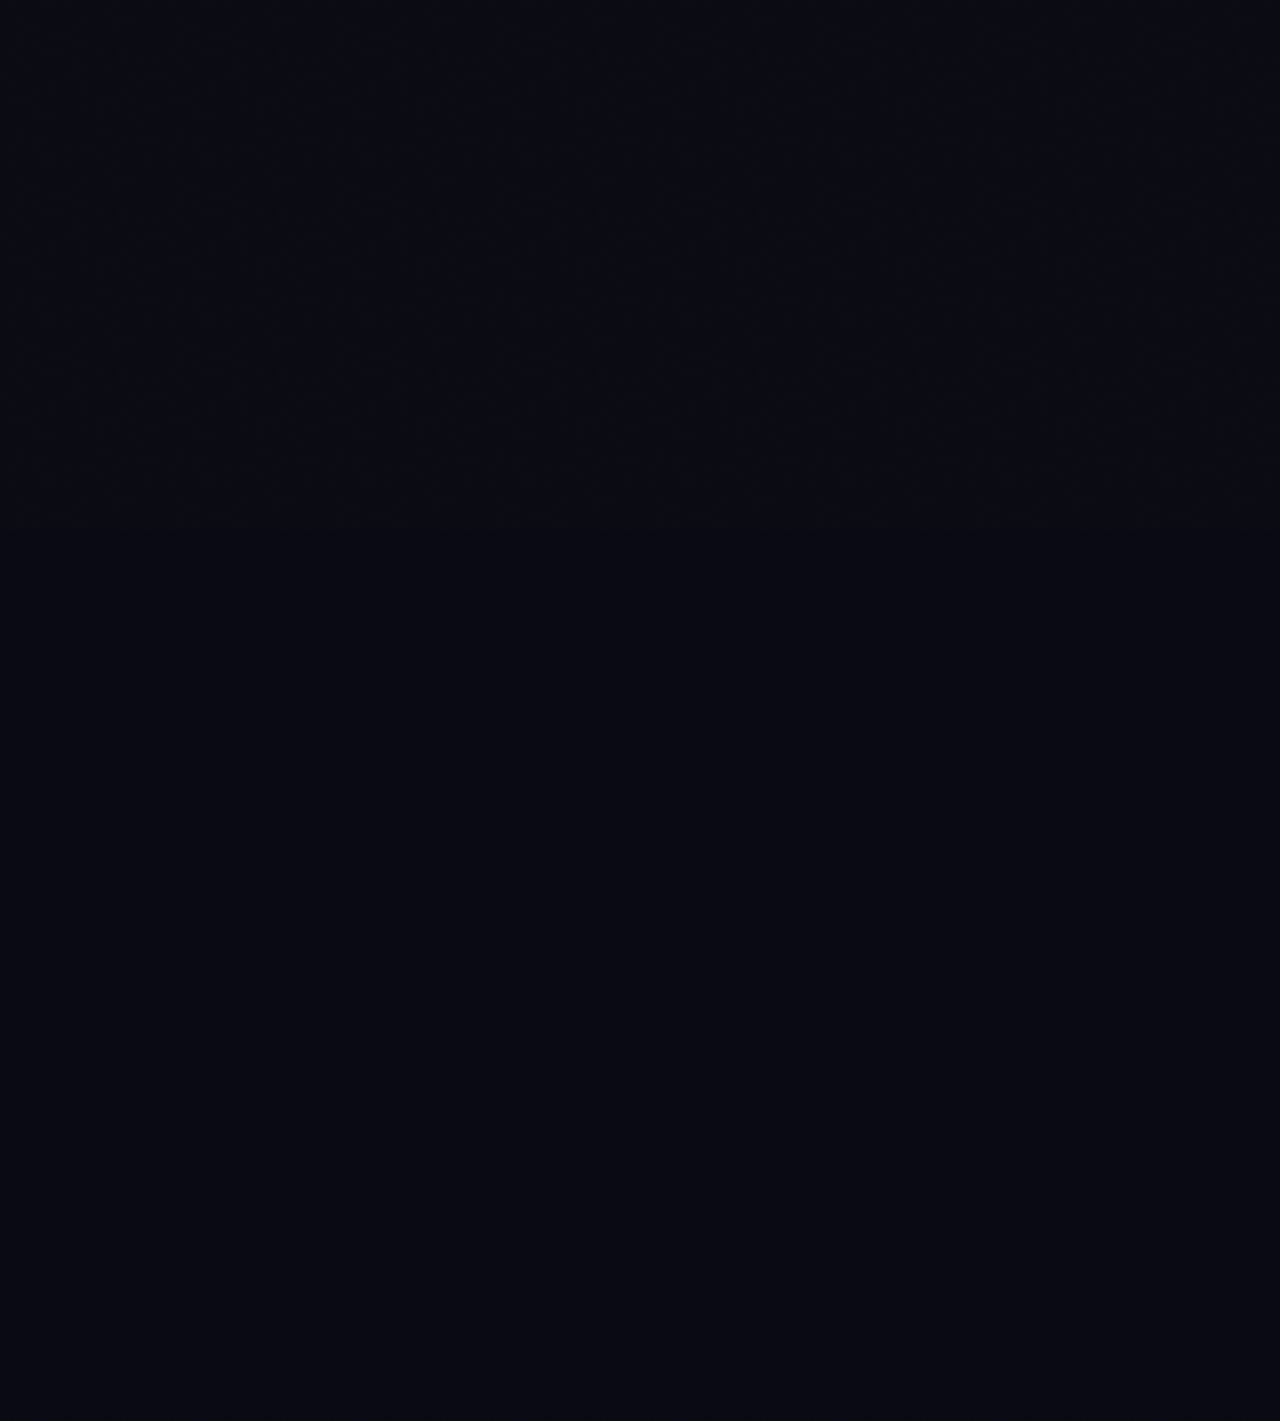
==== commit 12fa79c4: "Optimize mobile performance for landing page" ====
--- a/index.html
+++ b/index.html
@@ -2,7 +2,7 @@
 <html lang="pt-BR">
 <head>
   <meta charset="UTF-8">
-  <meta name="viewport" content="width=device-width, initial-scale=1.0">
+  <meta name="viewport" content="width=device-width, initial-scale=1, viewport-fit=cover">
   <title>Seu Canal de Música no YouTube — Criado por IA, Monetizado por Você</title>
   <meta name="description" content="Aprenda a criar um canal de música no YouTube com IA, sem aparecer, sem gravar e sem estúdio. Acesso imediato por R$37.">
   <meta property="og:title" content="Seu Canal de Música no YouTube — Criado por IA, Monetizado por Você">
@@ -11,7 +11,9 @@
   <meta property="og:url" content="https://vendas-rho-three.vercel.app/">
   <link rel="preconnect" href="https://fonts.googleapis.com">
   <link rel="preconnect" href="https://fonts.gstatic.com" crossorigin>
-  <link href="https://fonts.googleapis.com/css2?family=Bebas+Neue&family=DM+Sans:wght@400;500;700;800&family=Space+Mono:wght@400;700&display=swap" rel="stylesheet">
+  <link rel="preload" as="style" href="https://fonts.googleapis.com/css2?family=Bebas+Neue&family=DM+Sans:wght@400;500;700;800&family=Space+Mono:wght@400;700&display=swap">
+  <link href="https://fonts.googleapis.com/css2?family=Bebas+Neue&family=DM+Sans:wght@400;500;700;800&family=Space+Mono:wght@400;700&display=swap" rel="stylesheet" media="print" onload="this.media='all'">
+  <noscript><link href="https://fonts.googleapis.com/css2?family=Bebas+Neue&family=DM+Sans:wght@400;500;700;800&family=Space+Mono:wght@400;700&display=swap" rel="stylesheet"></noscript>
   <style>
     :root {
       --bg: #080810;
@@ -46,12 +48,11 @@
 
     body::before {
       content: "";
-      position: fixed;
+      position: absolute;
       inset: 0;
       pointer-events: none;
       opacity: 0.04;
       background-image: url("data:image/svg+xml,%3Csvg xmlns='http://www.w3.org/2000/svg' width='160' height='160' viewBox='0 0 160 160'%3E%3Cfilter id='n'%3E%3CfeTurbulence type='fractalNoise' baseFrequency='0.85' numOctaves='2' stitchTiles='stitch'/%3E%3C/filter%3E%3Crect width='160' height='160' filter='url(%23n)' opacity='1'/%3E%3C/svg%3E");
-      mix-blend-mode: screen;
     }
 
     a {
@@ -66,6 +67,11 @@
 
     .section {
       padding: 100px 24px;
+    }
+
+    .section:not(.hero) {
+      content-visibility: auto;
+      contain-intrinsic-size: 1px 900px;
     }
 
     .container {
@@ -87,6 +93,7 @@
       font-size: 0.8rem;
       letter-spacing: 0.04em;
       animation: fadeDown 0.7s ease both;
+      will-change: transform, opacity;
     }
 
     .eyebrow-dot {
@@ -96,6 +103,7 @@
       background: var(--gold);
       box-shadow: 0 0 0 rgba(240, 192, 64, 0.6);
       animation: pulse 1.8s infinite;
+      will-change: transform, opacity;
     }
 
     .hero {
@@ -117,7 +125,6 @@
       top: 70px;
       transform: translateX(-50%);
       background: radial-gradient(circle, rgba(240, 192, 64, 0.22) 0%, rgba(240, 192, 64, 0.08) 28%, rgba(240, 192, 64, 0) 68%);
-      filter: blur(6px);
       pointer-events: none;
     }
 
@@ -207,6 +214,7 @@
       overflow: hidden;
       transition: transform 180ms ease, box-shadow 180ms ease;
       box-shadow: 0 0 0 rgba(240, 192, 64, 0);
+      will-change: transform;
     }
 
     .cta-button::after {
@@ -447,6 +455,7 @@
       animation: growBar 1.2s ease both;
       background: linear-gradient(180deg, var(--gold), var(--orange));
       box-shadow: inset 0 1px 0 rgba(255, 255, 255, 0.18);
+      will-change: transform;
     }
 
     .bar-1 { height: 34%; animation-delay: 0.05s; }
@@ -648,6 +657,7 @@
       z-index: 1000;
       transform: translateY(-100%);
       transition: transform 0.3s ease;
+      will-change: transform;
     }
 
     #sticky-bar a {
@@ -719,16 +729,75 @@
       .section {
         padding: 84px 20px;
       }
+
+      .chart-box {
+        min-height: 260px;
+      }
     }
 
     @media (max-width: 640px) {
+      .section {
+        padding: 72px 16px;
+      }
+
+      .container {
+        width: 100%;
+      }
+
+      .hero {
+        padding-top: 82px;
+        padding-bottom: 72px;
+      }
+
+      .hero::before {
+        width: 460px;
+        height: 460px;
+        top: 40px;
+      }
+
+      .eyebrow {
+        min-height: 34px;
+        padding: 6px 12px;
+        font-size: 0.7rem;
+        line-height: 1.3;
+      }
+
       .hero-title {
         font-size: clamp(3.2rem, 18vw, 5.2rem);
+        line-height: 0.94;
       }
 
       .section-title,
       .stack-title {
         font-size: clamp(2.2rem, 12vw, 3.6rem);
+        line-height: 0.98;
+      }
+
+      .hero-subtitle,
+      .section-copy,
+      .card p,
+      .stage-card p {
+        font-size: 0.95rem;
+        line-height: 1.65;
+      }
+
+      .card h3,
+      .stage-card strong {
+        font-size: 1rem;
+      }
+
+      .hero-proof,
+      .social-proof,
+      .micro-badge {
+        max-width: 100%;
+        line-height: 1.6;
+      }
+
+      .grid-shell,
+      .hero-stage,
+      .stack,
+      .offer-shell {
+        margin-top: 22px;
       }
 
       .cta-button {
@@ -739,6 +808,12 @@
         flex-direction: column;
         gap: 10px;
         padding: 12px 16px;
+        text-align: center;
+        font-size: 12px;
+      }
+
+      #sticky-bar a {
+        width: 100%;
         text-align: center;
       }
 
@@ -753,6 +828,70 @@
       .stage-card,
       .stack-head {
         padding: 20px;
+      }
+
+      .chart-box {
+        min-height: 220px;
+        gap: 10px;
+        padding: 18px 14px 14px;
+      }
+
+      .bar {
+        max-width: 42px;
+      }
+    }
+
+    @media (max-width: 420px) {
+      .section {
+        padding: 64px 14px;
+      }
+
+      .hero {
+        padding-top: 74px;
+        padding-bottom: 64px;
+      }
+
+      .hero-title {
+        font-size: clamp(2.8rem, 17vw, 4.4rem);
+      }
+
+      .hero-subtitle {
+        font-size: 0.92rem;
+      }
+
+      .section-title,
+      .stack-title {
+        font-size: clamp(2rem, 11vw, 3rem);
+      }
+
+      .price-highlight {
+        font-size: clamp(2.8rem, 16vw, 4.2rem);
+      }
+
+      .price-box,
+      .offer-main,
+      .opportunity-panel,
+      .card,
+      .stage-card,
+      .stack-head {
+        padding: 18px;
+      }
+
+      .cta-button {
+        min-height: 56px;
+        padding: 18px 20px !important;
+        font-size: 0.98rem !important;
+      }
+
+      .chart-box {
+        min-height: 200px;
+      }
+
+      .bar-label,
+      .section-kicker,
+      .lesson-index,
+      .stage-label {
+        font-size: 0.7rem;
       }
     }
   </style>
@@ -1048,14 +1187,24 @@
     </section>
   </main>
   <script>
-    window.addEventListener('scroll', () => {
+    (() => {
       const bar = document.getElementById('sticky-bar');
-      if (window.scrollY > 400) {
-        bar.classList.add('visible');
-      } else {
-        bar.classList.remove('visible');
-      }
-    });
+      let ticking = false;
+
+      const updateStickyBar = () => {
+        bar.classList.toggle('visible', window.scrollY > 400);
+        ticking = false;
+      };
+
+      window.addEventListener('scroll', () => {
+        if (!ticking) {
+          window.requestAnimationFrame(updateStickyBar);
+          ticking = true;
+        }
+      }, { passive: true });
+
+      updateStickyBar();
+    })();
   </script>
 </body>
 </html>
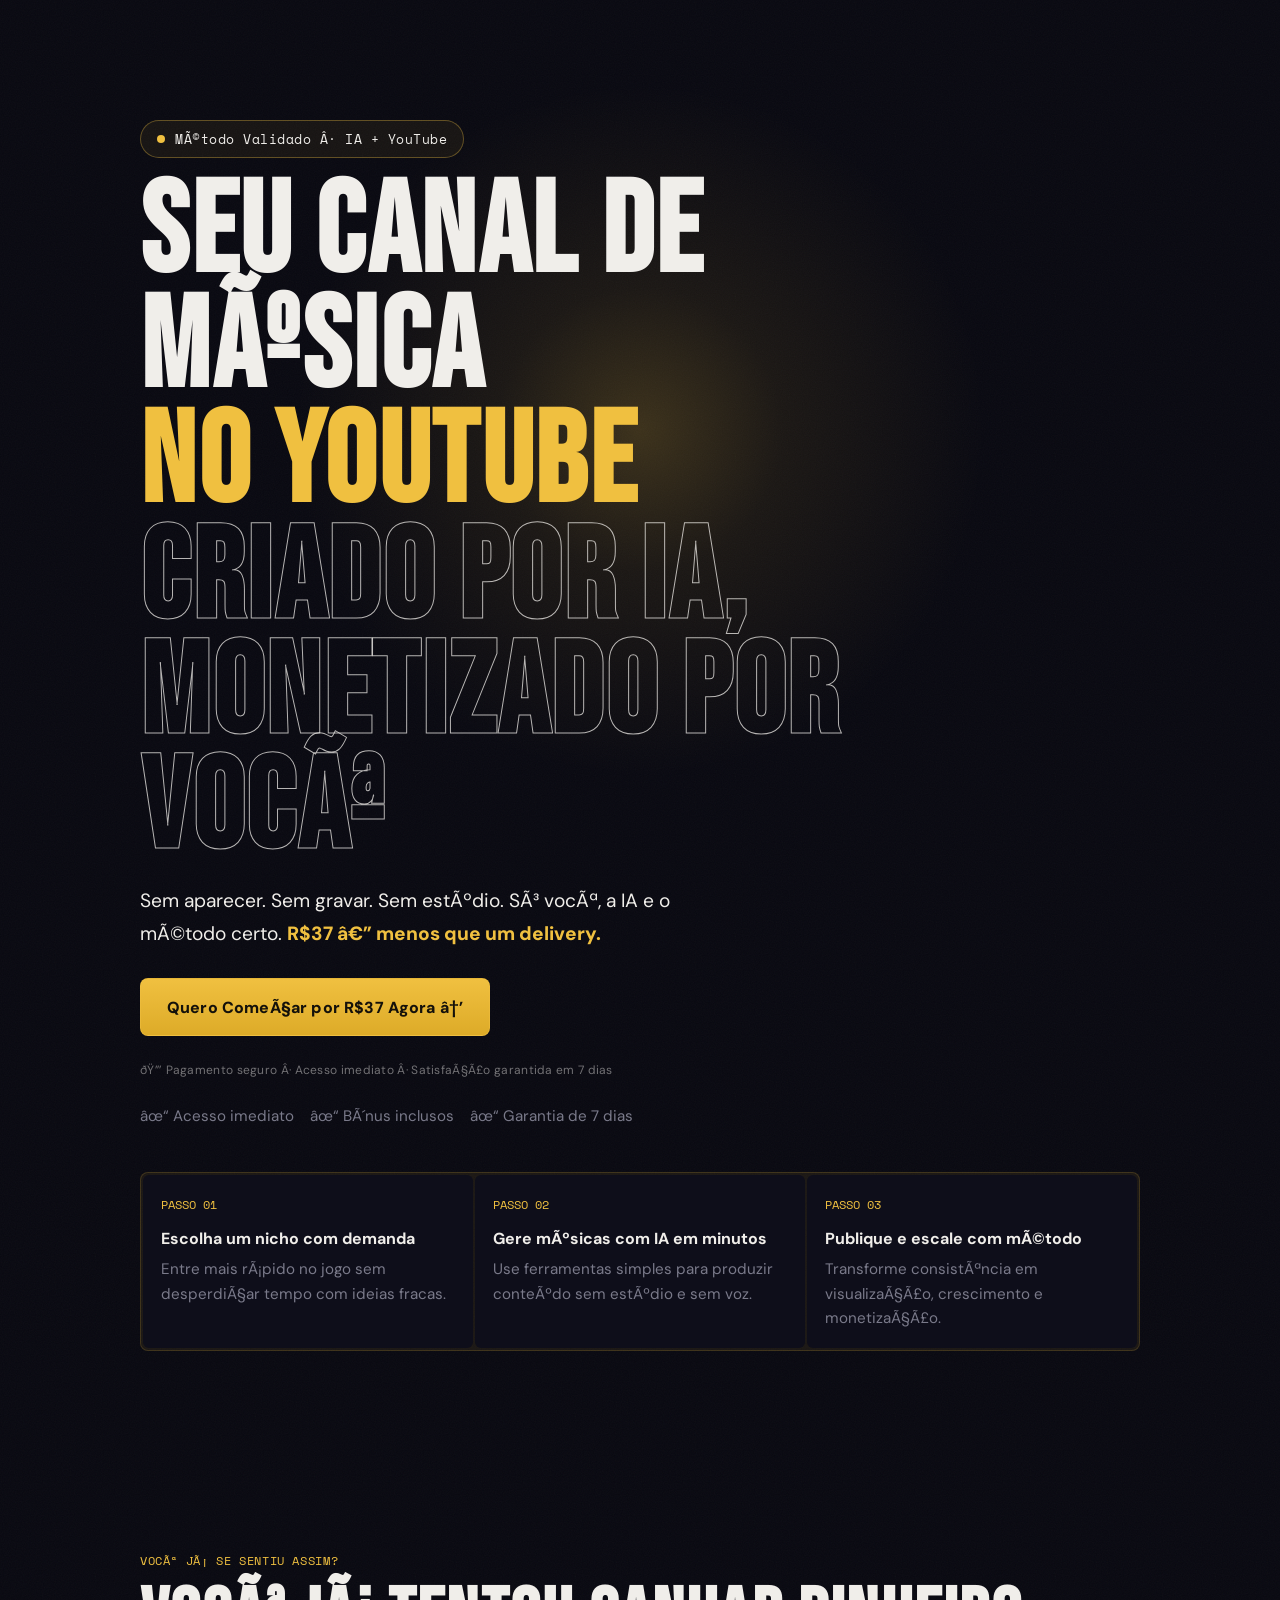
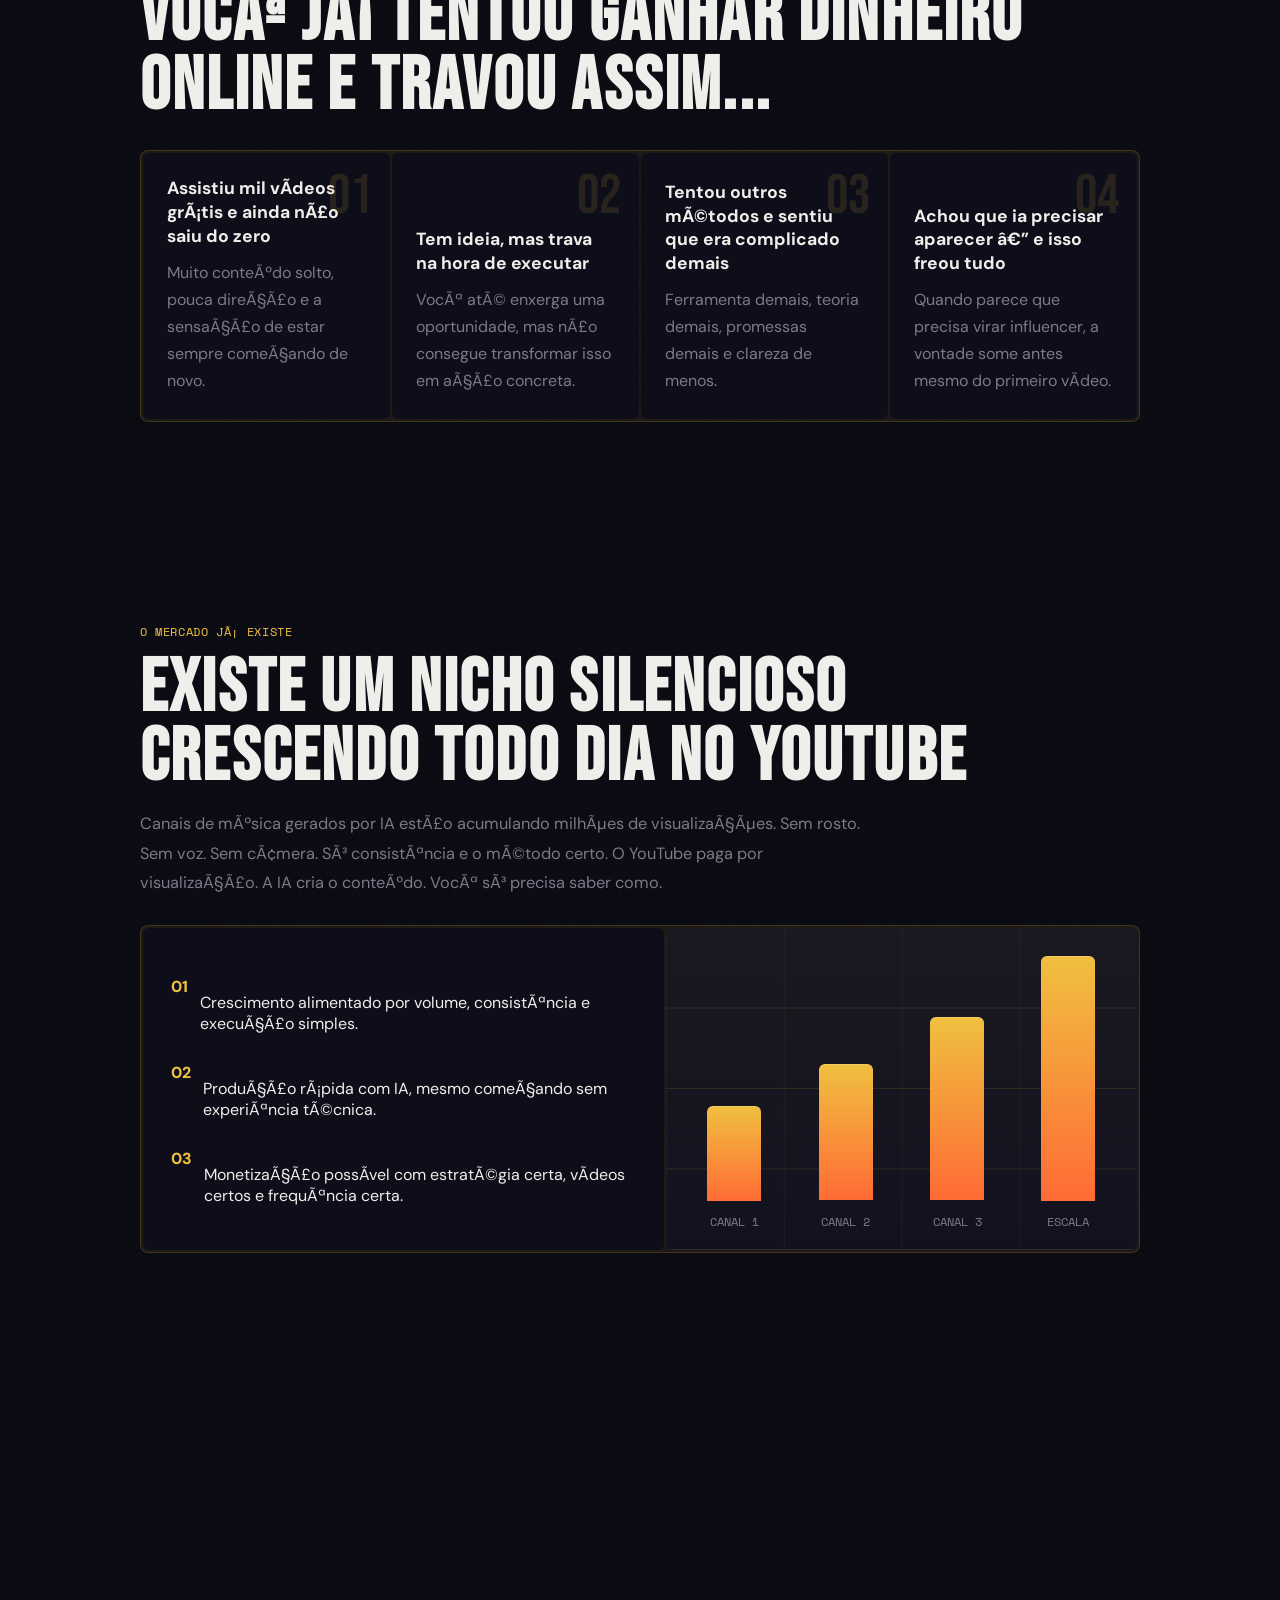
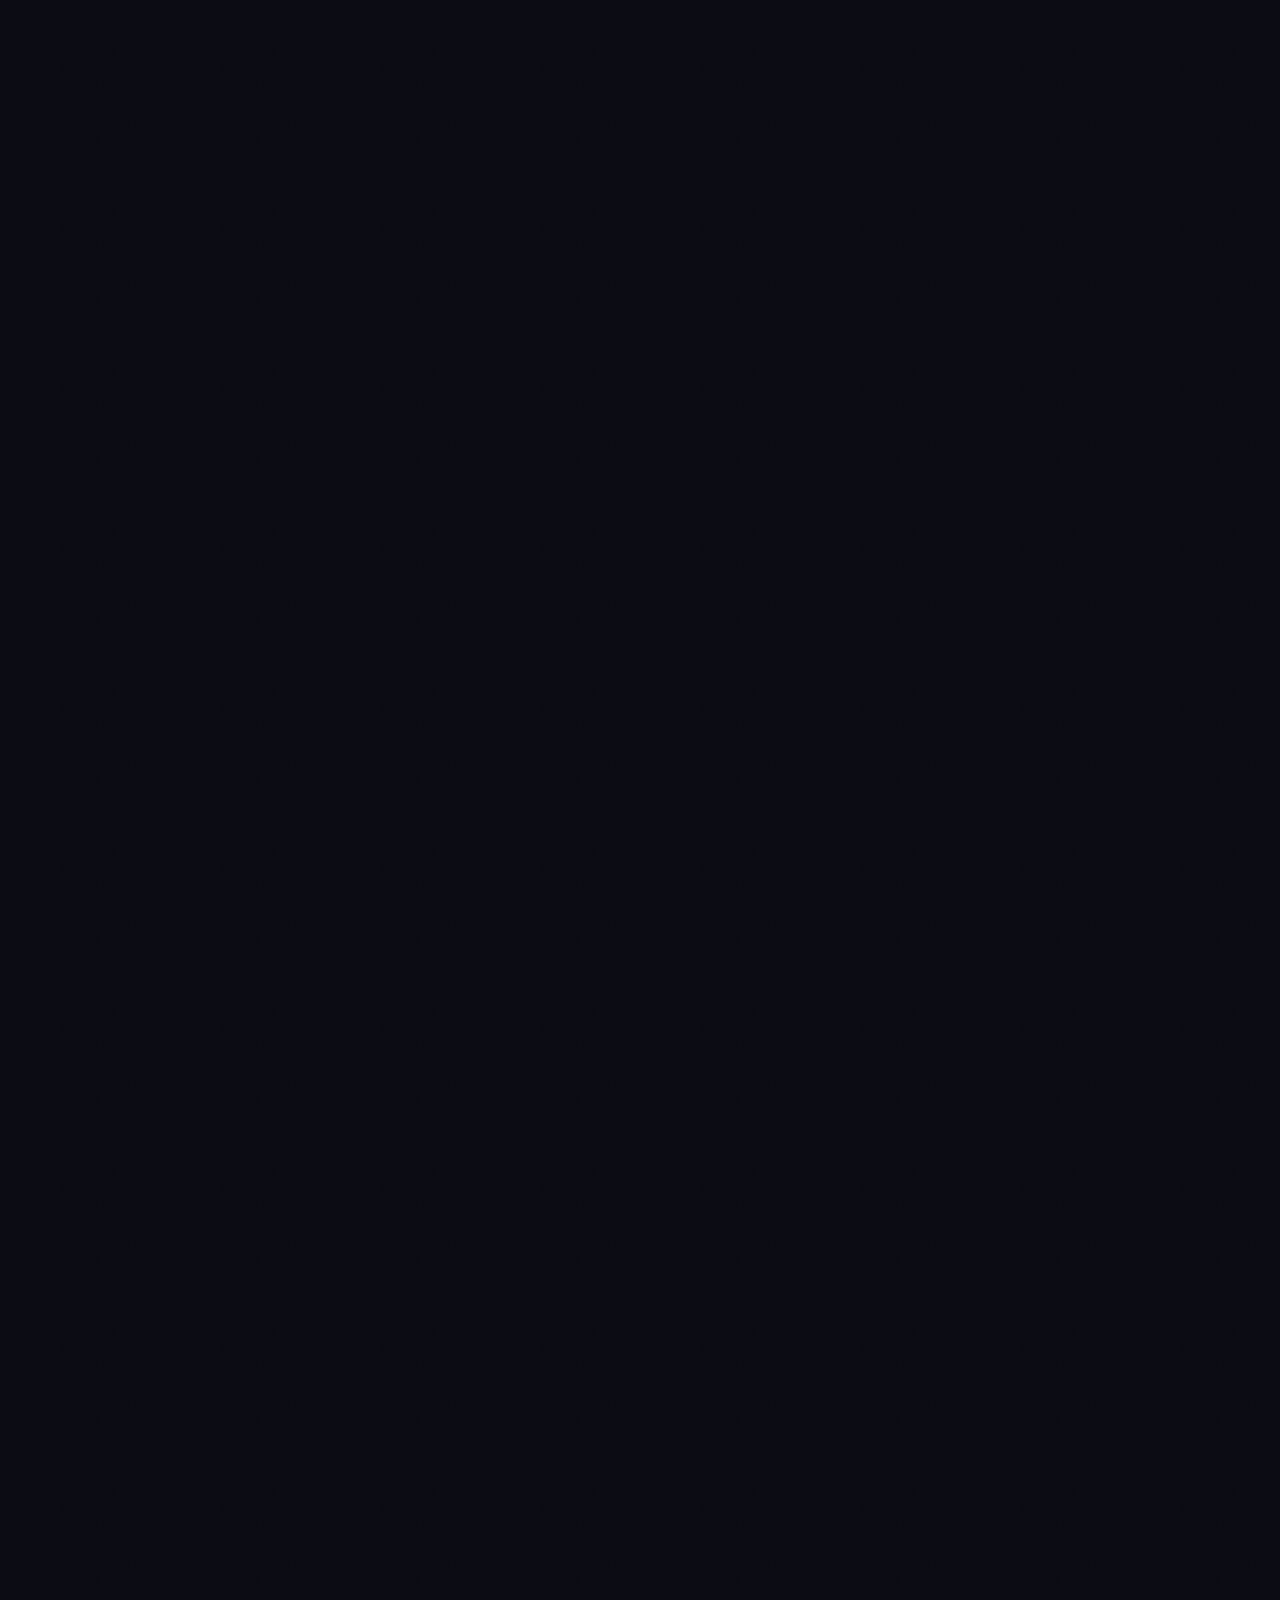
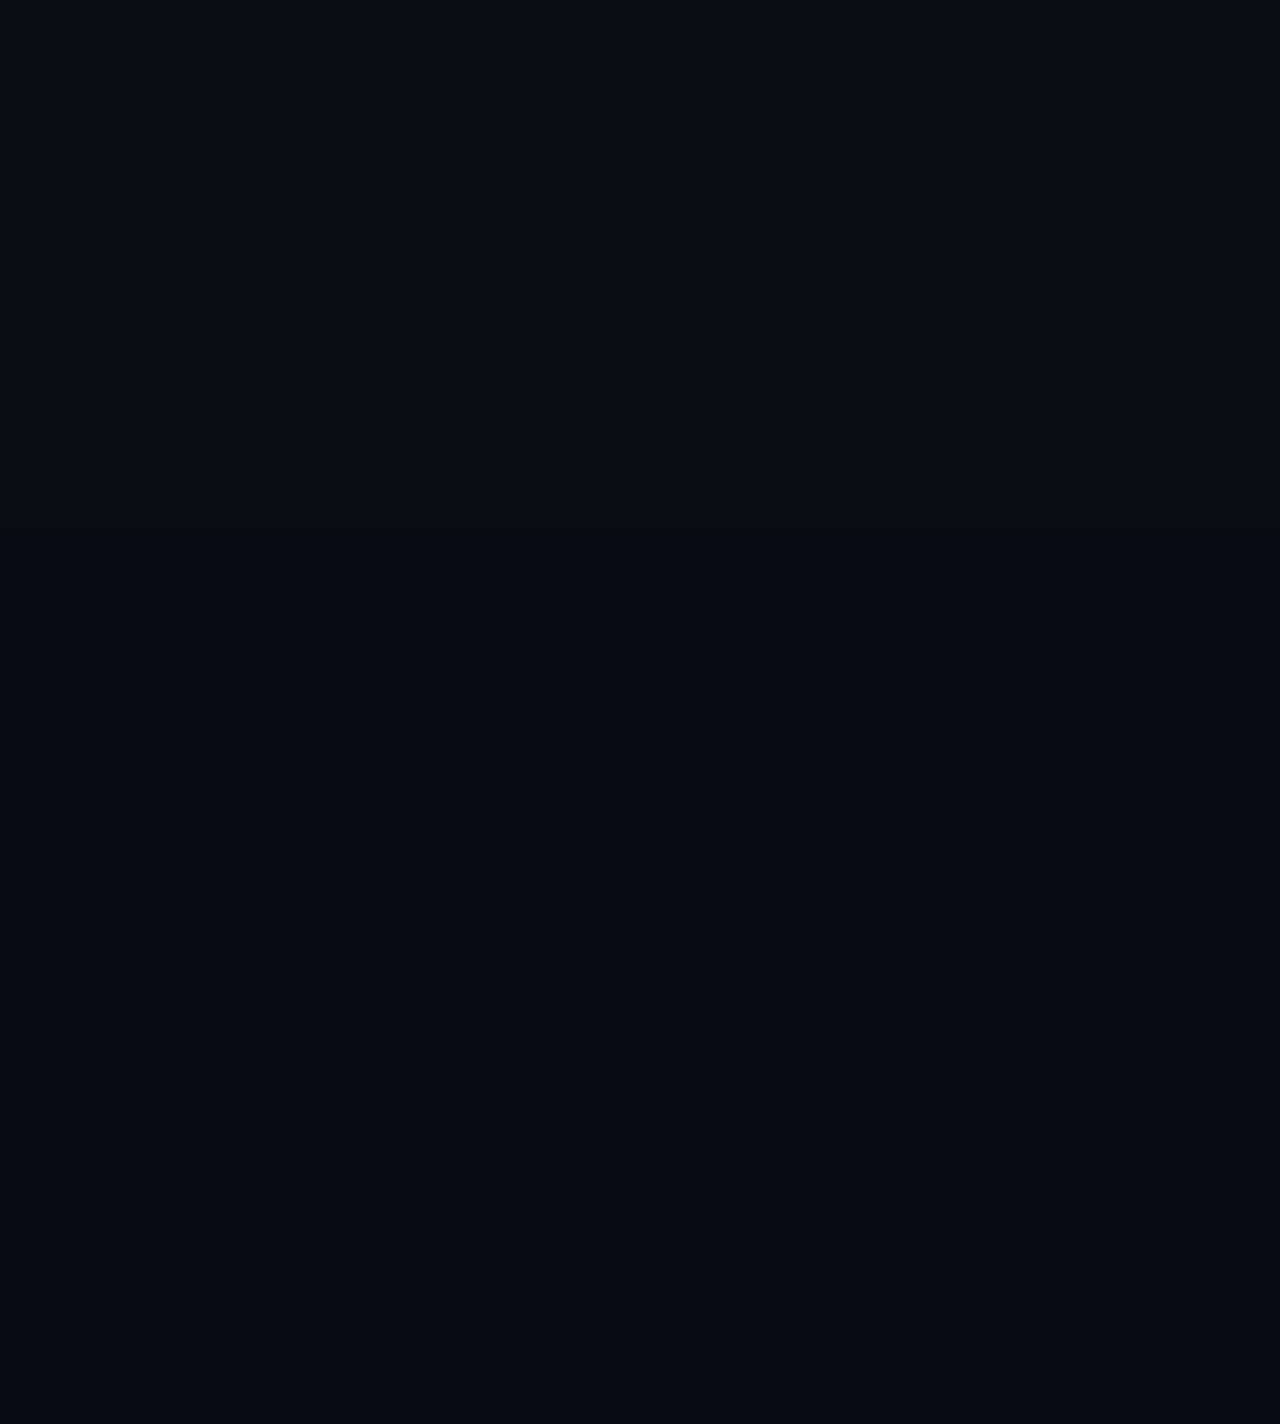
==== commit ce3f9c9e: "Add Meta Pixel" ====
--- a/index.html
+++ b/index.html
@@ -1,12 +1,30 @@
-<!DOCTYPE html>
+﻿<!DOCTYPE html>
 <html lang="pt-BR">
 <head>
   <meta charset="UTF-8">
   <meta name="viewport" content="width=device-width, initial-scale=1, viewport-fit=cover">
   <title>Seu Canal de Música no YouTube — Criado por IA, Monetizado por Você</title>
-  <meta name="description" content="Aprenda a criar um canal de música no YouTube com IA, sem aparecer, sem gravar e sem estúdio. Acesso imediato por R$37.">
-  <meta property="og:title" content="Seu Canal de Música no YouTube — Criado por IA, Monetizado por Você">
-  <meta property="og:description" content="Sem aparecer. Sem gravar. Sem estúdio. Só você, a IA e o método certo. R$37.">
+  <!-- Meta Pixel Code -->
+  <script>
+  !function(f,b,e,v,n,t,s)
+  {if(f.fbq)return;n=f.fbq=function(){n.callMethod?
+  n.callMethod.apply(n,arguments):n.queue.push(arguments)};
+  if(!f._fbq)f._fbq=n;n.push=n;n.loaded=!0;n.version='2.0';
+  n.queue=[];t=b.createElement(e);t.async=!0;
+  t.src=v;s=b.getElementsByTagName(e)[0];
+  s.parentNode.insertBefore(t,s)}(window, document,'script',
+  'https://connect.facebook.net/en_US/fbevents.js');
+  fbq('init', '4130829990566064');
+  fbq('track', 'PageView');
+  </script>
+  <noscript>
+  <img height="1" width="1" style="display:none"
+  src="https://www.facebook.com/tr?id=4130829990566064&ev=PageView&noscript=1"/>
+  </noscript>
+  <!-- End Meta Pixel Code -->
+  <meta name="description" content="Aprenda a criar um canal de música no YouTube com IA, sem aparecer, sem gravar e sem estúdio. Acesso imediato por R.">
+  <meta property="og:title" content="Seu Canal de MÃºsica no YouTube â€” Criado por IA, Monetizado por VocÃª">
+  <meta property="og:description" content="Sem aparecer. Sem gravar. Sem estÃºdio. SÃ³ vocÃª, a IA e o mÃ©todo certo. R$37.">
   <meta property="og:type" content="website">
   <meta property="og:url" content="https://vendas-rho-three.vercel.app/">
   <link rel="preconnect" href="https://fonts.googleapis.com">
@@ -898,8 +916,8 @@
 </head>
 <body>
   <div id="sticky-bar">
-    <span>Canal de música com IA — Método completo</span>
-    <a href="https://pay.kiwify.com.br/JuglQmA" target="_blank" rel="noopener noreferrer">Garantir por R$37 →</a>
+    <span>Canal de mÃºsica com IA â€” MÃ©todo completo</span>
+    <a href="https://pay.kiwify.com.br/JuglQmA" target="_blank" rel="noopener noreferrer">Garantir por R$37 â†’</a>
   </div>
 
   <main class="page">
@@ -908,24 +926,24 @@
         <div class="hero-copy">
           <div class="eyebrow">
             <span class="eyebrow-dot"></span>
-            <span>Método Validado · IA + YouTube</span>
+            <span>MÃ©todo Validado Â· IA + YouTube</span>
           </div>
 
           <h1 class="hero-title">
-            <span class="line">Seu Canal de Música</span>
+            <span class="line">Seu Canal de MÃºsica</span>
             <span class="line line-gold">no YouTube</span>
-            <span class="line line-outline">Criado por IA, Monetizado por Você</span>
+            <span class="line line-outline">Criado por IA, Monetizado por VocÃª</span>
           </h1>
 
           <p class="hero-subtitle">
-            Sem aparecer. Sem gravar. Sem estúdio. Só você, a IA e o método certo.
-            <strong>R$37 — menos que um delivery.</strong>
+            Sem aparecer. Sem gravar. Sem estÃºdio. SÃ³ vocÃª, a IA e o mÃ©todo certo.
+            <strong>R$37 â€” menos que um delivery.</strong>
           </p>
 
           <div class="hero-actions">
-            <a class="cta-button" href="https://pay.kiwify.com.br/JuglQmA" target="_blank" rel="noopener noreferrer">Quero Começar por R$37 Agora →</a>
-            <p class="social-proof">🔒 Pagamento seguro · Acesso imediato · Satisfação garantida em 7 dias</p>
-            <div class="hero-proof">✓ Acesso imediato &nbsp;&nbsp; ✓ Bônus inclusos &nbsp;&nbsp; ✓ Garantia de 7 dias</div>
+            <a class="cta-button" href="https://pay.kiwify.com.br/JuglQmA" target="_blank" rel="noopener noreferrer">Quero ComeÃ§ar por R$37 Agora â†’</a>
+            <p class="social-proof">ðŸ”’ Pagamento seguro Â· Acesso imediato Â· SatisfaÃ§Ã£o garantida em 7 dias</p>
+            <div class="hero-proof">âœ“ Acesso imediato &nbsp;&nbsp; âœ“ BÃ´nus inclusos &nbsp;&nbsp; âœ“ Garantia de 7 dias</div>
           </div>
         </div>
 
@@ -934,17 +952,17 @@
             <article class="stage-card">
               <span class="stage-label">PASSO 01</span>
               <strong>Escolha um nicho com demanda</strong>
-              <p>Entre mais rápido no jogo sem desperdiçar tempo com ideias fracas.</p>
+              <p>Entre mais rÃ¡pido no jogo sem desperdiÃ§ar tempo com ideias fracas.</p>
             </article>
             <article class="stage-card">
               <span class="stage-label">PASSO 02</span>
-              <strong>Gere músicas com IA em minutos</strong>
-              <p>Use ferramentas simples para produzir conteúdo sem estúdio e sem voz.</p>
+              <strong>Gere mÃºsicas com IA em minutos</strong>
+              <p>Use ferramentas simples para produzir conteÃºdo sem estÃºdio e sem voz.</p>
             </article>
             <article class="stage-card">
               <span class="stage-label">PASSO 03</span>
-              <strong>Publique e escale com método</strong>
-              <p>Transforme consistência em visualização, crescimento e monetização.</p>
+              <strong>Publique e escale com mÃ©todo</strong>
+              <p>Transforme consistÃªncia em visualizaÃ§Ã£o, crescimento e monetizaÃ§Ã£o.</p>
             </article>
           </div>
         </div>
@@ -953,30 +971,30 @@
 
     <section class="section">
       <div class="container">
-        <p class="section-kicker">Você já se sentiu assim?</p>
-        <h2 class="section-title">Você já tentou ganhar dinheiro online e travou assim...</h2>
+        <p class="section-kicker">VocÃª jÃ¡ se sentiu assim?</p>
+        <h2 class="section-title">VocÃª jÃ¡ tentou ganhar dinheiro online e travou assim...</h2>
 
         <div class="grid-shell">
           <div class="pain-grid">
             <article class="card pain-card">
               <div class="pain-number">01</div>
-              <h3>Assistiu mil vídeos grátis e ainda não saiu do zero</h3>
-              <p>Muito conteúdo solto, pouca direção e a sensação de estar sempre começando de novo.</p>
+              <h3>Assistiu mil vÃ­deos grÃ¡tis e ainda nÃ£o saiu do zero</h3>
+              <p>Muito conteÃºdo solto, pouca direÃ§Ã£o e a sensaÃ§Ã£o de estar sempre comeÃ§ando de novo.</p>
             </article>
             <article class="card pain-card">
               <div class="pain-number">02</div>
               <h3>Tem ideia, mas trava na hora de executar</h3>
-              <p>Você até enxerga uma oportunidade, mas não consegue transformar isso em ação concreta.</p>
+              <p>VocÃª atÃ© enxerga uma oportunidade, mas nÃ£o consegue transformar isso em aÃ§Ã£o concreta.</p>
             </article>
             <article class="card pain-card">
               <div class="pain-number">03</div>
-              <h3>Tentou outros métodos e sentiu que era complicado demais</h3>
+              <h3>Tentou outros mÃ©todos e sentiu que era complicado demais</h3>
               <p>Ferramenta demais, teoria demais, promessas demais e clareza de menos.</p>
             </article>
             <article class="card pain-card">
               <div class="pain-number">04</div>
-              <h3>Achou que ia precisar aparecer — e isso freou tudo</h3>
-              <p>Quando parece que precisa virar influencer, a vontade some antes mesmo do primeiro vídeo.</p>
+              <h3>Achou que ia precisar aparecer â€” e isso freou tudo</h3>
+              <p>Quando parece que precisa virar influencer, a vontade some antes mesmo do primeiro vÃ­deo.</p>
             </article>
           </div>
         </div>
@@ -985,21 +1003,21 @@
 
     <section class="section">
       <div class="container">
-        <p class="section-kicker">O mercado já existe</p>
+        <p class="section-kicker">O mercado jÃ¡ existe</p>
         <h2 class="section-title">Existe um nicho silencioso crescendo todo dia no YouTube</h2>
         <p class="section-copy">
-          Canais de música gerados por IA estão acumulando milhões de visualizações.
-          Sem rosto. Sem voz. Sem câmera. Só consistência e o método certo.
-          O YouTube paga por visualização. A IA cria o conteúdo. Você só precisa saber como.
+          Canais de mÃºsica gerados por IA estÃ£o acumulando milhÃµes de visualizaÃ§Ãµes.
+          Sem rosto. Sem voz. Sem cÃ¢mera. SÃ³ consistÃªncia e o mÃ©todo certo.
+          O YouTube paga por visualizaÃ§Ã£o. A IA cria o conteÃºdo. VocÃª sÃ³ precisa saber como.
         </p>
 
         <div class="grid-shell">
           <div class="opportunity-grid">
             <div class="opportunity-panel">
               <div class="opportunity-list">
-                <div><span>01</span><p>Crescimento alimentado por volume, consistência e execução simples.</p></div>
-                <div><span>02</span><p>Produção rápida com IA, mesmo começando sem experiência técnica.</p></div>
-                <div><span>03</span><p>Monetização possível com estratégia certa, vídeos certos e frequência certa.</p></div>
+                <div><span>01</span><p>Crescimento alimentado por volume, consistÃªncia e execuÃ§Ã£o simples.</p></div>
+                <div><span>02</span><p>ProduÃ§Ã£o rÃ¡pida com IA, mesmo comeÃ§ando sem experiÃªncia tÃ©cnica.</p></div>
+                <div><span>03</span><p>MonetizaÃ§Ã£o possÃ­vel com estratÃ©gia certa, vÃ­deos certos e frequÃªncia certa.</p></div>
               </div>
             </div>
             <div class="chart-box" aria-hidden="true">
@@ -1027,39 +1045,39 @@
 
     <section class="section">
       <div class="container">
-        <p class="section-kicker">O que você vai aprender</p>
-        <h2 class="section-title">O Que Você Aprende Nesse Mini Curso</h2>
+        <p class="section-kicker">O que vocÃª vai aprender</p>
+        <h2 class="section-title">O Que VocÃª Aprende Nesse Mini Curso</h2>
 
         <div class="grid-shell">
           <div class="lesson-grid">
             <article class="card lesson-card">
-              <span class="lesson-index">MÓDULO 01</span>
-              <h3>Como escolher nicho que já tem demanda — sem precisar testar no escuro</h3>
-              <p>Você entra com direção desde o início e evita perder semanas em ideias fracas.</p>
+              <span class="lesson-index">MÃ“DULO 01</span>
+              <h3>Como escolher nicho que jÃ¡ tem demanda â€” sem precisar testar no escuro</h3>
+              <p>VocÃª entra com direÃ§Ã£o desde o inÃ­cio e evita perder semanas em ideias fracas.</p>
             </article>
             <article class="card lesson-card">
-              <span class="lesson-index">MÓDULO 02</span>
-              <h3>Como criar músicas completas com IA em menos de 10 minutos</h3>
+              <span class="lesson-index">MÃ“DULO 02</span>
+              <h3>Como criar mÃºsicas completas com IA em menos de 10 minutos</h3>
               <p>Transforme ideias em material pronto para publicar com muito menos atrito.</p>
             </article>
             <article class="card lesson-card">
-              <span class="lesson-index">MÓDULO 03</span>
-              <h3>Como transformar áudio em vídeo com visual profissional no CapCut</h3>
-              <p>Dê aparência de conteúdo bem produzido sem depender de editor ou designer.</p>
+              <span class="lesson-index">MÃ“DULO 03</span>
+              <h3>Como transformar Ã¡udio em vÃ­deo com visual profissional no CapCut</h3>
+              <p>DÃª aparÃªncia de conteÃºdo bem produzido sem depender de editor ou designer.</p>
             </article>
             <article class="card lesson-card">
-              <span class="lesson-index">MÓDULO 04</span>
-              <h3>Como postar com estratégia para o algoritmo distribuir seu conteúdo</h3>
-              <p>Você para de publicar no escuro e começa a pensar como canal que quer crescer.</p>
+              <span class="lesson-index">MÃ“DULO 04</span>
+              <h3>Como postar com estratÃ©gia para o algoritmo distribuir seu conteÃºdo</h3>
+              <p>VocÃª para de publicar no escuro e comeÃ§a a pensar como canal que quer crescer.</p>
             </article>
             <article class="card lesson-card">
-              <span class="lesson-index">MÓDULO 05</span>
-              <h3>Como usar Shorts + vídeos longos juntos para crescer mais rápido</h3>
-              <p>Crie uma esteira simples para atrair audiência e sustentar visualização ao longo do tempo.</p>
+              <span class="lesson-index">MÃ“DULO 05</span>
+              <h3>Como usar Shorts + vÃ­deos longos juntos para crescer mais rÃ¡pido</h3>
+              <p>Crie uma esteira simples para atrair audiÃªncia e sustentar visualizaÃ§Ã£o ao longo do tempo.</p>
             </article>
             <article class="card lesson-card">
-              <span class="lesson-index">MÓDULO 06</span>
-              <h3>Como ativar monetização e escalar o canal no piloto automático</h3>
+              <span class="lesson-index">MÃ“DULO 06</span>
+              <h3>Como ativar monetizaÃ§Ã£o e escalar o canal no piloto automÃ¡tico</h3>
               <p>Entenda como transformar rotina de postagem em ativo digital com potencial real de renda.</p>
             </article>
           </div>
@@ -1072,42 +1090,42 @@
         <div class="audience-layout">
           <div class="stack">
             <div class="stack-head">
-              <p class="section-kicker">Para quem é</p>
-              <h2 class="stack-title">Esse Método É Para Você</h2>
+              <p class="section-kicker">Para quem Ã©</p>
+              <h2 class="stack-title">Esse MÃ©todo Ã‰ Para VocÃª</h2>
             </div>
             <div class="stack-grid">
               <article class="card">
                 <h3>Quer renda extra sem depender de aparecer</h3>
-                <p>Ideal para quem quer um modelo online mais discreto e escalável.</p>
+                <p>Ideal para quem quer um modelo online mais discreto e escalÃ¡vel.</p>
               </article>
               <article class="card">
-                <h3>Quer trabalhar com internet, mas sem complicação</h3>
-                <p>Você não precisa dominar edição avançada, gravação ou produção musical tradicional.</p>
+                <h3>Quer trabalhar com internet, mas sem complicaÃ§Ã£o</h3>
+                <p>VocÃª nÃ£o precisa dominar ediÃ§Ã£o avanÃ§ada, gravaÃ§Ã£o ou produÃ§Ã£o musical tradicional.</p>
               </article>
               <article class="card">
-                <h3>Está começando do zero</h3>
-                <p>O mini curso foi estruturado para encurtar o caminho e dar direção prática.</p>
+                <h3>EstÃ¡ comeÃ§ando do zero</h3>
+                <p>O mini curso foi estruturado para encurtar o caminho e dar direÃ§Ã£o prÃ¡tica.</p>
               </article>
             </div>
           </div>
 
           <div class="stack">
             <div class="stack-head">
-              <p class="section-kicker">Para quem não é</p>
-              <h2 class="stack-title">Esse Método Não É Para</h2>
+              <p class="section-kicker">Para quem nÃ£o Ã©</p>
+              <h2 class="stack-title">Esse MÃ©todo NÃ£o Ã‰ Para</h2>
             </div>
             <div class="stack-grid">
               <article class="card">
-                <h3>Quem quer dinheiro fácil sem executar</h3>
-                <p>Existe método, mas ele só funciona para quem aplica.</p>
+                <h3>Quem quer dinheiro fÃ¡cil sem executar</h3>
+                <p>Existe mÃ©todo, mas ele sÃ³ funciona para quem aplica.</p>
               </article>
               <article class="card">
                 <h3>Quem desiste na primeira dificuldade</h3>
-                <p>Você não precisa ser expert, mas precisa estar disposto a seguir o plano.</p>
+                <p>VocÃª nÃ£o precisa ser expert, mas precisa estar disposto a seguir o plano.</p>
               </article>
               <article class="card">
-                <h3>Quem procura fórmula mágica</h3>
-                <p>A proposta aqui é construir um canal simples, escalável e com lógica de crescimento real.</p>
+                <h3>Quem procura fÃ³rmula mÃ¡gica</h3>
+                <p>A proposta aqui Ã© construir um canal simples, escalÃ¡vel e com lÃ³gica de crescimento real.</p>
               </article>
             </div>
           </div>
@@ -1117,35 +1135,35 @@
 
     <section class="section">
       <div class="container">
-        <p class="section-kicker">Bônus</p>
-        <h2 class="section-title">Você Leva Tudo Isso por R$37</h2>
+        <p class="section-kicker">BÃ´nus</p>
+        <h2 class="section-title">VocÃª Leva Tudo Isso por R$37</h2>
 
         <div class="grid-shell">
           <div class="bonus-grid">
             <article class="card bonus-card">
               <span class="plus-icon">+</span>
               <h3>Pack de prompts testados</h3>
-              <p>Você só copia, cola e gera sem ficar tentando descobrir o que pedir para a IA.</p>
+              <p>VocÃª sÃ³ copia, cola e gera sem ficar tentando descobrir o que pedir para a IA.</p>
             </article>
             <article class="card bonus-card">
               <span class="plus-icon">+</span>
               <h3>30 nichos validados</h3>
-              <p>Nichos com audiência real. Sem chute, sem desperdício e sem começar no escuro.</p>
+              <p>Nichos com audiÃªncia real. Sem chute, sem desperdÃ­cio e sem comeÃ§ar no escuro.</p>
             </article>
             <article class="card bonus-card">
               <span class="plus-icon">+</span>
               <h3>Templates de thumbnail</h3>
-              <p>Artes prontas para personalizar em minutos e acelerar sua publicação.</p>
+              <p>Artes prontas para personalizar em minutos e acelerar sua publicaÃ§Ã£o.</p>
             </article>
             <article class="card bonus-card">
               <span class="plus-icon">+</span>
-              <h3>Checklist de execução</h3>
-              <p>Seu roteiro diário para não travar nunca mais e manter consistência.</p>
+              <h3>Checklist de execuÃ§Ã£o</h3>
+              <p>Seu roteiro diÃ¡rio para nÃ£o travar nunca mais e manter consistÃªncia.</p>
             </article>
             <article class="card bonus-card">
               <span class="plus-icon">+</span>
               <h3>Plano de 7 dias</h3>
-              <p>Do zero ao primeiro vídeo publicado em uma semana com direção clara.</p>
+              <p>Do zero ao primeiro vÃ­deo publicado em uma semana com direÃ§Ã£o clara.</p>
             </article>
           </div>
         </div>
@@ -1159,10 +1177,10 @@
             <div class="offer-top">
               <p class="section-kicker">Oferta final</p>
               <h2 class="section-title">Acesso Completo por R$37</h2>
-              <p class="section-copy">Tudo que você precisa para sair do zero com um canal de música no YouTube usando IA.</p>
+              <p class="section-copy">Tudo que vocÃª precisa para sair do zero com um canal de mÃºsica no YouTube usando IA.</p>
 
               <div class="price-row">
-                <div class="price-badge">Método completo + bônus</div>
+                <div class="price-badge">MÃ©todo completo + bÃ´nus</div>
                 <div class="price-badge">Acesso imediato</div>
                 <div class="price-badge">Garantia de 7 dias</div>
               </div>
@@ -1170,16 +1188,16 @@
               <div class="price-box">
                 <p class="price-compare">
                   Outros cursos de YouTube cobram R$297, R$497, R$997.<br>
-                  Esse método completo + todos os bônus: <strong style="color: var(--text);">R$37.</strong>
+                  Esse mÃ©todo completo + todos os bÃ´nus: <strong style="color: var(--text);">R$37.</strong>
                 </p>
                 <div class="price-highlight">R$37</div>
-                <div class="offer-proof">Um valor de entrada para você sair da teoria e colocar seu canal no ar agora.</div>
+                <div class="offer-proof">Um valor de entrada para vocÃª sair da teoria e colocar seu canal no ar agora.</div>
               </div>
             </div>
 
             <div class="cta-row">
-              <a class="cta-button" href="https://pay.kiwify.com.br/JuglQmA" target="_blank" rel="noopener noreferrer" style="font-size: 18px; font-weight: 800; padding: 20px 48px; animation: pulse-btn 2s infinite;">Garantir Meu Acesso Agora por R$37 →</a>
-              <div class="micro-badge">🔒 Pagamento seguro via Kiwify · Acesso imediato · Satisfação garantida ou devolução em 7 dias</div>
+              <a class="cta-button" href="https://pay.kiwify.com.br/JuglQmA" target="_blank" rel="noopener noreferrer" style="font-size: 18px; font-weight: 800; padding: 20px 48px; animation: pulse-btn 2s infinite;">Garantir Meu Acesso Agora por R$37 â†’</a>
+              <div class="micro-badge">ðŸ”’ Pagamento seguro via Kiwify Â· Acesso imediato Â· SatisfaÃ§Ã£o garantida ou devoluÃ§Ã£o em 7 dias</div>
             </div>
           </div>
         </div>
